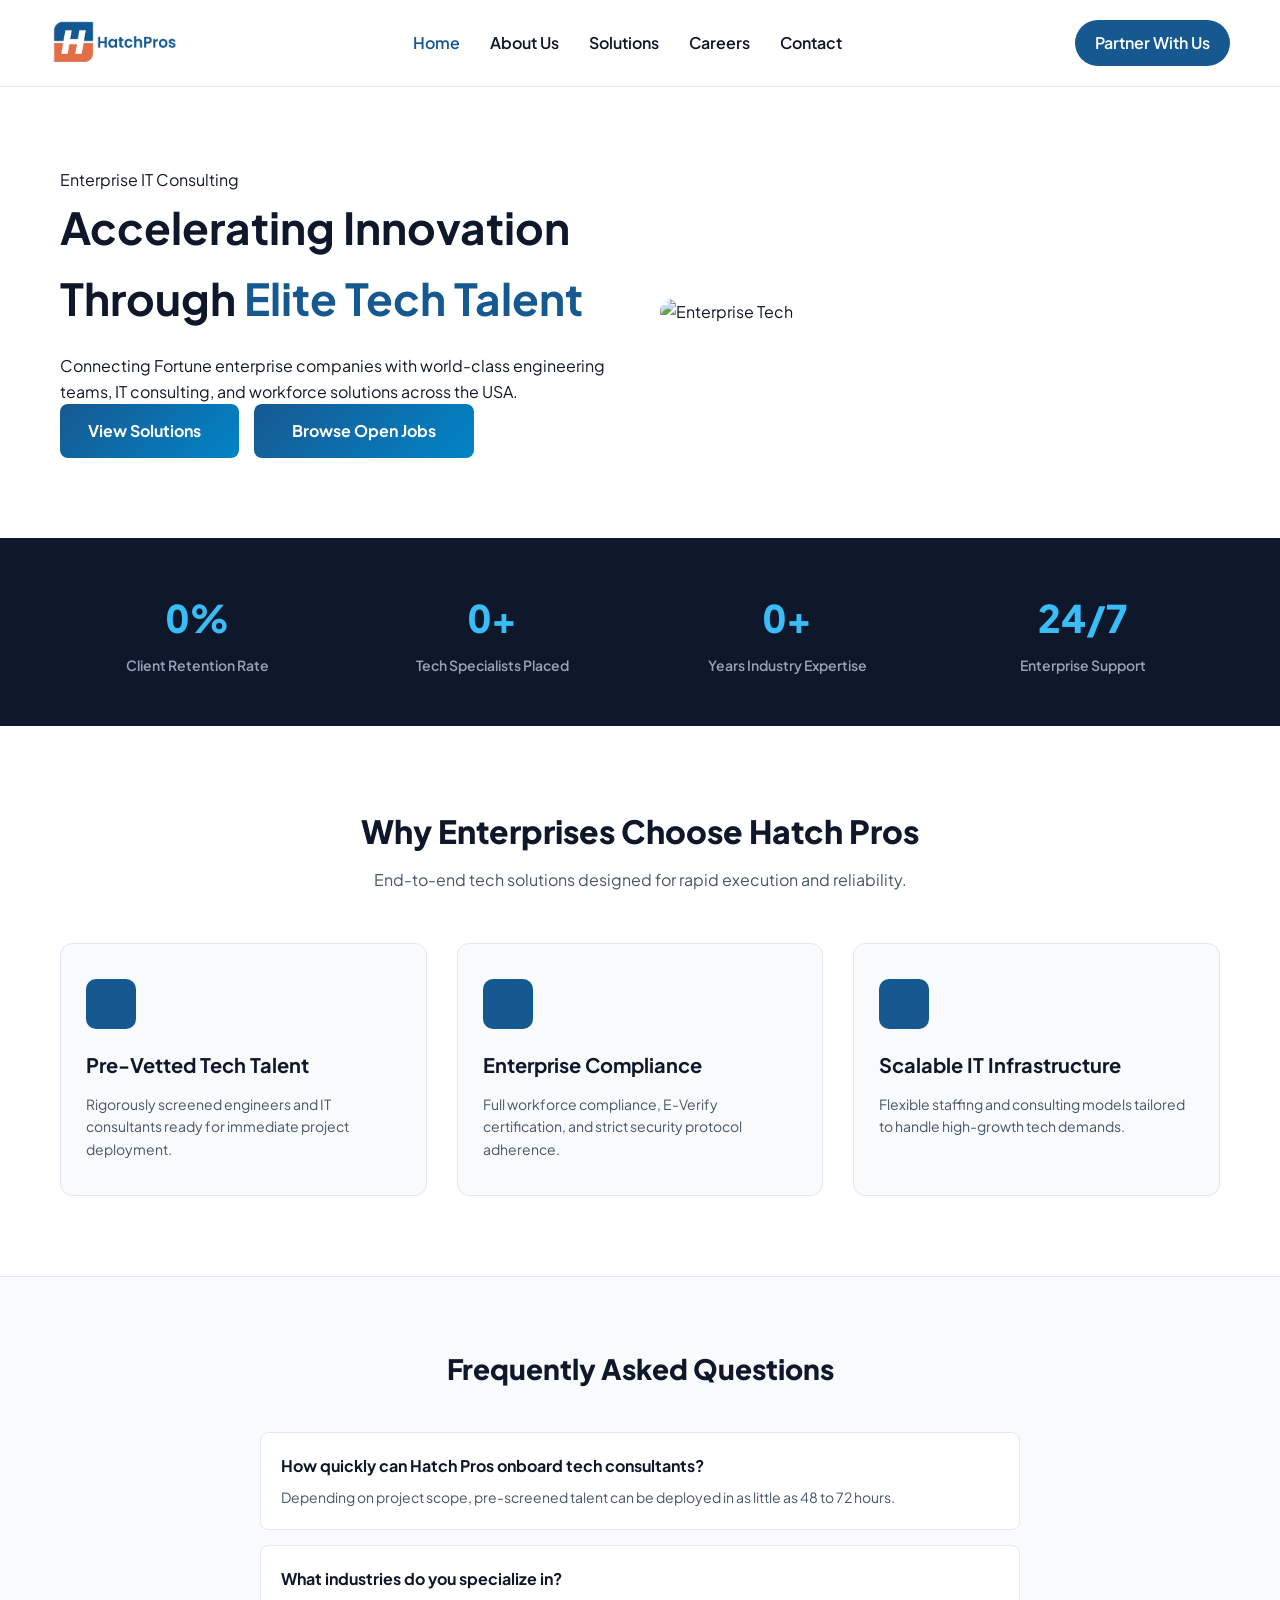
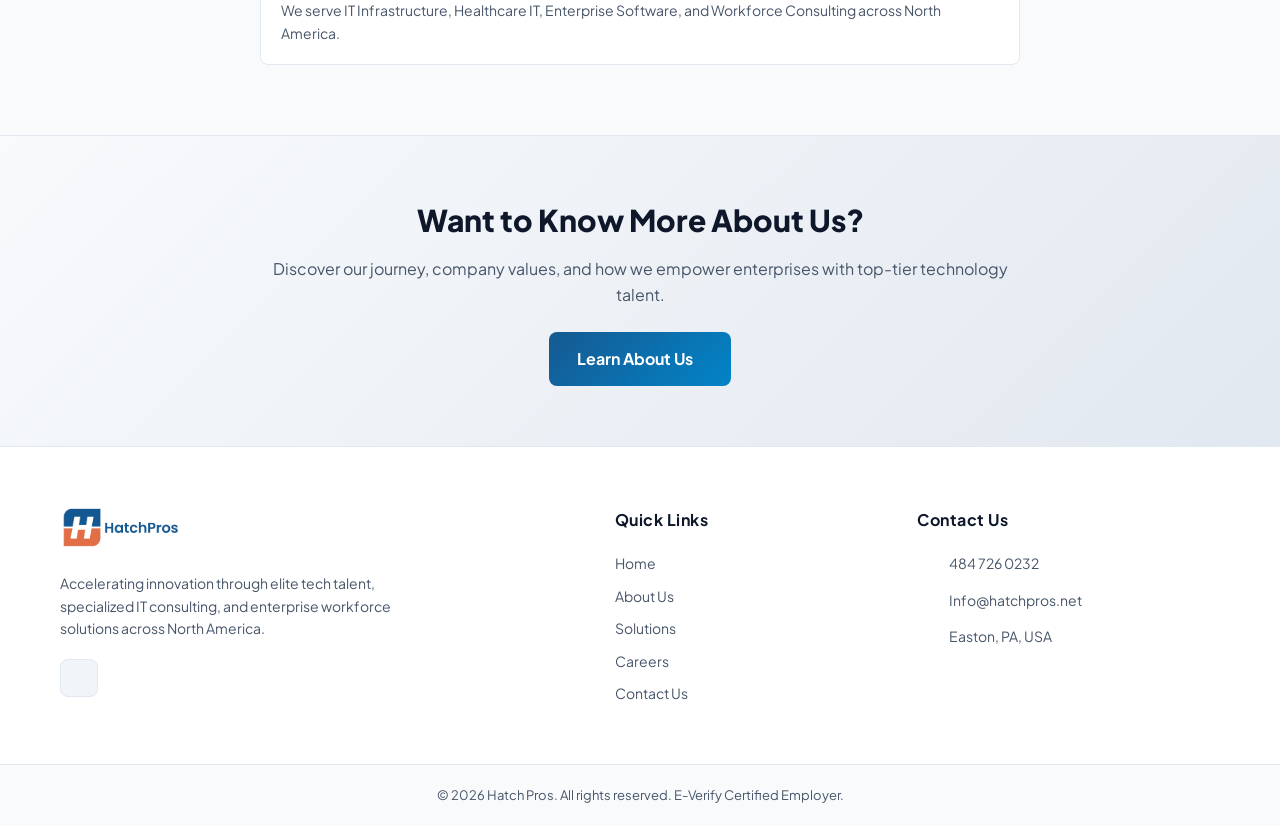
==== index.html @ f902ceb8 "updated icons and footer across all html pages" ====
<!DOCTYPE html>
<html lang="en">
<head>
    <meta charset="UTF-8">
    <meta name="viewport" content="width=device-width, initial-scale=1.0">
    <title>Hatch Pros | Home</title>
    <!-- Font Awesome CDN -->
    <script src="https://cdnjs.cloudflare.com/ajax/libs/font-awesome/6.5.1/js/all.min.js" crossorigin="anonymous"></script>
    <link rel="stylesheet" href="style.css">
</head>

<body>

    <!-- Shared Navigation Bar -->
    <header class="navbar">
        <a href="index.html" class="navbar-brand">
            <img src="images/logo.png" alt="HatchPros Logo" class="site-logo">
        </a>
        <ul class="nav-links">
            <li><a href="index.html" class="active">Home</a></li>
            <li><a href="about.html">About Us</a></li>
            <li><a href="services.html">Solutions</a></li>
            <li><a href="careers.html">Careers</a></li>
            <li><a href="contact.html">Contact</a></li>
        </ul>
        <a href="contact.html" class="nav-btn">Partner With Us</a>
    </header>

    <!-- Hero Section -->
    <section class="hero">
        <div class="container hero-container">
            <div class="hero-text">
                <span class="hero-badge"><i class="fa-solid fa-circle" style="color:#10b981; font-size:8px;"></i> Enterprise IT Consulting</span>
                <h1>Accelerating Innovation Through <span>Elite Tech Talent</span></h1>
                <p>Connecting Fortune enterprise companies with world-class engineering teams, IT consulting, and workforce solutions across the USA.</p>
                <div style="display: flex; gap: 15px; align-items: center; flex-wrap: wrap;">
                    <a href="services.html" class="btn-primary">
                        <span>View Solutions</span>
                        <i class="fa-solid fa-arrow-right icon-arrow"></i>
                    </a>
                    <a href="careers.html" class="btn-primary">
                        <i class="fa-solid fa-briefcase"></i>
                        <span>Browse Open Jobs</span>
                        <i class="fa-solid fa-arrow-right icon-arrow"></i>
                    </a>
                </div>
            </div>
            <div class="hero-image">
                <img src="https://images.unsplash.com/photo-1531482615713-2afd69097998?auto=format&fit=crop&w=800&q=80" alt="Enterprise Tech">
            </div>
        </div>
    </section>

   <!-- Enterprise Metrics Graphic Section -->
    <section style="background: #0f172a; padding: 50px 0; color: #fff;">
        <div class="container" style="display: grid; grid-template-columns: repeat(auto-fit, minmax(180px, 1fr)); gap: 20px; text-align: center;">
            <div>
                <h3 style="font-size: 38px; font-weight: 800; color: #38bdf8; margin-bottom: 5px; font-variant-numeric: tabular-nums;">
                    <span class="counter" data-target="98">0</span>%
                </h3>
                <p style="color: #94a3b8; font-size: 14px; font-weight: 600;">Client Retention Rate</p>
            </div>
            <div>
                <h3 style="font-size: 38px; font-weight: 800; color: #38bdf8; margin-bottom: 5px; font-variant-numeric: tabular-nums;">
                    <span class="counter" data-target="500">0</span>+
                </h3>
                <p style="color: #94a3b8; font-size: 14px; font-weight: 600;">Tech Specialists Placed</p>
            </div>
            <div>
                <h3 style="font-size: 38px; font-weight: 800; color: #38bdf8; margin-bottom: 5px; font-variant-numeric: tabular-nums;">
                    <span class="counter" data-target="15">0</span>+
                </h3>
                <p style="color: #94a3b8; font-size: 14px; font-weight: 600;">Years Industry Expertise</p>
            </div>
            <div>
                <h3 style="font-size: 38px; font-weight: 800; color: #38bdf8; margin-bottom: 5px;">24/7</h3>
                <p style="color: #94a3b8; font-size: 14px; font-weight: 600;">Enterprise Support</p>
            </div>
        </div>
    </section>

    <!-- Process / Feature Grid -->
    <section style="padding: 80px 0; background: #ffffff;">
        <div class="container">
            <div style="text-align: center; max-width: 600px; margin: 0 auto 50px;">
                <h2 style="font-size: 32px; font-weight: 800; color: #0f172a;">Why Enterprises Choose Hatch Pros</h2>
                <p style="color: #475569; margin-top: 10px;">End-to-end tech solutions designed for rapid execution and reliability.</p>
            </div>

            <div class="why-choose-us-grid">
                <div style="padding: 35px 25px; border: 1px solid #e2e8f0; border-radius: 12px; background: #f8fafc;">
                    <div style="width: 50px; height: 50px; background: #165991; color: #fff; border-radius: 10px; display: flex; align-items: center; justify-content: center; font-size: 20px; margin-bottom: 20px;">
                        <i class="fa-solid fa-microchip"></i>
                    </div>
                    <h3 style="font-size: 20px; font-weight: 700; color: #0f172a; margin-bottom: 12px;">Pre-Vetted Tech Talent</h3>
                    <p style="color: #475569; font-size: 14px; line-height: 1.6;">Rigorously screened engineers and IT consultants ready for immediate project deployment.</p>
                </div>

                <div style="padding: 35px 25px; border: 1px solid #e2e8f0; border-radius: 12px; background: #f8fafc;">
                    <div style="width: 50px; height: 50px; background: #165991; color: #fff; border-radius: 10px; display: flex; align-items: center; justify-content: center; font-size: 20px; margin-bottom: 20px;">
                        <i class="fa-solid fa-shield-halved"></i>
                    </div>
                    <h3 style="font-size: 20px; font-weight: 700; color: #0f172a; margin-bottom: 12px;">Enterprise Compliance</h3>
                    <p style="color: #475569; font-size: 14px; line-height: 1.6;">Full workforce compliance, E-Verify certification, and strict security protocol adherence.</p>
                </div>

                <div style="padding: 35px 25px; border: 1px solid #e2e8f0; border-radius: 12px; background: #f8fafc;">
                    <div style="width: 50px; height: 50px; background: #165991; color: #fff; border-radius: 10px; display: flex; align-items: center; justify-content: center; font-size: 20px; margin-bottom: 20px;">
                        <i class="fa-solid fa-chart-line"></i>
                    </div>
                    <h3 style="font-size: 20px; font-weight: 700; color: #0f172a; margin-bottom: 12px;">Scalable IT Infrastructure</h3>
                    <p style="color: #475569; font-size: 14px; line-height: 1.6;">Flexible staffing and consulting models tailored to handle high-growth tech demands.</p>
                </div>
            </div>
        </div>
    </section>

    <!-- FAQ Section -->
    <section style="padding: 70px 0; background: #f8fafc; border-top: 1px solid #e2e8f0;">
        <div class="container" style="max-width: 800px; margin: 0 auto;">
            <h2 style="font-size: 28px; font-weight: 800; color: #0f172a; text-align: center; margin-bottom: 40px;">Frequently Asked Questions</h2>
            <div style="display: flex; flex-direction: column; gap: 15px;">
                <div style="background: #fff; padding: 20px; border-radius: 8px; border: 1px solid #e2e8f0;">
                    <h4 style="font-size: 16px; font-weight: 700; color: #0f172a;">How quickly can Hatch Pros onboard tech consultants?</h4>
                    <p style="color: #475569; font-size: 14px; margin-top: 8px;">Depending on project scope, pre-screened talent can be deployed in as little as 48 to 72 hours.</p>
                </div>
                <div style="background: #fff; padding: 20px; border-radius: 8px; border: 1px solid #e2e8f0;">
                    <h4 style="font-size: 16px; font-weight: 700; color: #0f172a;">What industries do you specialize in?</h4>
                    <p style="color: #475569; font-size: 14px; margin-top: 8px;">We serve IT Infrastructure, Healthcare IT, Enterprise Software, and Workforce Consulting across North America.</p>
                </div>
            </div>
        </div>
    </section>

    <!-- Bottom CTA Section -->
    <section style="background: linear-gradient(135deg, #f8fafc 0%, #e2e8f0 100%); padding: 60px 20px; text-align: center; border-top: 1px solid #e2e8f0;">
        <div class="container" style="max-width: 800px; margin: 0 auto;">
            <h2 style="font-size: 30px; font-weight: 800; color: var(--text-dark); margin-bottom: 12px;">Want to Know More About Us?</h2>
            <p style="color: var(--text-muted); font-size: 16px; margin-bottom: 25px; line-height: 1.6;">Discover our journey, company values, and how we empower enterprises with top-tier technology talent.</p>
            <a href="about.html" class="btn-primary" style="display: inline-flex; align-items: center; gap: 10px; text-decoration: none;">
                <span>Learn About Us</span> <i class="fa-solid fa-arrow-right"></i>
            </a>
        </div>
    </section>

<footer class="site-footer">
    <div class="container footer-grid">
        <div class="footer-col brand-col">
            <a href="index.html" class="footer-logo-link">
                <img src="images/logo.png" alt="HatchPros Logo" class="footer-logo-img">
            </a>
            <p class="footer-desc">Accelerating innovation through elite tech talent, specialized IT consulting, and enterprise workforce solutions across North America.</p>
            <div class="footer-socials">
                <a href="https://www.linkedin.com/company/hatchpros" target="_blank" rel="noopener noreferrer" aria-label="LinkedIn">
                    <i class="fa-brands fa-linkedin-in" style="font-size: 18px; color: #165991;"></i>
                </a>
            </div>
        </div>

        <div class="footer-col">
            <h4 class="footer-heading">Quick Links</h4>
            <ul class="footer-links">
                <li><a href="index.html">Home</a></li>
                <li><a href="about.html">About Us</a></li>
                <li><a href="services.html">Solutions</a></li>
                <li><a href="careers.html">Careers</a></li>
                <li><a href="contact.html">Contact Us</a></li>
            </ul>
        </div>

        <div class="footer-col">
            <h4 class="footer-heading">Contact Us</h4>
            <ul class="footer-contact-list">
                <li>
                    <i class="fa-solid fa-phone" style="color:#165991;"></i>
                    <a href="tel:4847260232">484 726 0232</a>
                </li>
                <li>
                    <i class="fa-solid fa-envelope" style="color:#165991;"></i>
                    <a href="mailto:Info@hatchpros.net">Info@hatchpros.net</a>
                </li>
                <li>
                    <i class="fa-solid fa-location-dot" style="color:#165991;"></i>
                    <span>Easton, PA, USA</span>
                </li>
            </ul>
        </div>
    </div>

    <div class="footer-bottom">
        <div class="container footer-bottom-flex">
            <p>&copy; 2026 Hatch Pros. All rights reserved. E-Verify Certified Employer.</p>
        </div>
    </div>
</footer>
---- style.css ----
@import url('https://fonts.googleapis.com/css2?family=Plus+Jakarta+Sans:wght@400;600;700;800&display=swap');

:root {
    --primary: #165991;
    --primary-dark: #0f3c63;
    --text-dark: #0f172a;
    --text-muted: #475569;
    --bg-light: #f8fafc;
    --white: #ffffff;
}

*, *::before, *::after {
    margin: 0;
    padding: 0;
    box-sizing: border-box;
    font-family: 'Plus Jakarta Sans', sans-serif;
}

html, body {
    width: 100%;
    max-width: 100vw;
    overflow-x: hidden;
    background-color: var(--white);
    color: var(--text-dark);
    line-height: 1.6;
}

.container {
    max-width: 1200px;
    margin: 0 auto;
    padding: 0 20px;
    width: 100%;
}

/* Navbar */
.navbar {
    display: flex;
    justify-content: space-between;
    align-items: center;
    padding: 20px 50px;
    background: var(--white);
    border-bottom: 1px solid #e2e8f0;
    position: sticky;
    top: 0;
    z-index: 1000;
    width: 100%;
}

.logo-text {
    font-size: 24px;
    font-weight: 800;
    color: var(--text-dark);
    text-decoration: none;
}

.logo-text span {
    color: var(--primary);
}

.nav-links {
    display: flex;
    gap: 30px;
    list-style: none;
}

.nav-links a {
    text-decoration: none;
    color: var(--text-dark);
    font-weight: 600;
}

.nav-links a.active, .nav-links a:hover {
    color: var(--primary);
}

.nav-btn {
    background: var(--primary);
    color: var(--white);
    padding: 10px 20px;
    border-radius: 50px;
    text-decoration: none;
    font-weight: 600;
    position: relative;
    z-index: 1;
    overflow: hidden;
    transition: all 0.3s cubic-bezier(0.16, 1, 0.3, 1);
    white-space: nowrap;
}

/* Page Header Banner */
.page-header {
    background: radial-gradient(circle at 50% 50%, rgba(22, 89, 145, 0.9), #0f172a 80%);
    color: var(--white);
    padding: 60px 0;
    text-align: center;
    position: relative;
    overflow: hidden;
}

.page-header::before {
    content: '';
    position: absolute;
    top: 0; left: 0; right: 0; bottom: 0;
    background-image: linear-gradient(rgba(255, 255, 255, 0.05) 1px, transparent 1px),
                      linear-gradient(90deg, rgba(255, 255, 255, 0.05) 1px, transparent 1px);
    background-size: 30px 30px;
    animation: gridMove 20s linear infinite;
}

@keyframes gridMove {
    0% { background-position: 0 0; }
    100% { background-position: 30px 60px; }
}

/* Hero Section */
.hero {
    padding: 80px 0;
}

.hero-container {
    display: grid;
    grid-template-columns: 1fr 1fr;
    gap: 40px;
    align-items: center;
}

.hero-text h1 {
    font-size: 44px;
    margin-bottom: 20px;
}

.hero-text h1 span {
    color: var(--primary);
}

.hero-buttons {
    display: flex;
    gap: 15px;
    margin-top: 25px;
    flex-wrap: wrap;
}

.btn-primary {
    background: linear-gradient(135deg, #165991 0%, #0284c7 100%);
    color: var(--white);
    padding: 14px 28px;
    border-radius: 8px;
    text-decoration: none;
    font-weight: 700;
    display: inline-flex;
    align-items: center;
    gap: 10px;
    position: relative;
    z-index: 1;
    overflow: hidden;
    transition: all 0.3s cubic-bezier(0.16, 1, 0.3, 1);
    border: none;
}

.btn-primary:hover, .nav-btn:hover {
    transform: translateY(-3px);
    box-shadow: 0 10px 25px -5px rgba(2, 132, 199, 0.5), 0 0 20px rgba(56, 189, 248, 0.4);
}

.btn-secondary {
    border: 1px solid #ccc;
    padding: 14px 28px;
    border-radius: 8px;
    text-decoration: none;
    color: var(--text-dark);
    font-weight: 700;
}

.hero-image img {
    width: 100%;
    height: auto;
    border-radius: 16px;
}

/* Cards & Services */
.services-preview {
    padding: 80px 0;
    background: var(--bg-light);
}

.services-grid,
.features-grid,
.why-choose-us-grid {
    display: grid;
    grid-template-columns: repeat(3, 1fr);
    gap: 30px;
    width: 100%;
}

.service-card {
    background: var(--white);
    border-radius: 16px;
    overflow: hidden;
    border: 1px solid #e2e8f0;
    transition: transform 0.2s ease-out, box-shadow 0.3s ease, border-color 0.3s ease;
}

.service-card:hover, .detail-card:hover {
    border-color: #38bdf8;
    box-shadow: 0 20px 40px -15px rgba(14, 165, 233, 0.3), 0 0 20px 2px rgba(56, 189, 248, 0.15);
}

.service-img img {
    width: 100%;
    height: 200px;
    object-fit: cover;
    transition: transform 0.6s cubic-bezier(0.16, 1, 0.3, 1);
}

.service-card:hover .service-img img, .detail-card:hover img {
    transform: scale(1.08);
}

.service-content {
    padding: 25px;
}

/* Services Detail Page Layout */
.service-detail-section {
    padding: 60px 20px;
    display: flex;
    flex-direction: column;
    gap: 40px;
}

.detail-card {
    display: grid;
    grid-template-columns: 350px 1fr;
    gap: 30px;
    background: #fff;
    border: 1px solid #e2e8f0;
    padding: 25px;
    border-radius: 16px;
    align-items: center;
    transition: transform 0.2s ease-out, box-shadow 0.3s ease, border-color 0.3s ease;
}

.detail-card img {
    width: 100%;
    height: 220px;
    object-fit: cover;
    border-radius: 12px;
}

/* Client Partners Section */
.clients-section {
    padding: 80px 0;
    background-color: #ffffff;
    border-top: 1px solid #e2e8f0;
    border-bottom: 1px solid #e2e8f0;
}

.clients-header {
    text-align: center;
    max-width: 650px;
    margin: 0 auto 50px;
}

.clients-header h2 {
    font-size: 32px;
    font-weight: 800;
    color: var(--text-dark);
    margin-top: 8px;
    margin-bottom: 12px;
}

.clients-header p {
    color: var(--text-muted);
    font-size: 15px;
}

.clients-grid {
    display: grid;
    grid-template-columns: repeat(4, 1fr);
    gap: 24px;
    align-items: center;
}

.client-logo-card {
    background: #f8fafc;
    border: 1px solid #e2e8f0;
    border-radius: 14px;
    padding: 25px 20px;
    height: 110px;
    display: flex;
    align-items: center;
    justify-content: center;
    transition: all 0.3s cubic-bezier(0.165, 0.84, 0.44, 1);
}

.client-logo-card.dark-bg {
    background: #000000;
    border-color: #1e293b;
}

.client-logo-card img {
    max-width: 85%;
    max-height: 65px;
    object-fit: contain;
    filter: grayscale(20%);
    opacity: 0.9;
    transition: all 0.3s ease;
}

.client-logo-card:hover {
    transform: translateY(-5px);
    box-shadow: 0 12px 25px rgba(15, 23, 42, 0.08);
    border-color: rgba(22, 89, 145, 0.3);
    background: #ffffff;
}

.client-logo-card.dark-bg:hover {
    background: #000000;
    border-color: var(--primary);
}

.client-logo-card:hover img {
    filter: grayscale(0%);
    opacity: 1;
    transform: scale(1.04);
}

/* Header & Footer Branding */
.site-logo {
    height: 45px;
    width: auto;
    display: block;
    object-fit: contain;
}

.footer-logo-link {
    display: inline-block;
    margin-bottom: 18px;
}

.footer-logo-img {
    height: 42px;
    width: auto;
    display: block;
    object-fit: contain;
    background: transparent;
}

/* Footer Styling */
footer, .site-footer {
    background-color: #ffffff;
    color: var(--text-dark);
    padding: 60px 0 0;
    border-top: 1px solid #e2e8f0;
    font-size: 14px;
}

.footer-grid {
    display: grid;
    grid-template-columns: 2fr 1fr 1.2fr;
    gap: 50px;
    padding-bottom: 50px;
}

.footer-desc {
    line-height: 1.6;
    margin-bottom: 20px;
    max-width: 360px;
    color: var(--text-muted);
}

.footer-heading {
    color: var(--text-dark);
    font-size: 16px;
    font-weight: 700;
    margin-bottom: 20px;
    letter-spacing: 0.5px;
}

.footer-contact-list, .footer-links {
    list-style: none;
    padding: 0;
    margin: 0;
}

.footer-contact-list li {
    display: flex;
    align-items: center;
    gap: 12px;
    margin-bottom: 14px;
    color: var(--text-muted);
}

.footer-contact-list i {
    color: var(--primary);
    font-size: 16px;
    width: 20px;
    text-align: center;
}

.footer-contact-list a, .footer-links a {
    color: var(--text-muted);
    text-decoration: none;
    transition: color 0.2s ease;
}

.footer-contact-list a:hover, .footer-links a:hover {
    color: var(--primary);
}

.footer-links li {
    margin-bottom: 10px;
}

.footer-socials a {
    display: inline-flex;
    align-items: center;
    justify-content: center;
    width: 38px;
    height: 38px;
    border-radius: 8px;
    background: #f1f5f9;
    color: var(--primary);
    border: 1px solid #e2e8f0;
    text-decoration: none;
    transition: all 0.3s ease;
}

.footer-socials a:hover {
    background: var(--primary);
    color: #ffffff;
    transform: translateY(-3px);
}

.footer-bottom {
    background-color: #f8fafc;
    padding: 20px 0;
    border-top: 1px solid #e2e8f0;
    text-align: center;
    font-size: 13px;
    color: var(--text-muted);
}

.reveal-on-scroll {
    opacity: 0;
    transform: translateY(40px);
    transition: opacity 0.8s cubic-bezier(0.16, 1, 0.3, 1), transform 0.8s cubic-bezier(0.16, 1, 0.3, 1);
}

.reveal-on-scroll.active {
    opacity: 1;
    transform: translateY(0);
}

/* ==========================================
   MOBILE RESPONSIVE OVERRIDES (max-width: 992px & 768px)
   ========================================== */

@media screen and (max-width: 992px) {
    .navbar {
        padding: 15px 20px;
        flex-wrap: wrap;
        gap: 15px;
    }
    
    .nav-links {
        gap: 15px;
        font-size: 14px;
    }

    .hero-container {
        grid-template-columns: 1fr;
        gap: 30px;
    }

    .clients-grid {
        grid-template-columns: repeat(2, 1fr);
    }
}

@media screen and (max-width: 768px) {
    /* Navbar Wrap Fix */
    .navbar {
        flex-direction: column;
        align-items: flex-start;
        padding: 15px 20px;
        gap: 12px;
    }

    .nav-links {
        width: 100%;
        overflow-x: auto;
        white-space: nowrap;
        padding-bottom: 5px;
        justify-content: flex-start;
        gap: 18px;
        -webkit-overflow-scrolling: touch;
    }

    .nav-btn {
        width: 100%;
        text-align: center;
        margin-top: 5px;
    }

    /* Hero Text Adjustment */
    .hero {
        padding: 40px 0;
    }

    .hero-text h1 {
        font-size: 28px;
    }

    .hero-buttons {
        flex-direction: column;
        width: 100%;
    }

    .btn-primary, .btn-secondary {
        width: 100%;
        justify-content: center;
        text-align: center;
    }

    /* Grids Stack Vertically */
    .features-grid,
    .services-grid,
    .why-choose-us-grid {
        grid-template-columns: 1fr !important;
        gap: 20px !important;
    }

    .detail-card {
        grid-template-columns: 1fr;
    }

    .clients-grid {
        grid-template-columns: repeat(2, 1fr);
        gap: 12px;
    }

    /* Footer Responsive */
    .footer-grid,
    footer .footer-grid,
    .site-footer .footer-grid {
        grid-template-columns: 1fr !important;
        gap: 30px !important;
    }
}
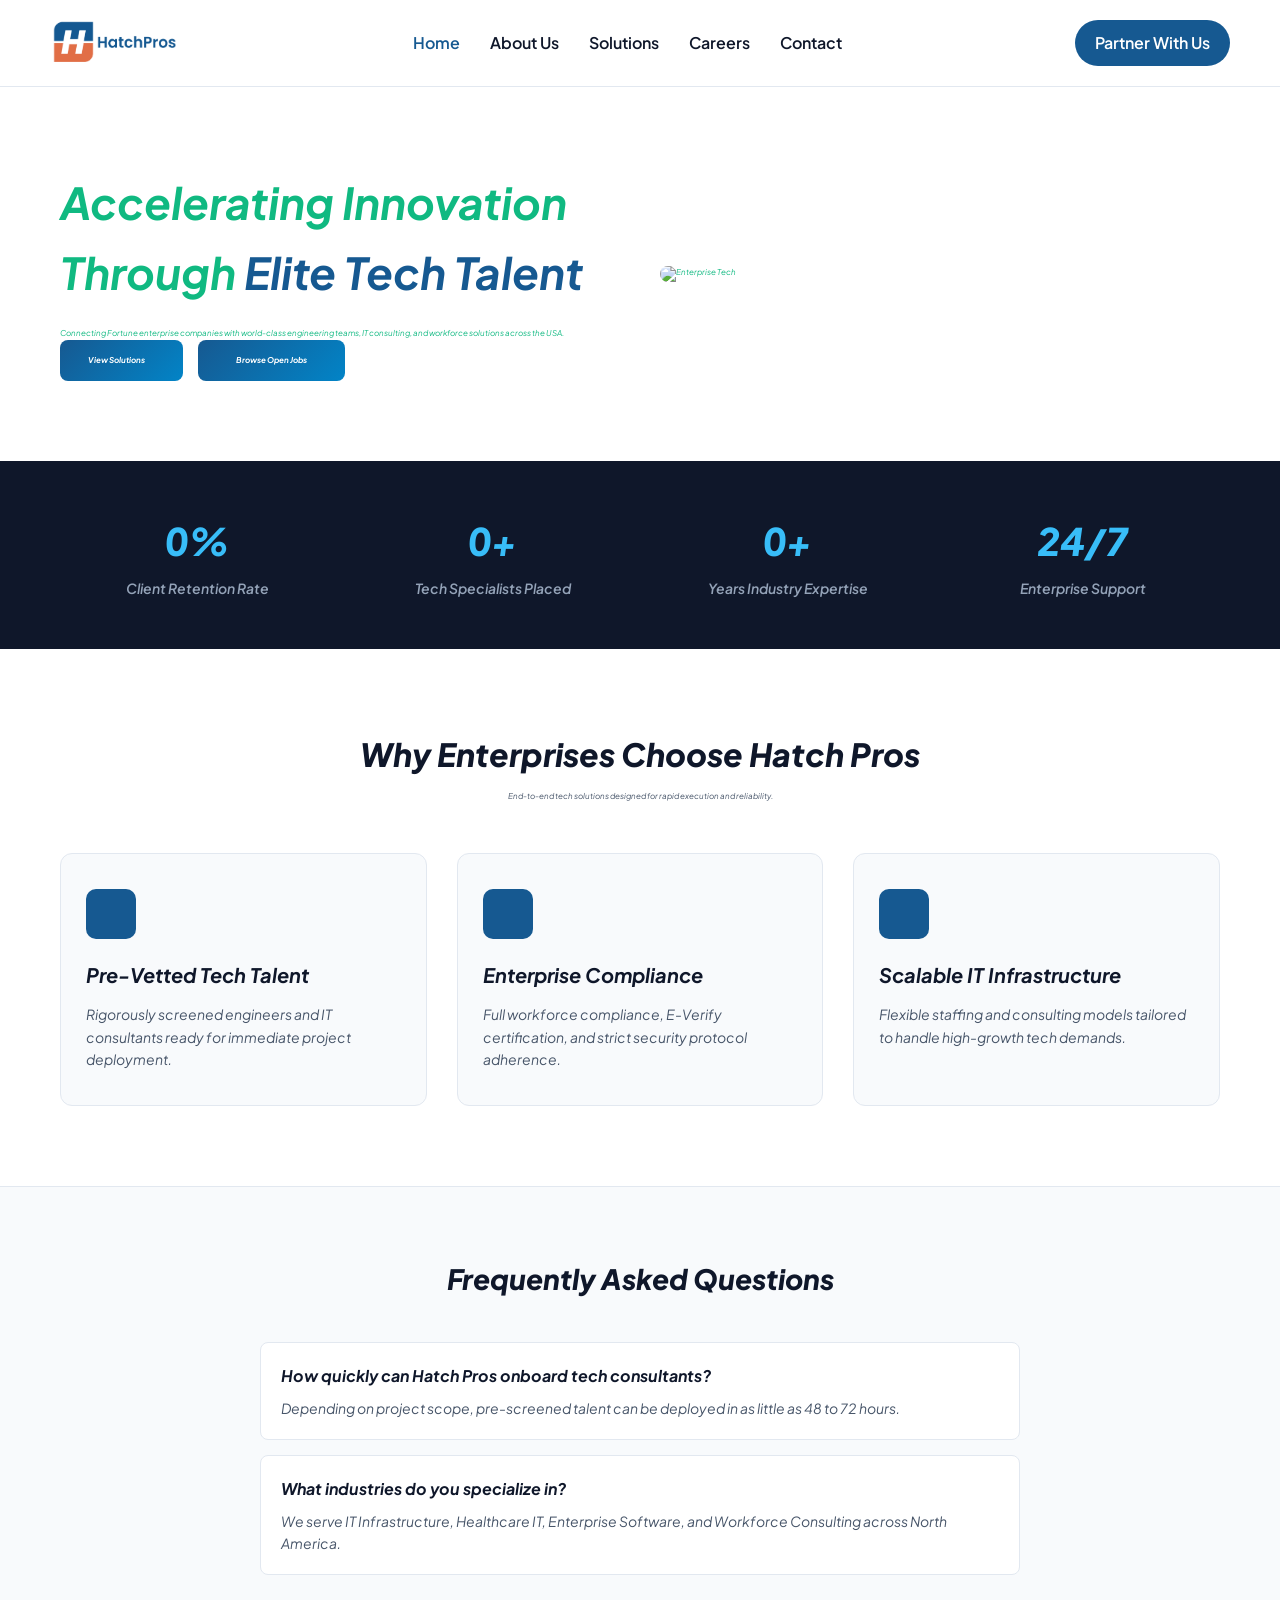
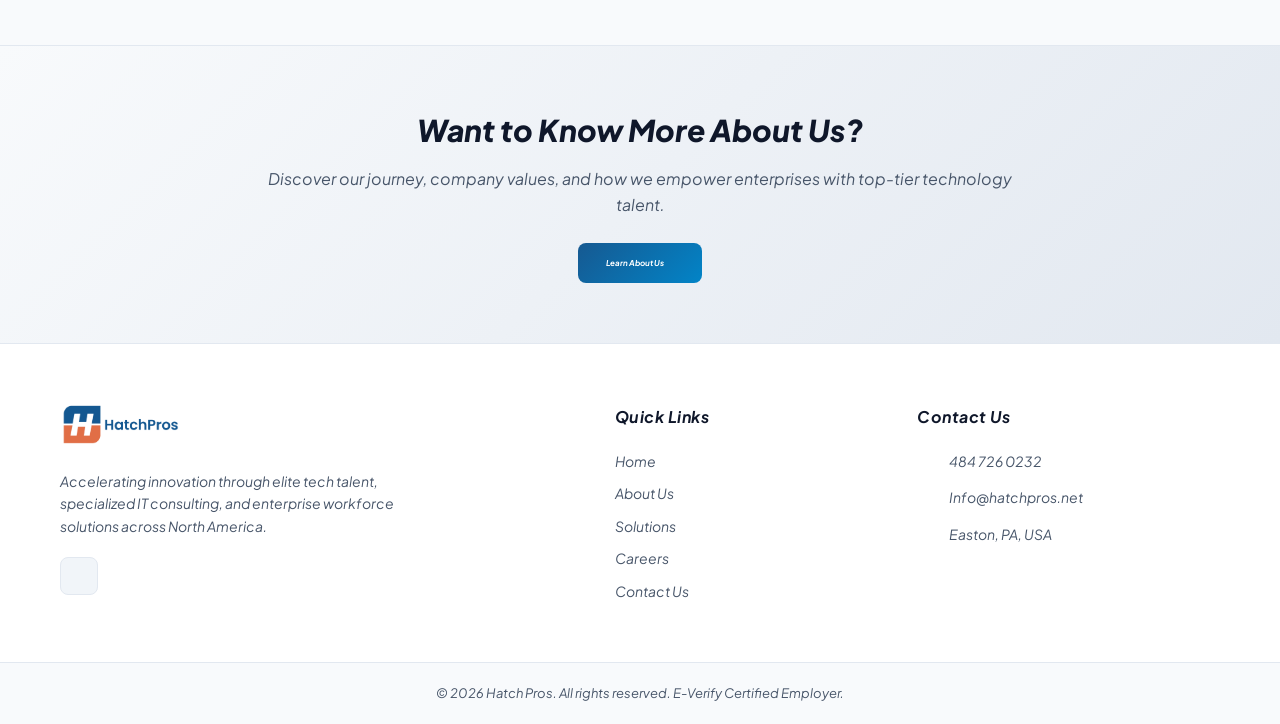
==== commit 51fbef00: "remove enterprise it consulting" ====
--- a/index.html
+++ b/index.html
@@ -30,7 +30,7 @@
     <section class="hero">
         <div class="container hero-container">
             <div class="hero-text">
-                <span class="hero-badge"><i class="fa-solid fa-circle" style="color:#10b981; font-size:8px;"></i> Enterprise IT Consulting</span>
+                <span class="hero-badge"><i class="fa-solid fa-circle" style="color:#10b981; font-size:8px;"></span>
                 <h1>Accelerating Innovation Through <span>Elite Tech Talent</span></h1>
                 <p>Connecting Fortune enterprise companies with world-class engineering teams, IT consulting, and workforce solutions across the USA.</p>
                 <div style="display: flex; gap: 15px; align-items: center; flex-wrap: wrap;">
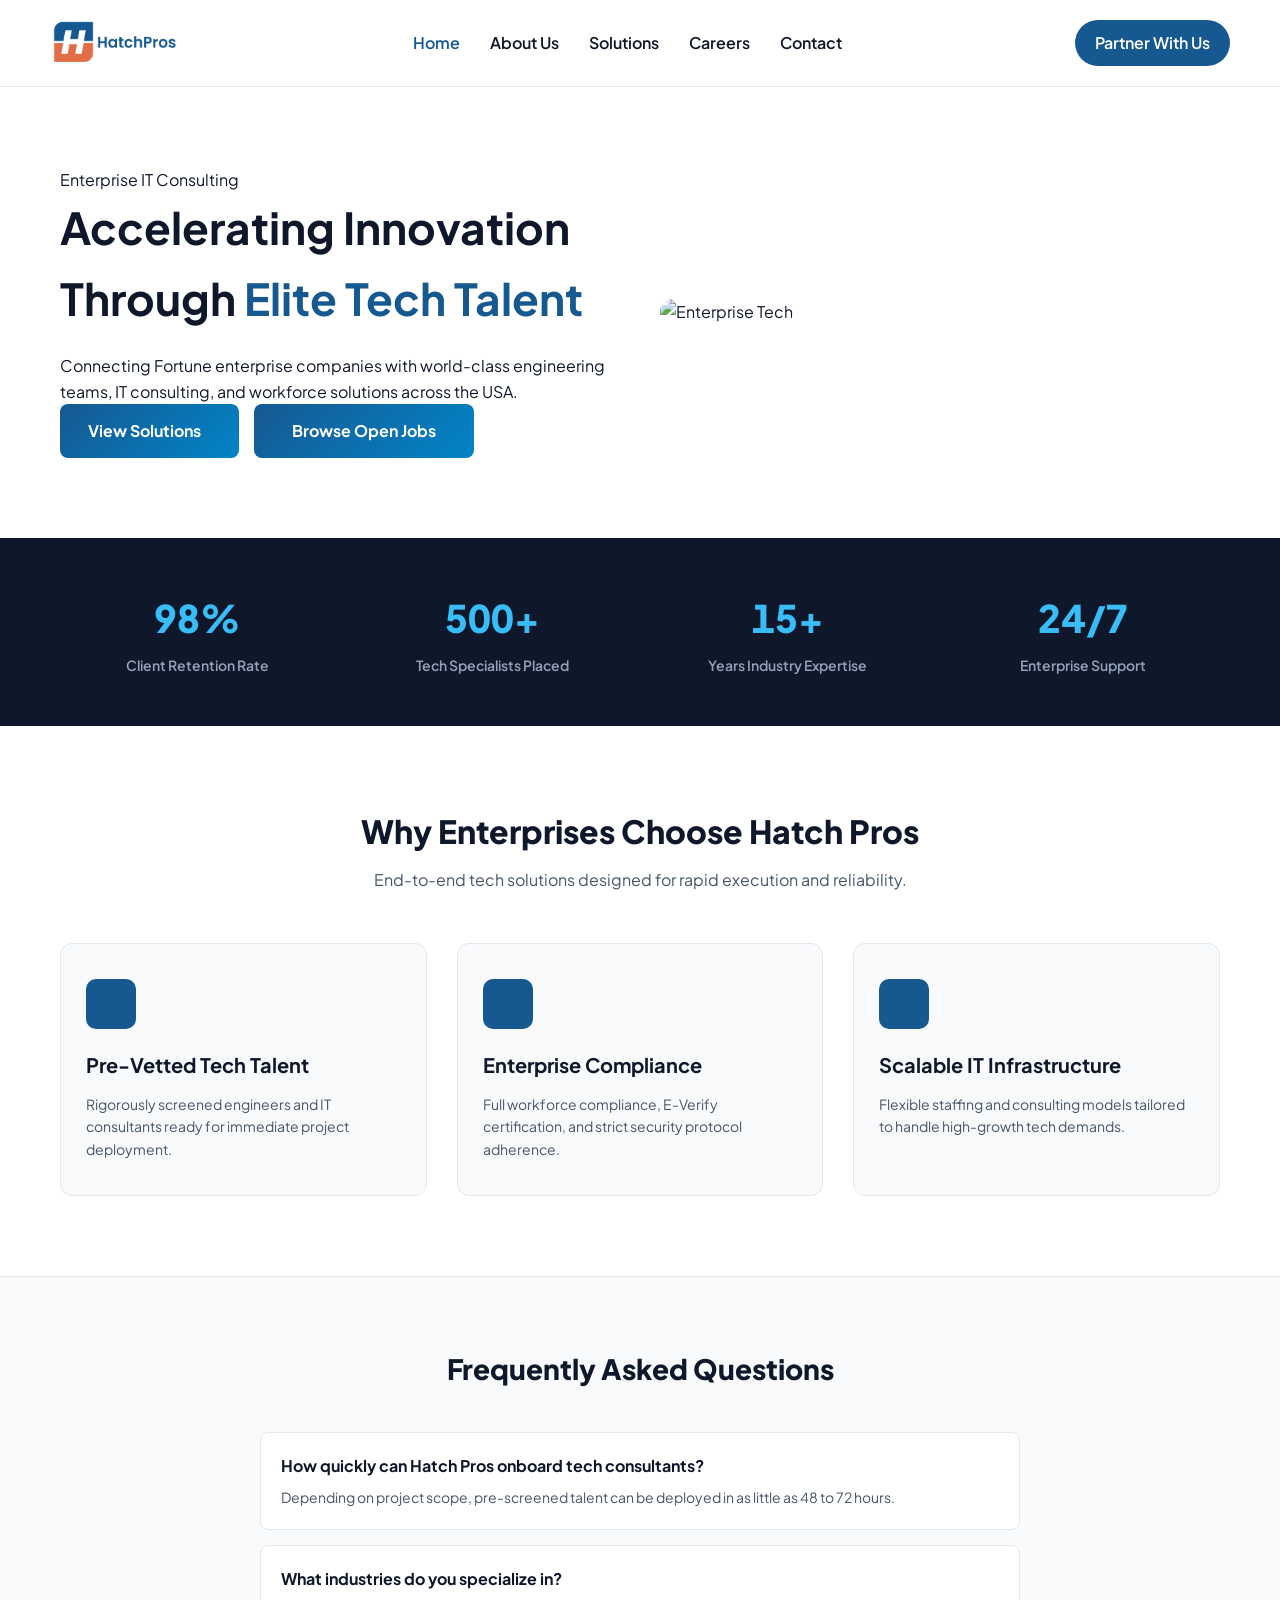
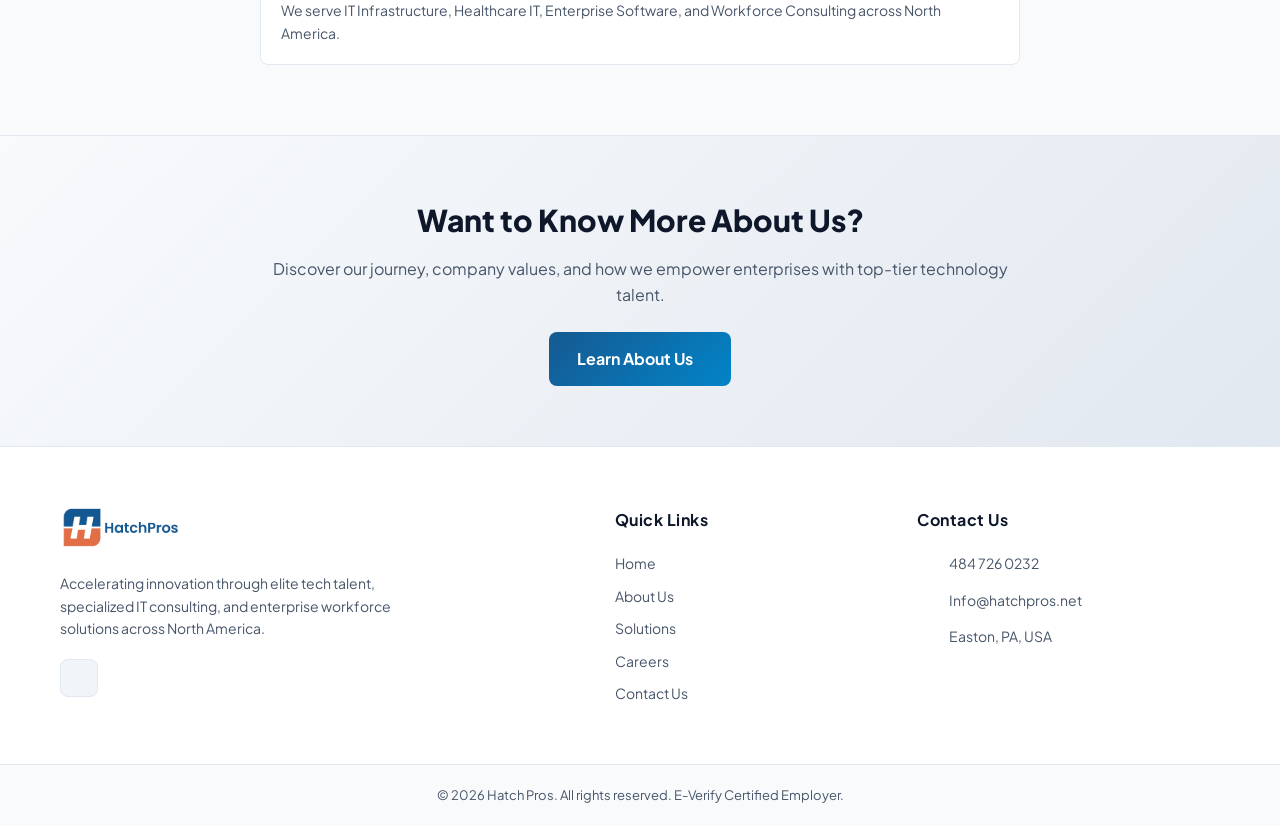
==== commit 1beba9dc: "modified : Index.html" ====
--- a/index.html
+++ b/index.html
@@ -30,7 +30,7 @@
     <section class="hero">
         <div class="container hero-container">
             <div class="hero-text">
-                <span class="hero-badge"><i class="fa-solid fa-circle" style="color:#10b981; font-size:8px;"></span>
+                <span class="hero-badge"><i class="fa-solid fa-circle" style="color:#10b981; font-size:8px;"></i> Enterprise IT Consulting</span>
                 <h1>Accelerating Innovation Through <span>Elite Tech Talent</span></h1>
                 <p>Connecting Fortune enterprise companies with world-class engineering teams, IT consulting, and workforce solutions across the USA.</p>
                 <div style="display: flex; gap: 15px; align-items: center; flex-wrap: wrap;">
@@ -143,53 +143,110 @@
         </div>
     </section>
 
-<footer class="site-footer">
-    <div class="container footer-grid">
-        <div class="footer-col brand-col">
-            <a href="index.html" class="footer-logo-link">
-                <img src="images/logo.png" alt="HatchPros Logo" class="footer-logo-img">
-            </a>
-            <p class="footer-desc">Accelerating innovation through elite tech talent, specialized IT consulting, and enterprise workforce solutions across North America.</p>
-            <div class="footer-socials">
-                <a href="https://www.linkedin.com/company/hatchpros" target="_blank" rel="noopener noreferrer" aria-label="LinkedIn">
-                    <i class="fa-brands fa-linkedin-in" style="font-size: 18px; color: #165991;"></i>
+    <!-- Global Footer -->
+    <footer class="site-footer">
+        <div class="container footer-grid">
+            <div class="footer-col brand-col">
+                <a href="index.html" class="footer-logo-link">
+                    <img src="images/logo.png" alt="HatchPros Logo" class="footer-logo-img">
                 </a>
-            </div>
-        </div>
-
-        <div class="footer-col">
-            <h4 class="footer-heading">Quick Links</h4>
-            <ul class="footer-links">
-                <li><a href="index.html">Home</a></li>
-                <li><a href="about.html">About Us</a></li>
-                <li><a href="services.html">Solutions</a></li>
-                <li><a href="careers.html">Careers</a></li>
-                <li><a href="contact.html">Contact Us</a></li>
-            </ul>
-        </div>
-
-        <div class="footer-col">
-            <h4 class="footer-heading">Contact Us</h4>
-            <ul class="footer-contact-list">
-                <li>
-                    <i class="fa-solid fa-phone" style="color:#165991;"></i>
-                    <a href="tel:4847260232">484 726 0232</a>
-                </li>
-                <li>
-                    <i class="fa-solid fa-envelope" style="color:#165991;"></i>
-                    <a href="mailto:Info@hatchpros.net">Info@hatchpros.net</a>
-                </li>
-                <li>
-                    <i class="fa-solid fa-location-dot" style="color:#165991;"></i>
-                    <span>Easton, PA, USA</span>
-                </li>
-            </ul>
-        </div>
-    </div>
-
-    <div class="footer-bottom">
-        <div class="container footer-bottom-flex">
-            <p>&copy; 2026 Hatch Pros. All rights reserved. E-Verify Certified Employer.</p>
-        </div>
-    </div>
-</footer>
+                <p class="footer-desc">Accelerating innovation through elite tech talent, specialized IT consulting, and enterprise workforce solutions across North America.</p>
+                <div class="footer-socials">
+                    <a href="https://www.linkedin.com/company/hatchpros" target="_blank" rel="noopener noreferrer" aria-label="LinkedIn">
+                        <i class="fa-brands fa-linkedin-in" style="font-size: 18px; color: #165991;"></i>
+                    </a>
+                </div>
+            </div>
+
+            <div class="footer-col">
+                <h4 class="footer-heading">Quick Links</h4>
+                <ul class="footer-links">
+                    <li><a href="index.html">Home</a></li>
+                    <li><a href="about.html">About Us</a></li>
+                    <li><a href="services.html">Solutions</a></li>
+                    <li><a href="careers.html">Careers</a></li>
+                    <li><a href="contact.html">Contact Us</a></li>
+                </ul>
+            </div>
+
+            <div class="footer-col">
+                <h4 class="footer-heading">Contact Us</h4>
+                <ul class="footer-contact-list">
+                    <li>
+                        <i class="fa-solid fa-phone" style="color:#165991;"></i>
+                        <a href="tel:4847260232">484 726 0232</a>
+                    </li>
+                    <li>
+                        <i class="fa-solid fa-envelope" style="color:#165991;"></i>
+                        <a href="mailto:Info@hatchpros.net">Info@hatchpros.net</a>
+                    </li>
+                    <li>
+                        <i class="fa-solid fa-location-dot" style="color:#165991;"></i>
+                        <span>Easton, PA, USA</span>
+                    </li>
+                </ul>
+            </div>
+        </div>
+
+        <div class="footer-bottom">
+            <div class="container footer-bottom-flex">
+                <p>&copy; 2026 Hatch Pros. All rights reserved. E-Verify Certified Employer.</p>
+            </div>
+        </div>
+    </footer>
+
+    <!-- Interactive Animation Scripts -->
+    <script>
+        document.addEventListener("DOMContentLoaded", () => {
+            const observer = new IntersectionObserver((entries) => {
+                entries.forEach(entry => {
+                    if (entry.isIntersecting) {
+                        entry.target.classList.add('active');
+                    }
+                });
+            }, { threshold: 0.1 });
+
+            document.querySelectorAll('.service-card, .detail-card, .client-logo-card, .hero-text').forEach(el => {
+                el.classList.add('reveal-on-scroll');
+                observer.observe(el);
+            });
+
+            const counters = document.querySelectorAll('.counter');
+            const duration = 2000;
+
+            const animateCounter = (counter) => {
+                const target = +counter.getAttribute('data-target');
+                const startTime = performance.now();
+
+                const updateCount = (currentTime) => {
+                    const elapsedTime = currentTime - startTime;
+                    const progress = Math.min(elapsedTime / duration, 1);
+                    const easeOutQuad = 1 - Math.pow(1 - progress, 3);
+                    const currentCount = Math.floor(easeOutQuad * target);
+
+                    counter.innerText = currentCount;
+
+                    if (progress < 1) {
+                        requestAnimationFrame(updateCount);
+                    } else {
+                        counter.innerText = target;
+                    }
+                };
+
+                requestAnimationFrame(updateCount);
+            };
+
+            const counterObserver = new IntersectionObserver((entries, observer) => {
+                entries.forEach(entry => {
+                    if (entry.isIntersecting) {
+                        animateCounter(entry.target);
+                        observer.unobserve(entry.target);
+                    }
+                });
+            }, { threshold: 0.4 });
+
+            counters.forEach(counter => counterObserver.observe(counter));
+        });
+    </script>
+</body>
+</html>
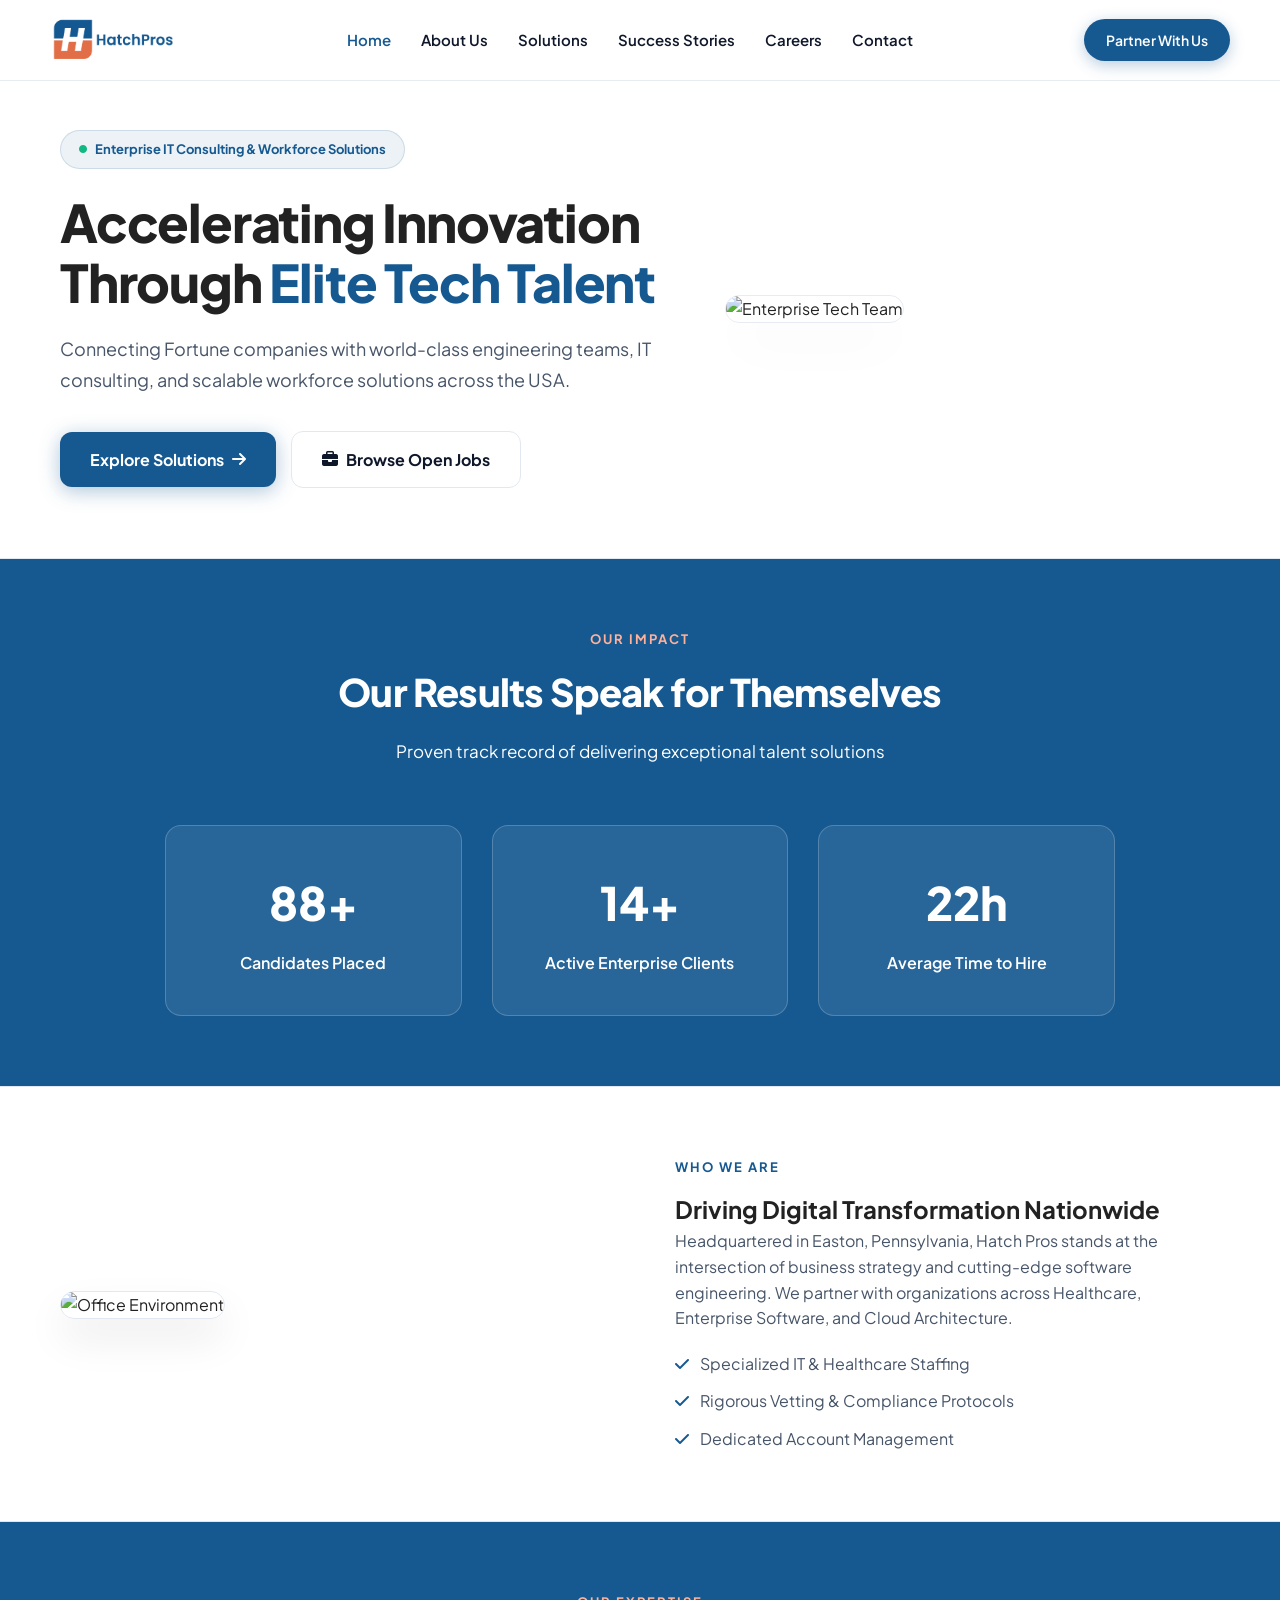
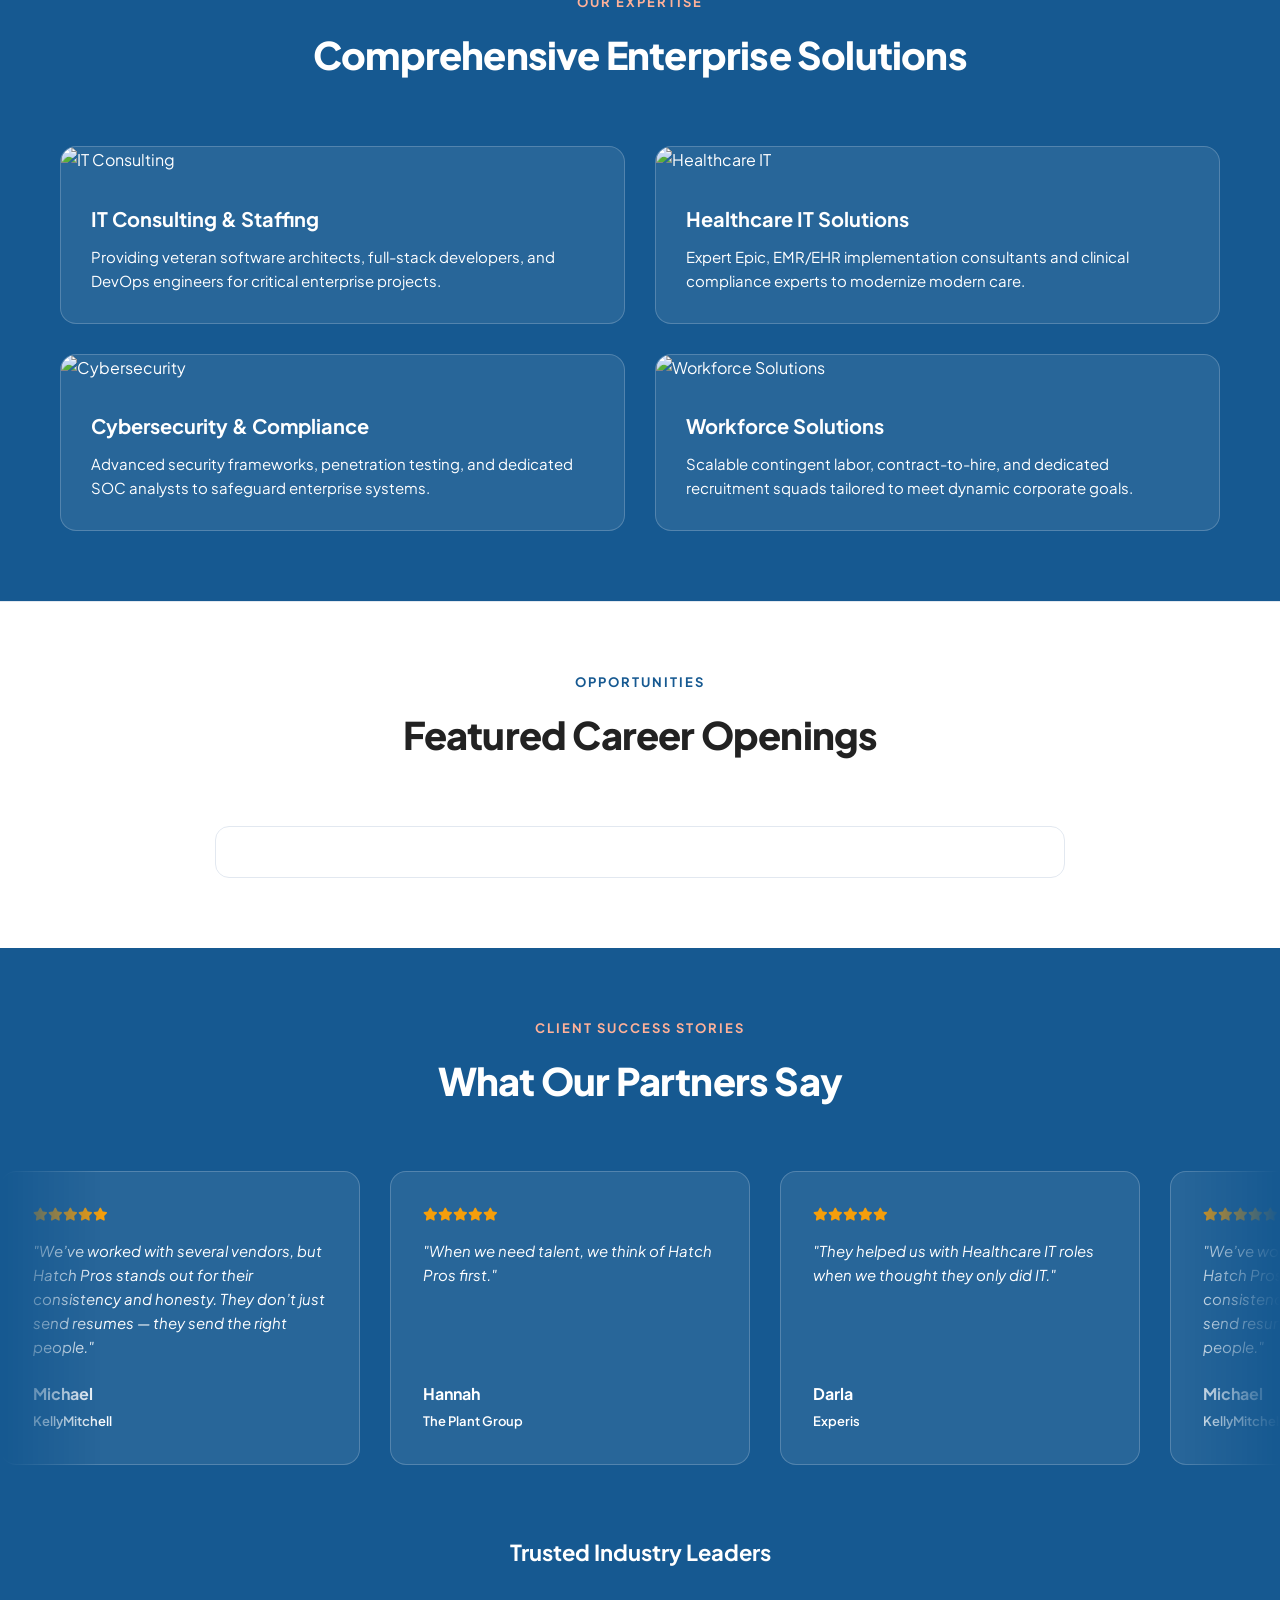
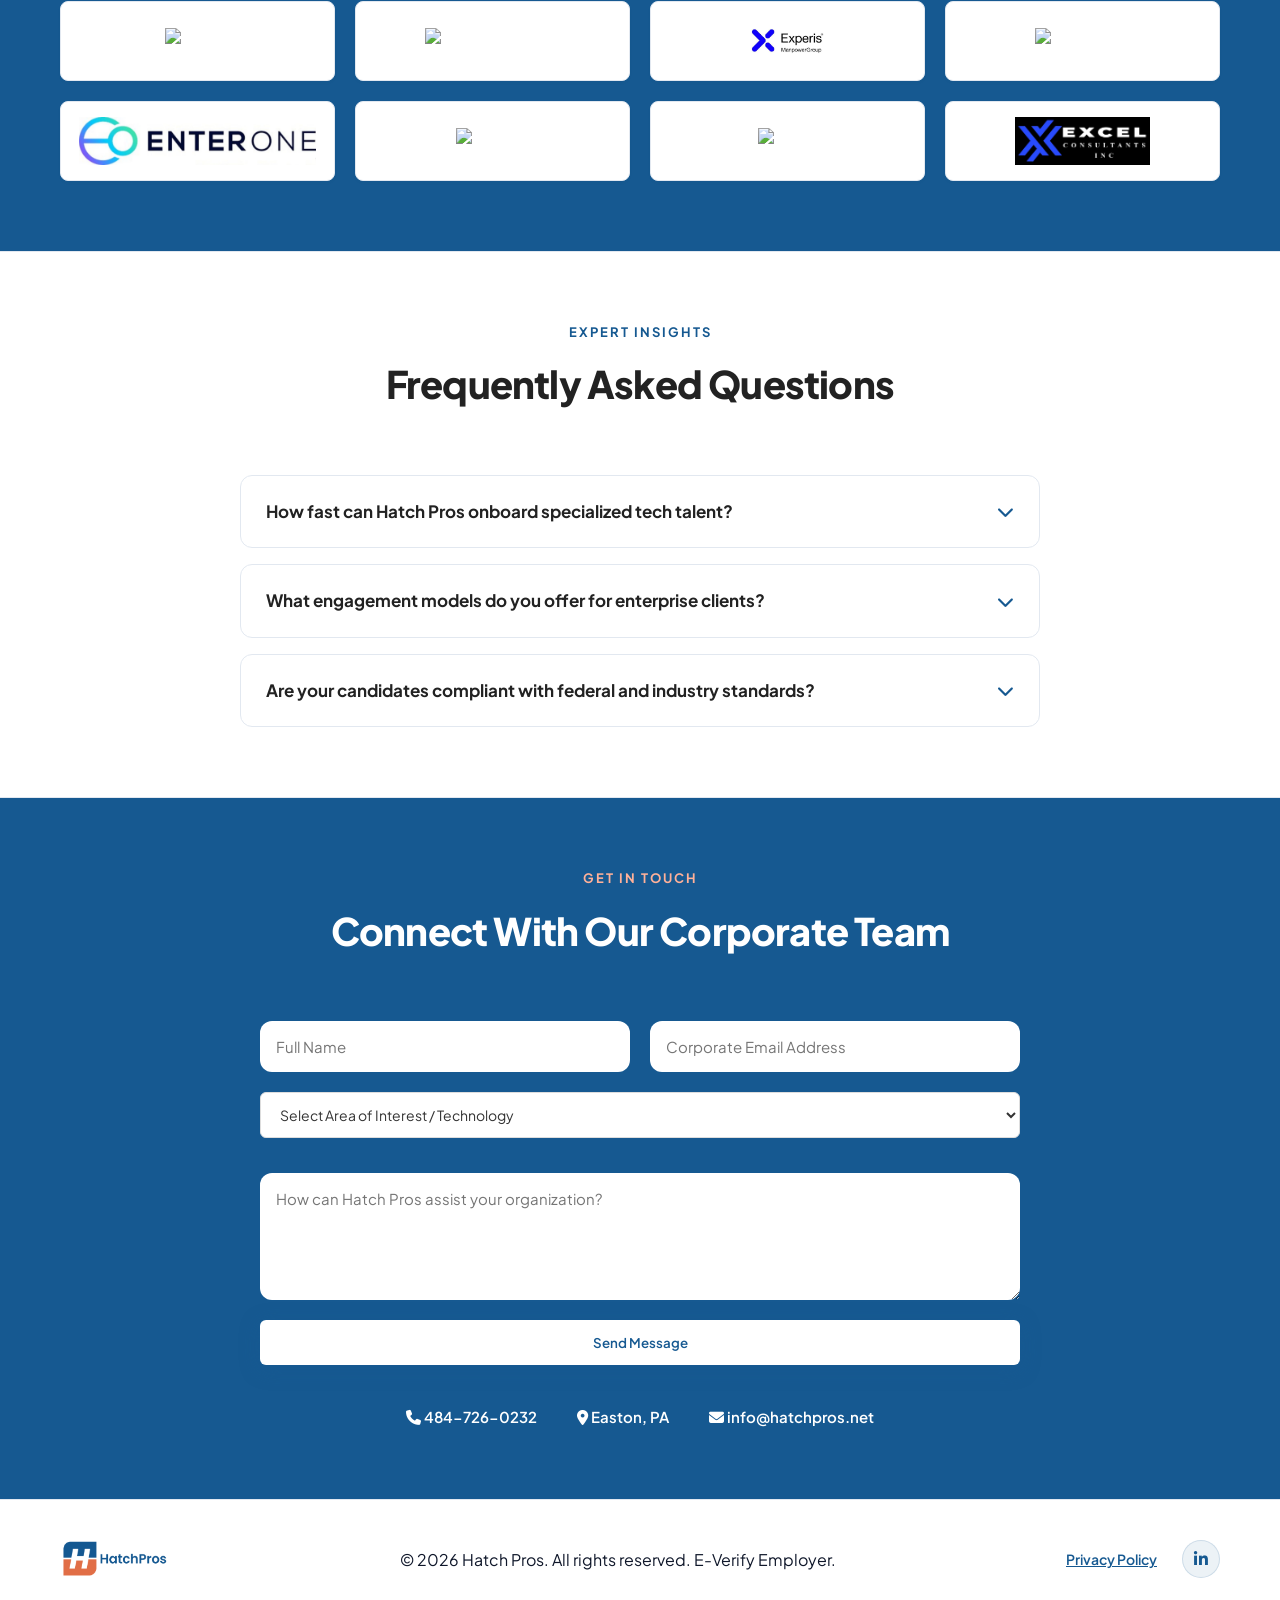
==== commit 76c339ac: "Fix hidden space characters, update header and page routing" ====
--- a/index.html
+++ b/index.html
@@ -3,249 +3,1534 @@
 <head>
     <meta charset="UTF-8">
     <meta name="viewport" content="width=device-width, initial-scale=1.0">
-    <title>Hatch Pros | Home</title>
-    <!-- Font Awesome CDN -->
-    <script src="https://cdnjs.cloudflare.com/ajax/libs/font-awesome/6.5.1/js/all.min.js" crossorigin="anonymous"></script>
-    <link rel="stylesheet" href="style.css">
+    <title>Hatch Pros | Global IT Solutions & Enterprise Staffing</title>
+    
+    <link rel="icon" type="image/png" href="/hp-favicon.png">
+    
+    <!-- Font Awesome -->
+    <link rel="stylesheet" href="https://cdnjs.cloudflare.com/ajax/libs/font-awesome/6.5.1/css/all.min.css">
+    <!-- Google Fonts -->
+    <link href="https://fonts.googleapis.com/css2?family=Plus+Jakarta+Sans:wght@400;500;600;700;800&display=swap" rel="stylesheet">
+    <!-- AOS Animation Library CSS -->
+    <link href="https://unpkg.com/aos@2.3.1/dist/aos.css" rel="stylesheet">
+    
+    <style>
+        /* ==========================================
+           ZIG-ZAG ALTERNATING SECTIONS (White & #165991)
+           ========================================== */
+        section:nth-child(odd) {
+            background-color: #ffffff;
+            color: #222222;
+        }
+
+        section:nth-child(even) {
+            background-color: #165991;
+            color: #ffffff;
+        }
+
+        /* Force text readability inside Blue (Even) Sections */
+        section:nth-child(even) h1,
+        section:nth-child(even) h2,
+        section:nth-child(even) h3,
+        section:nth-child(even) p,
+        section:nth-child(even) span,
+        section:nth-child(even) li,
+        section:nth-child(even) label {
+            color: #ffffff !important;
+        }
+
+        /* Specific Tag/Subtitle color adjustment on blue background for accent */
+        section:nth-child(even) .section-tag {
+            color: #ffb199 !important;
+        }
+
+        /* Cards/Boxes inside Blue Sections */
+        section:nth-child(even) .result-card,
+        section:nth-child(even) .service-card,
+        section:nth-child(even) .testimonial-card,
+        section:nth-child(even) .faq-item,
+        section:nth-child(even) .job-card {
+            background-color: rgba(255, 255, 255, 0.08) !important;
+            border-color: rgba(255, 255, 255, 0.2) !important;
+        }
+
+        section:nth-child(even) .result-card h3 {
+            background: none !important;
+            -webkit-text-fill-color: #ffffff !important;
+        }
+
+        section:nth-child(even) .faq-question i,
+        section:nth-child(even) .faq-answer,
+        section:nth-child(even) .job-details p {
+            color: #f1f5f9 !important;
+        }
+
+        /* Form fields inside Blue sections */
+        section:nth-child(even) .contact-form input,
+        section:nth-child(even) .contact-form select,
+        section:nth-child(even) .contact-form textarea,
+        section:nth-child(even) .search-box input {
+            background-color: #ffffff !important;
+            color: #333333 !important;
+            border: none;
+        }
+
+        /* Buttons inside Blue sections for contrast */
+        section:nth-child(even) .btn-primary {
+            background-color: #ffffff !important;
+            color: #165991 !important;
+        }
+
+        section:nth-child(even) .btn-primary:hover {
+            background-color: #f0f0f0 !important;
+        }
+
+        :root {
+            --primary: #165991;
+            --primary-dark: #0f3c63;
+            --primary-light: #2563eb;
+            --accent: #e17048;
+            --text-main: #0f172a;
+            --text-muted: #475569;
+            --bg-light: #ffffff;
+            --border-color: #e2e8f0;
+            --white: #ffffff;
+            --gradient: linear-gradient(135deg, #165991 0%, #2563eb 100%);
+        }
+
+        * {
+            margin: 0;
+            padding: 0;
+            box-sizing: border-box;
+            font-family: 'Plus Jakarta Sans', sans-serif;
+            scroll-behavior: smooth;
+        }
+
+        body {
+            color: var(--text-main);
+            background-color: var(--white);
+            line-height: 1.6;
+            overflow-x: hidden;
+        }
+
+        .container {
+            max-width: 1200px;
+            margin: 0 auto;
+            padding: 0 20px;
+        }
+
+        /* NEW HEADER / NAVBAR STYLING */
+        .navbar {
+            position: fixed;
+            top: 0;
+            left: 0;
+            width: 100%;
+            background: rgba(255, 255, 255, 0.95);
+            backdrop-filter: blur(16px);
+            -webkit-backdrop-filter: blur(16px);
+            display: flex;
+            justify-content: space-between;
+            align-items: center;
+            padding: 18px 50px;
+            border-bottom: 1px solid rgba(226, 232, 240, 0.8);
+            z-index: 1000;
+            transition: all 0.3s cubic-bezier(0.165, 0.84, 0.44, 1);
+        }
+
+        .navbar.scrolled {
+            padding: 12px 50px;
+            box-shadow: 0 10px 30px rgba(0,0,0,0.05);
+        }
+
+        .navbar-brand {
+            display: flex;
+            align-items: center;
+            text-decoration: none;
+        }
+
+        .site-logo {
+            height: 44px;
+            width: auto;
+            object-fit: contain;
+        }
+
+        .nav-links {
+            display: flex;
+            list-style: none;
+            gap: 30px;
+            align-items: center;
+        }
+
+        .nav-links a {
+            text-decoration: none;
+            color: var(--text-main);
+            font-size: 15px;
+            font-weight: 600;
+            transition: color 0.3s ease;
+        }
+
+        .nav-links a:hover,
+        .nav-links a.active {
+            color: var(--primary);
+        }
+
+        .nav-right-area {
+            display: flex;
+            align-items: center;
+            gap: 16px;
+        }
+
+        .nav-btn {
+            background: var(--primary);
+            color: var(--white);
+            padding: 10px 22px;
+            border-radius: 50px;
+            text-decoration: none;
+            font-weight: 600;
+            font-size: 14px;
+            transition: all 0.3s cubic-bezier(0.165, 0.84, 0.44, 1);
+            box-shadow: 0 4px 15px rgba(22, 89, 145, 0.3);
+            display: inline-block;
+        }
+
+        .nav-btn:hover {
+            transform: translateY(-2px);
+            box-shadow: 0 6px 20px rgba(22, 89, 145, 0.45);
+        }
+
+        .mobile-toggle {
+            display: none;
+            font-size: 22px;
+            cursor: pointer;
+            color: var(--text-main);
+            background: none;
+            border: none;
+        }
+
+        /* Hero Section */
+        .hero {
+            padding: 180px 0 130px;
+            background: #ffffff;
+            position: relative;
+        }
+
+        .hero-container {
+            display: grid;
+            grid-template-columns: 1.1fr 0.9fr;
+            gap: 60px;
+            align-items: center;
+        }
+
+        .hero-badge {
+            display: inline-flex;
+            align-items: center;
+            gap: 8px;
+            background: rgba(22, 89, 145, 0.08);
+            color: var(--primary);
+            padding: 8px 18px;
+            border-radius: 50px;
+            font-size: 13px;
+            font-weight: 700;
+            margin-bottom: 24px;
+            border: 1px solid rgba(22, 89, 145, 0.15);
+        }
+
+        .hero-text-content h1 {
+            font-size: 52px;
+            font-weight: 800;
+            line-height: 1.15;
+            margin-bottom: 22px;
+            letter-spacing: -1.2px;
+        }
+
+        .hero-text-content h1 span {
+            color: var(--primary);
+        }
+
+        .hero-text-content p {
+            font-size: 18px;
+            color: var(--text-muted);
+            margin-bottom: 35px;
+            line-height: 1.7;
+        }
+
+        .hero-buttons {
+            display: flex;
+            gap: 15px;
+            align-items: center;
+            flex-wrap: wrap;
+        }
+
+        /* Standard Buttons */
+        .btn-primary {
+            background: var(--primary);
+            color: var(--white);
+            padding: 15px 30px;
+            border-radius: 12px;
+            text-decoration: none;
+            font-weight: 700;
+            transition: all 0.3s cubic-bezier(0.165, 0.84, 0.44, 1);
+            box-shadow: 0 4px 20px rgba(22, 89, 145, 0.35);
+            display: inline-flex;
+            align-items: center;
+            gap: 8px;
+        }
+
+        .btn-primary:hover {
+            transform: translateY(-3px);
+            box-shadow: 0 8px 25px rgba(22, 89, 145, 0.5);
+        }
+
+        .btn-secondary {
+            background: var(--white);
+            color: var(--text-main);
+            border: 1px solid var(--border-color);
+            padding: 15px 30px;
+            border-radius: 12px;
+            text-decoration: none;
+            font-weight: 700;
+            transition: all 0.3s cubic-bezier(0.165, 0.84, 0.44, 1);
+            display: inline-flex;
+            align-items: center;
+            gap: 8px;
+        }
+
+        .btn-secondary:hover {
+            border-color: var(--primary);
+            color: var(--primary);
+            background: rgba(22, 89, 145, 0.02);
+            transform: translateY(-3px);
+        }
+
+        .hero-image-content img {
+            width: 100%;
+            border-radius: 20px;
+            box-shadow: 0 25px 50px -12px rgba(15, 23, 42, 0.15);
+            border: 1px solid rgba(226, 232, 240, 0.8);
+            transition: transform 0.5s ease;
+        }
+
+        .hero-image-content img:hover {
+            transform: scale(1.02);
+        }
+
+        /* Results / Metrics Section */
+        .results-section {
+            background: var(--white);
+            color: var(--text-main);
+            padding: 100px 0;
+            position: relative;
+            border-top: 1px solid var(--border-color);
+            border-bottom: 1px solid var(--border-color);
+        }
+
+        .results-header {
+            text-align: center;
+            max-width: 700px;
+            margin: 0 auto 60px;
+        }
+
+        .results-header .section-tag {
+            color: var(--primary);
+            font-weight: 700;
+            font-size: 13px;
+            letter-spacing: 2px;
+            margin-bottom: 12px;
+            display: block;
+            text-transform: uppercase;
+        }
+
+        .results-header h2 {
+            font-size: 38px;
+            font-weight: 800;
+            margin-bottom: 15px;
+            letter-spacing: -0.8px;
+        }
+
+        .results-header p {
+            color: var(--text-muted);
+            font-size: 17px;
+        }
+
+        .results-grid {
+            display: grid;
+            grid-template-columns: repeat(3, 1fr);
+            gap: 30px;
+            max-width: 950px;
+            margin: 0 auto;
+        }
+
+        .result-card {
+            background: var(--bg-light);
+            border: 1px solid var(--border-color);
+            border-radius: 16px;
+            padding: 40px 25px;
+            text-align: center;
+            transition: all 0.4s ease;
+        }
+
+        .result-card:hover {
+            transform: translateY(-6px);
+            border-color: var(--primary);
+            box-shadow: 0 20px 40px rgba(22, 89, 145, 0.08);
+        }
+
+        .result-card h3 {
+            font-size: 46px;
+            font-weight: 800;
+            color: var(--primary);
+            margin-bottom: 10px;
+        }
+
+        .result-card p {
+            color: var(--text-muted);
+            font-size: 16px;
+            font-weight: 600;
+        }
+
+        /* Section Common */
+        .section-title {
+            text-align: center;
+            max-width: 700px;
+            margin: 0 auto 60px;
+        }
+
+        .section-tag {
+            color: var(--primary);
+            font-weight: 700;
+            font-size: 13px;
+            letter-spacing: 2px;
+            margin-bottom: 12px;
+            display: block;
+            text-transform: uppercase;
+        }
+
+        .section-title h2 {
+            font-size: 38px;
+            font-weight: 800;
+            letter-spacing: -0.8px;
+        }
+
+        /* About Section */
+        .about-section {
+            padding: 130px 0;
+            background: var(--white);
+        }
+
+        .about-grid {
+            display: grid;
+            grid-template-columns: 1fr 1fr;
+            gap: 70px;
+            align-items: center;
+        }
+
+        .about-grid img {
+            width: 100%;
+            border-radius: 20px;
+            box-shadow: 0 20px 40px rgba(0,0,0,0.08);
+            border: 1px solid var(--border-color);
+            transition: transform 0.4s ease;
+        }
+
+        .about-grid img:hover {
+            transform: translateY(-4px);
+        }
+
+        /* Services Section */
+        .services-section {
+            padding: 130px 0;
+            background: var(--white);
+            border-top: 1px solid var(--border-color);
+        }
+
+        .services-grid {
+            display: grid;
+            grid-template-columns: repeat(3, 1fr);
+            gap: 30px;
+        }
+
+        .service-card {
+            background: var(--white);
+            border-radius: 16px;
+            overflow: hidden;
+            border: 1px solid var(--border-color);
+            transition: all 0.4s cubic-bezier(0.165, 0.84, 0.44, 1);
+        }
+
+        .service-card:hover {
+            transform: translateY(-8px);
+            box-shadow: 0 20px 40px rgba(22, 89, 145, 0.08);
+            border-color: rgba(22, 89, 145, 0.3);
+        }
+
+        .service-img img {
+            width: 100%;
+            height: 220px;
+            object-fit: cover;
+            transition: transform 0.6s ease;
+        }
+
+        .service-card:hover .service-img img {
+            transform: scale(1.06);
+        }
+
+        .service-content {
+            padding: 30px;
+        }
+
+        .service-content h3 {
+            font-size: 20px;
+            margin-bottom: 10px;
+            font-weight: 700;
+        }
+
+        .service-content p {
+            color: var(--text-muted);
+            font-size: 15px;
+        }
+
+        /* Testimonials Section */
+        .testimonials-section {
+            padding: 130px 0;
+            overflow: hidden;
+            background: var(--white);
+        }
+
+        .slider-container {
+            position: relative;
+            width: 100%;
+            overflow: hidden;
+            display: flex;
+            margin-bottom: 70px;
+            mask-image: linear-gradient(to right, transparent, black 8%, black 92%, transparent);
+            -webkit-mask-image: linear-gradient(to right, transparent, black 8%, black 92%, transparent);
+        }
+
+        .slider-track {
+            display: flex;
+            gap: 30px;
+            width: max-content;
+            animation: scrollSlider 28s linear infinite;
+        }
+
+        .slider-container:hover .slider-track {
+            animation-play-state: paused;
+        }
+
+        @keyframes scrollSlider {
+            0% { transform: translateX(0); }
+            100% { transform: translateX(calc(-360px * 3 - 30px * 3)); }
+        }
+
+        .testimonial-card {
+            background: var(--white);
+            border: 1px solid var(--border-color);
+            padding: 32px;
+            border-radius: 16px;
+            display: flex;
+            flex-direction: column;
+            justify-content: space-between;
+            width: 360px;
+            flex-shrink: 0;
+            transition: all 0.3s ease;
+        }
+
+        .testimonial-card:hover {
+            transform: translateY(-4px);
+            box-shadow: 0 12px 25px rgba(0,0,0,0.05);
+            border-color: var(--primary);
+        }
+
+        .stars {
+            color: #f59e0b;
+            margin-bottom: 14px;
+            font-size: 13px;
+        }
+
+        .testimonial-text {
+            font-style: italic;
+            color: var(--text-muted);
+            margin-bottom: 22px;
+            font-size: 15px;
+            line-height: 1.6;
+        }
+
+        .client-info h4 {
+            font-size: 16px;
+            font-weight: 700;
+        }
+
+        .client-info span {
+            font-size: 13px;
+            color: var(--primary);
+            font-weight: 600;
+        }
+
+        /* Client Logos Grid Layout */
+        .client-logos-wrapper {
+            margin-top: 40px;
+            text-align: center;
+        }
+
+        .clients-subheading {
+            font-size: 22px;
+            font-weight: 700;
+            margin-bottom: 30px;
+        }
+
+        .client-logos-grid {
+            display: grid;
+            grid-template-columns: repeat(4, 1fr);
+            gap: 20px;
+            align-items: center;
+            justify-content: center;
+        }
+
+        .client-logo-item {
+            background: #ffffff;
+            border: 1px solid #e2e8f0;
+            border-radius: 8px;
+            padding: 15px;
+            display: flex;
+            align-items: center;
+            justify-content: center;
+            height: 80px;
+            box-shadow: 0 2px 4px rgba(0,0,0,0.02);
+            transition: transform 0.3s ease;
+        }
+
+        .client-logo-item:hover {
+            transform: translateY(-3px);
+            box-shadow: 0 4px 12px rgba(0,0,0,0.08);
+            border-color: var(--primary);
+        }
+
+        .client-logo-item img {
+            max-width: 100%;
+            max-height: 100%;
+            object-fit: contain;
+        }
+
+        /* FAQ Section */
+        .faq-section {
+            padding: 130px 0;
+            background: var(--white);
+            border-top: 1px solid var(--border-color);
+        }
+
+        .faq-container {
+            max-width: 800px;
+            margin: 0 auto;
+            display: flex;
+            flex-direction: column;
+            gap: 16px;
+        }
+
+        .faq-item {
+            background: var(--white);
+            border: 1px solid var(--border-color);
+            border-radius: 12px;
+            overflow: hidden;
+            transition: all 0.3s ease;
+        }
+
+        .faq-question {
+            padding: 22px 25px;
+            display: flex;
+            justify-content: space-between;
+            align-items: center;
+            cursor: pointer;
+            font-weight: 700;
+            font-size: 17px;
+        }
+
+        .faq-question i {
+            transition: transform 0.3s ease;
+            color: var(--primary);
+        }
+
+        .faq-item.active .faq-question i {
+            transform: rotate(180deg);
+        }
+
+        .faq-answer {
+            max-height: 0;
+            overflow: hidden;
+            padding: 0 25px;
+            color: var(--text-muted);
+            font-size: 15px;
+            transition: all 0.35s cubic-bezier(0, 1, 0, 1);
+        }
+
+        .faq-item.active .faq-answer {
+            max-height: 200px;
+            padding: 0 25px 22px 25px;
+            transition: all 0.35s ease-in;
+        }
+
+        /* Jobs Section */
+        .jobs-section {
+            padding: 130px 0;
+            background: var(--white);
+            border-top: 1px solid var(--border-color);
+        }
+
+        .search-box {
+            max-width: 650px;
+            margin: 0 auto 40px;
+            position: relative;
+        }
+
+        .search-box input {
+            width: 100%;
+            padding: 16px 20px 16px 52px;
+            border: 1px solid var(--border-color);
+            border-radius: 14px;
+            font-size: 16px;
+            outline: none;
+            background: var(--white);
+            transition: all 0.3s ease;
+        }
+
+        .search-box input:focus {
+            border-color: var(--primary);
+            box-shadow: 0 4px 20px rgba(22, 89, 145, 0.1);
+        }
+
+        .search-box i {
+            position: absolute;
+            top: 50%;
+            left: 20px;
+            transform: translateY(-50%);
+            color: var(--text-muted);
+            font-size: 18px;
+        }
+
+        .jobs-list {
+            max-width: 850px;
+            margin: 0 auto;
+            display: flex;
+            flex-direction: column;
+            gap: 15px;
+        }
+
+        .job-card {
+            background: var(--white);
+            padding: 24px 28px;
+            border-radius: 14px;
+            border: 1px solid var(--border-color);
+            display: flex;
+            justify-content: space-between;
+            align-items: center;
+            transition: all 0.3s ease;
+        }
+
+        .job-card:hover {
+            transform: translateX(4px);
+            border-color: var(--primary);
+            box-shadow: 0 8px 25px rgba(0,0,0,0.04);
+        }
+
+        .job-details h4 {
+            font-size: 18px;
+            font-weight: 700;
+            margin-bottom: 5px;
+        }
+
+        .job-details p {
+            color: var(--text-muted);
+            font-size: 14px;
+        }
+
+        .apply-btn {
+            background: var(--primary);
+            color: var(--white);
+            border: none;
+            padding: 10px 22px;
+            border-radius: 8px;
+            font-weight: 600;
+            cursor: pointer;
+            transition: all 0.3s ease;
+        }
+
+        .apply-btn:hover {
+            background: var(--primary-dark);
+            transform: scale(1.04);
+        }
+
+        /* Contact Section */
+        .contact-section {
+            padding: 130px 0;
+            background: var(--white);
+            border-top: 1px solid var(--border-color);
+        }
+
+        .contact-container {
+            max-width: 800px;
+            margin: 0 auto;
+        }
+
+        .contact-form {
+            display: flex;
+            flex-direction: column;
+            gap: 20px;
+        }
+
+        .input-grid {
+            display: grid;
+            grid-template-columns: 1fr 1fr;
+            gap: 20px;
+        }
+
+        .contact-form input, .contact-form textarea {
+            width: 100%;
+            padding: 16px;
+            border: 1px solid var(--border-color);
+            border-radius: 12px;
+            font-size: 15px;
+            outline: none;
+            transition: all 0.3s ease;
+            background: var(--white);
+        }
+
+        .contact-form input:focus, .contact-form textarea:focus {
+            border-color: var(--primary);
+            box-shadow: 0 4px 15px rgba(22, 89, 145, 0.08);
+        }
+
+        .contact-info {
+            display: flex;
+            justify-content: center;
+            gap: 40px;
+            margin-top: 40px;
+            color: var(--text-muted);
+            font-weight: 600;
+            font-size: 15px;
+        }
+
+        .contact-info a {
+            color: var(--primary);
+            text-decoration: none;
+        }
+
+        .contact-info a:hover {
+            text-decoration: underline;
+        }
+
+        /* Footer */
+        footer {
+            background: var(--white);
+            color: var(--text-main);
+            padding: 40px 0;
+            border-top: 1px solid var(--border-color);
+        }
+
+        .footer-flex {
+            display: flex;
+            justify-content: space-between;
+            align-items: center;
+        }
+
+        .footer-logo img {
+            height: 38px;
+            width: auto;
+            object-fit: contain;
+            display: block;
+        }
+
+        .footer-right {
+            display: flex;
+            align-items: center;
+            gap: 25px;
+        }
+
+        .social-btn {
+            display: inline-flex;
+            align-items: center;
+            justify-content: center;
+            width: 38px;
+            height: 38px;
+            border-radius: 50%;
+            background: rgba(22, 89, 145, 0.08);
+            color: var(--primary);
+            font-size: 16px;
+            transition: all 0.3s ease;
+            text-decoration: none;
+            border: 1px solid rgba(22, 89, 145, 0.15);
+        }
+
+        .social-btn:hover {
+            background: var(--primary);
+            color: var(--white);
+            transform: translateY(-2px);
+            box-shadow: 0 4px 12px rgba(22, 89, 145, 0.3);
+        }
+
+        /* Modals */
+        .modal {
+            display: none;
+            position: fixed;
+            top: 0;
+            left: 0;
+            width: 100%;
+            height: 100%;
+            background: rgba(15, 23, 42, 0.7);
+            backdrop-filter: blur(8px);
+            z-index: 2500;
+            justify-content: center;
+            align-items: center;
+        }
+
+        .modal-card {
+            background: var(--white);
+            width: 100%;
+            max-width: 500px;
+            padding: 40px;
+            border-radius: 20px;
+            position: relative;
+            box-shadow: 0 25px 50px rgba(0,0,0,0.25);
+        }
+
+        .privacy-modal-card {
+            max-width: 700px;
+            max-height: 80vh;
+            overflow-y: auto;
+        }
+
+        .close-btn {
+            position: absolute;
+            top: 20px;
+            right: 24px;
+            font-size: 24px;
+            cursor: pointer;
+            color: var(--text-muted);
+            transition: color 0.3s;
+        }
+
+        .close-btn:hover {
+            color: var(--text-main);
+        }
+
+        .privacy-content h3 {
+            font-size: 24px;
+            margin-bottom: 4px;
+        }
+
+        .privacy-content h4 {
+            margin-top: 18px;
+            margin-bottom: 8px;
+            font-size: 16px;
+            color: var(--text-main);
+        }
+
+        .privacy-content p {
+            font-size: 14px;
+            color: var(--text-muted);
+            margin-bottom: 12px;
+            line-height: 1.6;
+        }
+
+        .privacy-content ul {
+            margin-bottom: 12px;
+            padding-left: 20px;
+            color: var(--text-muted);
+            font-size: 14px;
+        }
+
+        .privacy-content li {
+            margin-bottom: 6px;
+        }
+
+        /* Toast Alert Notification */
+        .toast {
+            position: fixed;
+            bottom: 30px;
+            right: 30px;
+            background: var(--text-main);
+            color: var(--white);
+            padding: 14px 24px;
+            border-radius: 10px;
+            box-shadow: 0 10px 30px rgba(0,0,0,0.2);
+            z-index: 3000;
+            display: flex;
+            align-items: center;
+            gap: 12px;
+            transform: translateY(100px);
+            opacity: 0;
+            transition: all 0.3s cubic-bezier(0.165, 0.84, 0.44, 1);
+        }
+
+        .toast.show {
+            transform: translateY(0);
+            opacity: 1;
+        }
+
+        .toast i {
+            color: #10b981;
+            font-size: 18px;
+        }
+
+        .hero, .results-section, .about-section, .services-section, .testimonials-section, .faq-section, .jobs-section, .contact-section {
+            padding: 70px 0 !important;
+        }
+
+        .hero {
+            padding-top: 130px !important;
+        }
+
+        @media (max-width: 1024px) {
+            .nav-links {
+                display: none;
+            }
+            .mobile-toggle {
+                display: block !important;
+            }
+        }
+
+        @media (max-width: 992px) {
+            .services-grid, .about-grid, .results-grid {
+                grid-template-columns: 1fr !important;
+                gap: 30px !important;
+            }
+            .hero-container {
+                grid-template-columns: 1fr !important;
+                text-align: center;
+                gap: 40px !important;
+            }
+            .hero-buttons {
+                justify-content: center;
+            }
+            .hero-badge {
+                margin: 0 auto 20px auto;
+            }
+        }
+
+        @media (max-width: 768px) {
+            .navbar {
+                padding: 15px 20px !important;
+            }
+            .hero-text-content h1 {
+                font-size: 34px !important;
+                line-height: 1.2 !important;
+            }
+            .hero-text-content p {
+                font-size: 15px !important;
+            }
+            .input-grid {
+                grid-template-columns: 1fr !important;
+            }
+            .client-logos-grid {
+                grid-template-columns: repeat(2, 1fr) !important;
+            }
+            .footer-flex {
+                flex-direction: column !important;
+                gap: 20px !important;
+                text-align: center;
+            }
+            .footer-right {
+                flex-direction: column !important;
+                gap: 15px !important;
+            }
+        }
+    </style>
 </head>
-
 <body>
 
-    <!-- Shared Navigation Bar -->
-    <header class="navbar">
+    <!-- Toast Notification -->
+    <div id="toast" class="toast">
+        <i class="fa-solid fa-circle-check"></i>
+        <span id="toastMsg">Action completed successfully!</span>
+    </div>
+
+    <!-- NEW NAVBAR FROM NEW WEBSITE -->
+    <header id="navbar" class="navbar" data-aos="fade-down" data-aos-duration="800">
         <a href="index.html" class="navbar-brand">
-            <img src="images/logo.png" alt="HatchPros Logo" class="site-logo">
+            <img src="images/logo.png" alt="HatchPros Logo" class="site-logo" onerror="this.src='logo.png';">
         </a>
         <ul class="nav-links">
-            <li><a href="index.html" class="active">Home</a></li>
-            <li><a href="about.html">About Us</a></li>
-            <li><a href="services.html">Solutions</a></li>
-            <li><a href="careers.html">Careers</a></li>
-            <li><a href="contact.html">Contact</a></li>
+            <li><a href="#home" class="active">Home</a></li>
+            <li><a href="#about">About Us</a></li>
+            <li><a href="#services">Solutions</a></li>
+            <li><a href="#testimonials">Success Stories</a></li>
+            <li><a href="#jobs">Careers</a></li>
+            <li><a href="#contact">Contact</a></li>
         </ul>
-        <a href="contact.html" class="nav-btn">Partner With Us</a>
+        <div class="nav-right-area">
+            <a href="#contact" class="nav-btn">Partner With Us</a>
+            <button class="mobile-toggle" id="mobileToggle"><i class="fa-solid fa-bars"></i></button>
+        </div>
     </header>
 
-    <!-- Hero Section -->
-    <section class="hero">
-        <div class="container hero-container">
-            <div class="hero-text">
-                <span class="hero-badge"><i class="fa-solid fa-circle" style="color:#10b981; font-size:8px;"></i> Enterprise IT Consulting</span>
+    <!-- 1. Hero Section -->
+    <section id="home" class="hero">
+        <div class="hero-container container">
+            <div class="hero-text-content" data-aos="fade-right" data-aos-duration="1000">
+                <span class="hero-badge"><i class="fa-solid fa-circle" style="color:#10b981; font-size:8px;"></i> Enterprise IT Consulting & Workforce Solutions</span>
                 <h1>Accelerating Innovation Through <span>Elite Tech Talent</span></h1>
-                <p>Connecting Fortune enterprise companies with world-class engineering teams, IT consulting, and workforce solutions across the USA.</p>
-                <div style="display: flex; gap: 15px; align-items: center; flex-wrap: wrap;">
-                    <a href="services.html" class="btn-primary">
-                        <span>View Solutions</span>
+                <p>Connecting Fortune companies with world-class engineering teams, IT consulting, and scalable workforce solutions across the USA.</p>
+                <div class="hero-buttons">
+                    <a href="#services" class="btn-primary">
+                        <span>Explore Solutions</span>
                         <i class="fa-solid fa-arrow-right icon-arrow"></i>
                     </a>
-                    <a href="careers.html" class="btn-primary">
+                    <a href="#jobs" class="btn-secondary">
                         <i class="fa-solid fa-briefcase"></i>
                         <span>Browse Open Jobs</span>
-                        <i class="fa-solid fa-arrow-right icon-arrow"></i>
                     </a>
                 </div>
             </div>
-            <div class="hero-image">
-                <img src="https://images.unsplash.com/photo-1531482615713-2afd69097998?auto=format&fit=crop&w=800&q=80" alt="Enterprise Tech">
+            <div class="hero-image-content" data-aos="fade-left" data-aos-duration="1000" data-aos-delay="200">
+                <img src="https://images.unsplash.com/photo-1531482615713-2afd69097998?auto=format&fit=crop&w=800&q=80" alt="Enterprise Tech Team">
             </div>
         </div>
     </section>
 
-   <!-- Enterprise Metrics Graphic Section -->
-    <section style="background: #0f172a; padding: 50px 0; color: #fff;">
-        <div class="container" style="display: grid; grid-template-columns: repeat(auto-fit, minmax(180px, 1fr)); gap: 20px; text-align: center;">
-            <div>
-                <h3 style="font-size: 38px; font-weight: 800; color: #38bdf8; margin-bottom: 5px; font-variant-numeric: tabular-nums;">
-                    <span class="counter" data-target="98">0</span>%
-                </h3>
-                <p style="color: #94a3b8; font-size: 14px; font-weight: 600;">Client Retention Rate</p>
-            </div>
-            <div>
-                <h3 style="font-size: 38px; font-weight: 800; color: #38bdf8; margin-bottom: 5px; font-variant-numeric: tabular-nums;">
-                    <span class="counter" data-target="500">0</span>+
-                </h3>
-                <p style="color: #94a3b8; font-size: 14px; font-weight: 600;">Tech Specialists Placed</p>
-            </div>
-            <div>
-                <h3 style="font-size: 38px; font-weight: 800; color: #38bdf8; margin-bottom: 5px; font-variant-numeric: tabular-nums;">
-                    <span class="counter" data-target="15">0</span>+
-                </h3>
-                <p style="color: #94a3b8; font-size: 14px; font-weight: 600;">Years Industry Expertise</p>
-            </div>
-            <div>
-                <h3 style="font-size: 38px; font-weight: 800; color: #38bdf8; margin-bottom: 5px;">24/7</h3>
-                <p style="color: #94a3b8; font-size: 14px; font-weight: 600;">Enterprise Support</p>
+    <!-- 2. Results Section -->
+    <section class="results-section">
+        <div class="container">
+            <div class="results-header" data-aos="fade-up" data-aos-duration="800">
+                <span class="section-tag">OUR IMPACT</span>
+                <h2>Our Results Speak for Themselves</h2>
+                <p>Proven track record of delivering exceptional talent solutions</p>
+            </div>
+            <div class="results-grid">
+                <div class="result-card" data-aos="zoom-in" data-aos-duration="600" data-aos-delay="100">
+                    <h3 class="counter" data-target="200" data-suffix="+">0</h3>
+                    <p>Candidates Placed</p>
+                </div>
+                <div class="result-card" data-aos="zoom-in" data-aos-duration="600" data-aos-delay="200">
+                    <h3 class="counter" data-target="30" data-suffix="+">0</h3>
+                    <p>Active Enterprise Clients</p>
+                </div>
+                <div class="result-card" data-aos="zoom-in" data-aos-duration="600" data-aos-delay="300">
+                    <h3 class="counter" data-target="48" data-suffix="h">0</h3>
+                    <p>Average Time to Hire</p>
+                </div>
             </div>
         </div>
     </section>
 
-    <!-- Process / Feature Grid -->
-    <section style="padding: 80px 0; background: #ffffff;">
-        <div class="container">
-            <div style="text-align: center; max-width: 600px; margin: 0 auto 50px;">
-                <h2 style="font-size: 32px; font-weight: 800; color: #0f172a;">Why Enterprises Choose Hatch Pros</h2>
-                <p style="color: #475569; margin-top: 10px;">End-to-end tech solutions designed for rapid execution and reliability.</p>
-            </div>
-
-            <div class="why-choose-us-grid">
-                <div style="padding: 35px 25px; border: 1px solid #e2e8f0; border-radius: 12px; background: #f8fafc;">
-                    <div style="width: 50px; height: 50px; background: #165991; color: #fff; border-radius: 10px; display: flex; align-items: center; justify-content: center; font-size: 20px; margin-bottom: 20px;">
-                        <i class="fa-solid fa-microchip"></i>
-                    </div>
-                    <h3 style="font-size: 20px; font-weight: 700; color: #0f172a; margin-bottom: 12px;">Pre-Vetted Tech Talent</h3>
-                    <p style="color: #475569; font-size: 14px; line-height: 1.6;">Rigorously screened engineers and IT consultants ready for immediate project deployment.</p>
-                </div>
-
-                <div style="padding: 35px 25px; border: 1px solid #e2e8f0; border-radius: 12px; background: #f8fafc;">
-                    <div style="width: 50px; height: 50px; background: #165991; color: #fff; border-radius: 10px; display: flex; align-items: center; justify-content: center; font-size: 20px; margin-bottom: 20px;">
-                        <i class="fa-solid fa-shield-halved"></i>
-                    </div>
-                    <h3 style="font-size: 20px; font-weight: 700; color: #0f172a; margin-bottom: 12px;">Enterprise Compliance</h3>
-                    <p style="color: #475569; font-size: 14px; line-height: 1.6;">Full workforce compliance, E-Verify certification, and strict security protocol adherence.</p>
-                </div>
-
-                <div style="padding: 35px 25px; border: 1px solid #e2e8f0; border-radius: 12px; background: #f8fafc;">
-                    <div style="width: 50px; height: 50px; background: #165991; color: #fff; border-radius: 10px; display: flex; align-items: center; justify-content: center; font-size: 20px; margin-bottom: 20px;">
-                        <i class="fa-solid fa-chart-line"></i>
-                    </div>
-                    <h3 style="font-size: 20px; font-weight: 700; color: #0f172a; margin-bottom: 12px;">Scalable IT Infrastructure</h3>
-                    <p style="color: #475569; font-size: 14px; line-height: 1.6;">Flexible staffing and consulting models tailored to handle high-growth tech demands.</p>
-                </div>
+    <!-- 3. About Section -->
+    <section id="about" class="about-section">
+        <div class="container about-grid">
+            <div data-aos="fade-right" data-aos-duration="1000">
+                <img src="https://images.unsplash.com/photo-1522071820081-009f0129c71c?auto=format&fit=crop&w=800&q=80" alt="Office Environment">
+            </div>
+            <div data-aos="fade-left" data-aos-duration="1000">
+                <span class="section-tag">WHO WE ARE</span>
+                <h2>Driving Digital Transformation Nationwide</h2>
+                <p style="color:var(--text-muted); margin-bottom: 20px;">Headquartered in Easton, Pennsylvania, Hatch Pros stands at the intersection of business strategy and cutting-edge software engineering. We partner with organizations across Healthcare, Enterprise Software, and Cloud Architecture.</p>
+                <ul style="list-style: none; display: flex; flex-direction: column; gap: 12px; color:var(--text-muted);">
+                    <li><i class="fa-solid fa-check" style="color:var(--primary); margin-right:8px;"></i> Specialized IT & Healthcare Staffing</li>
+                    <li><i class="fa-solid fa-check" style="color:var(--primary); margin-right:8px;"></i> Rigorous Vetting & Compliance Protocols</li>
+                    <li><i class="fa-solid fa-check" style="color:var(--primary); margin-right:8px;"></i> Dedicated Account Management</li>
+                </ul>
             </div>
         </div>
     </section>
 
-    <!-- FAQ Section -->
-    <section style="padding: 70px 0; background: #f8fafc; border-top: 1px solid #e2e8f0;">
-        <div class="container" style="max-width: 800px; margin: 0 auto;">
-            <h2 style="font-size: 28px; font-weight: 800; color: #0f172a; text-align: center; margin-bottom: 40px;">Frequently Asked Questions</h2>
-            <div style="display: flex; flex-direction: column; gap: 15px;">
-                <div style="background: #fff; padding: 20px; border-radius: 8px; border: 1px solid #e2e8f0;">
-                    <h4 style="font-size: 16px; font-weight: 700; color: #0f172a;">How quickly can Hatch Pros onboard tech consultants?</h4>
-                    <p style="color: #475569; font-size: 14px; margin-top: 8px;">Depending on project scope, pre-screened talent can be deployed in as little as 48 to 72 hours.</p>
-                </div>
-                <div style="background: #fff; padding: 20px; border-radius: 8px; border: 1px solid #e2e8f0;">
-                    <h4 style="font-size: 16px; font-weight: 700; color: #0f172a;">What industries do you specialize in?</h4>
-                    <p style="color: #475569; font-size: 14px; margin-top: 8px;">We serve IT Infrastructure, Healthcare IT, Enterprise Software, and Workforce Consulting across North America.</p>
+    <!-- 4. Services Section -->
+    <section id="services" class="services-section">
+        <div class="container">
+            <div class="section-title" data-aos="fade-up" data-aos-duration="800">
+                <span class="section-tag">OUR EXPERTISE</span>
+                <h2>Comprehensive Enterprise Solutions</h2>
+            </div>
+            <div class="services-grid" style="grid-template-columns: repeat(2, 1fr);">
+                <div class="service-card" data-aos="fade-up" data-aos-duration="800" data-aos-delay="100">
+                    <div class="service-img">
+                        <img src="https://images.unsplash.com/photo-1504384308090-c894fdcc538d?auto=format&fit=crop&w=600&q=80" alt="IT Consulting">
+                    </div>
+                    <div class="service-content">
+                        <h3>IT Consulting & Staffing</h3>
+                        <p>Providing veteran software architects, full-stack developers, and DevOps engineers for critical enterprise projects.</p>
+                    </div>
+                </div>
+                <div class="service-card" data-aos="fade-up" data-aos-duration="800" data-aos-delay="200">
+                    <div class="service-img">
+                        <img src="https://images.unsplash.com/photo-1576091160399-112ba8d25d1d?auto=format&fit=crop&w=600&q=80" alt="Healthcare IT">
+                    </div>
+                    <div class="service-content">
+                        <h3>Healthcare IT Solutions</h3>
+                        <p>Expert Epic, EMR/EHR implementation consultants and clinical compliance experts to modernize modern care.</p>
+                    </div>
+                </div>
+                <div class="service-card" data-aos="fade-up" data-aos-duration="800" data-aos-delay="300">
+                    <div class="service-img">
+                        <img src="https://images.unsplash.com/photo-1563986768609-322da13575f3?auto=format&fit=crop&w=600&q=80" alt="Cybersecurity">
+                    </div>
+                    <div class="service-content">
+                        <h3>Cybersecurity & Compliance</h3>
+                        <p>Advanced security frameworks, penetration testing, and dedicated SOC analysts to safeguard enterprise systems.</p>
+                    </div>
+                </div>
+                <div class="service-card" data-aos="fade-up" data-aos-duration="800" data-aos-delay="400">
+                    <div class="service-img">
+                        <img src="https://images.unsplash.com/photo-1521737604893-d14cc237f11d?auto=format&fit=crop&w=600&q=80" alt="Workforce Solutions">
+                    </div>
+                    <div class="service-content">
+                        <h3>Workforce Solutions</h3>
+                        <p>Scalable contingent labor, contract-to-hire, and dedicated recruitment squads tailored to meet dynamic corporate goals.</p>
+                    </div>
                 </div>
             </div>
         </div>
     </section>
 
-    <!-- Bottom CTA Section -->
-    <section style="background: linear-gradient(135deg, #f8fafc 0%, #e2e8f0 100%); padding: 60px 20px; text-align: center; border-top: 1px solid #e2e8f0;">
-        <div class="container" style="max-width: 800px; margin: 0 auto;">
-            <h2 style="font-size: 30px; font-weight: 800; color: var(--text-dark); margin-bottom: 12px;">Want to Know More About Us?</h2>
-            <p style="color: var(--text-muted); font-size: 16px; margin-bottom: 25px; line-height: 1.6;">Discover our journey, company values, and how we empower enterprises with top-tier technology talent.</p>
-            <a href="about.html" class="btn-primary" style="display: inline-flex; align-items: center; gap: 10px; text-decoration: none;">
-                <span>Learn About Us</span> <i class="fa-solid fa-arrow-right"></i>
-            </a>
+    <!-- 5. Job Openings Section -->
+    <section id="jobs" class="jobs-section">
+        <div class="container">
+            <div class="section-title" data-aos="fade-up" data-aos-duration="800">
+                <span class="section-tag">OPPORTUNITIES</span>
+                <h2>Featured Career Openings</h2>
+            </div>
+            
+            <div class="jobs-list" data-aos="fade-up" data-aos-duration="800" data-aos-delay="100" style="background: #ffffff; padding: 25px; border-radius: 14px; border: 1px solid #e2e8f0;">
+                <script type="text/javascript" src="https://jobsapi.ceipal.com/APISource/widget.js" data-ceipal-api-key="ZXByVXBOOCtFSWJXWVgwREU2VVAwUT09" data-ceipal-career-portal-id="Z3RkUkt2OXZJVld2MjFpOVRSTXoxZz09"></script>
+                <div id="example-widget-container"></div>
+            </div>
         </div>
     </section>
 
-    <!-- Global Footer -->
-    <footer class="site-footer">
-        <div class="container footer-grid">
-            <div class="footer-col brand-col">
-                <a href="index.html" class="footer-logo-link">
-                    <img src="images/logo.png" alt="HatchPros Logo" class="footer-logo-img">
-                </a>
-                <p class="footer-desc">Accelerating innovation through elite tech talent, specialized IT consulting, and enterprise workforce solutions across North America.</p>
-                <div class="footer-socials">
-                    <a href="https://www.linkedin.com/company/hatchpros" target="_blank" rel="noopener noreferrer" aria-label="LinkedIn">
-                        <i class="fa-brands fa-linkedin-in" style="font-size: 18px; color: #165991;"></i>
-                    </a>
-                </div>
-            </div>
-
-            <div class="footer-col">
-                <h4 class="footer-heading">Quick Links</h4>
-                <ul class="footer-links">
-                    <li><a href="index.html">Home</a></li>
-                    <li><a href="about.html">About Us</a></li>
-                    <li><a href="services.html">Solutions</a></li>
-                    <li><a href="careers.html">Careers</a></li>
-                    <li><a href="contact.html">Contact Us</a></li>
+    <!-- 6. Testimonials Section -->
+    <section id="testimonials" class="testimonials-section">
+        <div class="container">
+            <div class="section-title" data-aos="fade-up" data-aos-duration="800">
+                <span class="section-tag">CLIENT SUCCESS STORIES</span>
+                <h2>What Our Partners Say</h2>
+            </div>
+        </div>
+
+        <div class="slider-container">
+            <div class="slider-track">
+                <div class="testimonial-card">
+                    <div>
+                        <div class="stars"><i class="fa-solid fa-star"></i><i class="fa-solid fa-star"></i><i class="fa-solid fa-star"></i><i class="fa-solid fa-star"></i><i class="fa-solid fa-star"></i></div>
+                        <p class="testimonial-text">"We’ve worked with several vendors, but Hatch Pros stands out for their consistency and honesty. They don’t just send resumes — they send the right people."</p>
+                    </div>
+                    <div class="client-info">
+                        <h4>Michael</h4>
+                        <span>KellyMitchell</span>
+                    </div>
+                </div>
+
+                <div class="testimonial-card">
+                    <div>
+                        <div class="stars"><i class="fa-solid fa-star"></i><i class="fa-solid fa-star"></i><i class="fa-solid fa-star"></i><i class="fa-solid fa-star"></i><i class="fa-solid fa-star"></i></div>
+                        <p class="testimonial-text">"When we need talent, we think of Hatch Pros first."</p>
+                    </div>
+                    <div class="client-info">
+                        <h4>Hannah</h4>
+                        <span>The Plant Group</span>
+                    </div>
+                </div>
+
+                <div class="testimonial-card">
+                    <div>
+                        <div class="stars"><i class="fa-solid fa-star"></i><i class="fa-solid fa-star"></i><i class="fa-solid fa-star"></i><i class="fa-solid fa-star"></i><i class="fa-solid fa-star"></i></div>
+                        <p class="testimonial-text">"They helped us with Healthcare IT roles when we thought they only did IT."</p>
+                    </div>
+                    <div class="client-info">
+                        <h4>Darla</h4>
+                        <span>Experis</span>
+                    </div>
+                </div>
+
+                <div class="testimonial-card">
+                    <div>
+                        <div class="stars"><i class="fa-solid fa-star"></i><i class="fa-solid fa-star"></i><i class="fa-solid fa-star"></i><i class="fa-solid fa-star"></i><i class="fa-solid fa-star"></i></div>
+                        <p class="testimonial-text">"We’ve worked with several vendors, but Hatch Pros stands out for their consistency and honesty. They don’t just send resumes — they send the right people."</p>
+                    </div>
+                    <div class="client-info">
+                        <h4>Michael</h4>
+                        <span>KellyMitchell</span>
+                    </div>
+                </div>
+
+                <div class="testimonial-card">
+                    <div>
+                        <div class="stars"><i class="fa-solid fa-star"></i><i class="fa-solid fa-star"></i><i class="fa-solid fa-star"></i><i class="fa-solid fa-star"></i><i class="fa-solid fa-star"></i></div>
+                        <p class="testimonial-text">"When we need talent, we think of Hatch Pros first."</p>
+                    </div>
+                    <div class="client-info">
+                        <h4>Hannah</h4>
+                        <span>The Plant Group</span>
+                    </div>
+                </div>
+
+                <div class="testimonial-card">
+                    <div>
+                        <div class="stars"><i class="fa-solid fa-star"></i><i class="fa-solid fa-star"></i><i class="fa-solid fa-star"></i><i class="fa-solid fa-star"></i><i class="fa-solid fa-star"></i></div>
+                        <p class="testimonial-text">"They helped us with Healthcare IT roles when we thought they only did IT."</p>
+                    </div>
+                    <div class="client-info">
+                        <h4>Darla</h4>
+                        <span>Experis</span>
+                    </div>
+                </div>
+            </div>
+        </div>
+
+        <div class="container">
+            <div class="client-logos-wrapper" data-aos="fade-up" data-aos-duration="800">
+                <h3 class="clients-subheading">Trusted Industry Leaders</h3>
+                <div class="client-logos-grid">
+                    <div class="client-logo-item"><img src="GRGC.jpeg" alt="GRGC"></div>
+                    <div class="client-logo-item"><img src="planet.jpeg" alt="The Plant Group"></div>
+                    <div class="client-logo-item"><img src="Experis.jpeg" alt="Experis"></div>
+                    <div class="client-logo-item"><img src="Genesis10.jpeg" alt="Genesis10"></div>
+                    <div class="client-logo-item"><img src="EnterOne.jpeg" alt="EnterOne"></div>
+                    <div class="client-logo-item"><img src="fasttek.jpeg" alt="Fasttek"></div>
+                    <div class="client-logo-item"><img src="byrne.jpeg" alt="Byrne"></div>
+                    <div class="client-logo-item"><img src="Excel.jpeg" alt="Excel"></div>
+                </div>
+            </div>
+        </div>
+    </section>
+
+    <!-- 7. FAQ Section -->
+    <section id="faq" class="faq-section">
+        <div class="container">
+            <div class="section-title" data-aos="fade-up" data-aos-duration="800">
+                <span class="section-tag">EXPERT INSIGHTS</span>
+                <h2>Frequently Asked Questions</h2>
+            </div>
+            <div class="faq-container" data-aos="fade-up" data-aos-duration="800" data-aos-delay="100">
+                <div class="faq-item">
+                    <div class="faq-question" onclick="toggleFaq(this)">
+                        <span>How fast can Hatch Pros onboard specialized tech talent?</span>
+                        <i class="fa-solid fa-chevron-down"></i>
+                    </div>
+                    <div class="faq-answer">
+                        <p>Through our pre-vetted network of engineering and healthcare IT professionals, we typically present qualified candidate shortlists within 48 hours of intake.</p>
+                    </div>
+                </div>
+                <div class="faq-item">
+                    <div class="faq-question" onclick="toggleFaq(this)">
+                        <span>What engagement models do you offer for enterprise clients?</span>
+                        <i class="fa-solid fa-chevron-down"></i>
+                    </div>
+                    <div class="faq-answer">
+                        <p>We offer flexible models including W2 Contract, Contract-to-Hire, Direct Permanent Placement, and Dedicated Project Squads tailored to your corporate goals.</p>
+                    </div>
+                </div>
+                <div class="faq-item">
+                    <div class="faq-question" onclick="toggleFaq(this)">
+                        <span>Are your candidates compliant with federal and industry standards?</span>
+                        <i class="fa-solid fa-chevron-down"></i>
+                    </div>
+                    <div class="faq-answer">
+                        <p>Yes, all candidates undergo rigorous background checks, compliance validation, and technical screening before deployment to ensure absolute peace of mind.</p>
+                    </div>
+                </div>
+            </div>
+        </div>
+    </section>
+
+    <!-- 8. Contact Section -->
+    <section id="contact" class="contact-section">
+        <div class="container contact-container">
+            <div class="section-title" data-aos="fade-up" data-aos-duration="800">
+                <span class="section-tag">GET IN TOUCH</span>
+                <h2>Connect With Our Corporate Team</h2>
+            </div>
+            
+            <form id="contactForm" class="contact-form" action="https://api.web3forms.com/submit" method="POST" data-aos="fade-up" data-aos-duration="800" data-aos-delay="100">
+                <input type="hidden" name="access_key" value="f12160ae-72b0-4f01-8a3a-3145614e47a4">
+
+                <div class="input-grid">
+                    <input type="text" name="name" placeholder="Full Name" required>
+                    <input type="email" name="email" placeholder="Corporate Email Address" required>
+                </div>
+
+                <select name="service_interest" required style="width: 100%; padding: 12px 15px; margin-bottom: 15px; border: 1px solid #ddd; border-radius: 6px; font-size: 14px; background-color: #fff; color: #333; cursor: pointer;">
+                    <option value="" disabled selected>Select Area of Interest / Technology</option>
+                    <option value="Web & Software Development">Web & Software Development</option>
+                    <option value="AI & Automation Solutions">AI & Automation Solutions</option>
+                    <option value="Cloud & Infrastructure">Cloud & Infrastructure</option>
+                    <option value="Corporate IT Consulting">Corporate IT Consulting</option>
+                </select>
+                
+                <textarea name="message" placeholder="How can Hatch Pros assist your organization?" rows="5" required></textarea>
+                
+                <button type="submit" class="btn-primary" style="width: 100%; border:none; cursor:pointer; padding: 14px; font-weight: 600; border-radius: 6px; justify-content: center;">Send Message</button>
+            </form>
+
+            <div class="contact-info" data-aos="fade-up" data-aos-duration="800" data-aos-delay="200">
+                <span><i class="fa-solid fa-phone"></i> 484-726-0232</span>
+                <span><i class="fa-solid fa-location-dot"></i> Easton, PA</span>
+                <span><i class="fa-solid fa-envelope"></i> info@hatchpros.net</span>
+            </div>
+        </div>
+    </section>
+
+    <!-- Modals -->
+    <div id="jobModal" class="modal">
+        <div class="modal-card">
+            <span class="close-btn" onclick="closeModal()">&times;</span>
+            <h3 style="margin-bottom: 20px;">Apply for <span id="modalJobTitle" style="color:var(--primary);">Role</span></h3>
+            <form onsubmit="handleApplication(event)" style="display: flex; flex-direction: column; gap: 15px;">
+                <input type="text" placeholder="Full Name" required style="width:100%; padding:14px; border:1px solid var(--border-color); border-radius:10px;">
+                <input type="email" placeholder="Email Address" required style="width:100%; padding:14px; border:1px solid var(--border-color); border-radius:10px;">
+                <input type="text" placeholder="Phone Number" required style="width:100%; padding:14px; border:1px solid var(--border-color); border-radius:10px;">
+                <input type="file" required style="padding:10px 0;">
+                <button type="submit" class="btn-primary" style="width:100%; border:none; cursor:pointer; justify-content: center;">Submit Application</button>
+            </form>
+        </div>
+    </div>
+
+    <div id="privacyModal" class="modal">
+        <div class="modal-card privacy-modal-card">
+            <span class="close-btn" onclick="closePrivacyModal()">&times;</span>
+            <div class="privacy-content">
+                <h3>Privacy Policy</h3>
+                <p><em>Last modified July 08, 2024, to update our Privacy Policy for use by HatchPros, Inc.</em></p>
+                
+                <h4>Introduction</h4>
+                <p>This Privacy Policy explains how HatchPros, Inc. collects, uses, and discloses personal information about our customers, prospective customers, and visitors to our website at <a href="https://hatchpros.net/" target="_blank" style="color: var(--primary);">https://hatchpros.net/</a>.</p>
+                
+                <h4>Collection of Personal Information</h4>
+                <p>HatchPros, Inc., are committed to safeguarding your privacy and ensuring that your personal information is protected. As part of our staffing services, we collect personal information directly from our candidates and customers through various channels including online forms available on our website, phone calls, and text messages.</p>
+                
+                <ul>
+                    <li><strong>Name:</strong> To identify and address you appropriately.</li>
+                    <li><strong>Phone Number:</strong> For communication regarding job opportunities and placement services.</li>
+                    <li><strong>Email:</strong> For sending job alerts, updates, and other pertinent information.</li>
+                    <li><strong>Resume:</strong> To evaluate your qualifications and match you with suitable job opportunities.</li>
                 </ul>
-            </div>
-
-            <div class="footer-col">
-                <h4 class="footer-heading">Contact Us</h4>
-                <ul class="footer-contact-list">
-                    <li>
-                        <i class="fa-solid fa-phone" style="color:#165991;"></i>
-                        <a href="tel:4847260232">484 726 0232</a>
-                    </li>
-                    <li>
-                        <i class="fa-solid fa-envelope" style="color:#165991;"></i>
-                        <a href="mailto:Info@hatchpros.net">Info@hatchpros.net</a>
-                    </li>
-                    <li>
-                        <i class="fa-solid fa-location-dot" style="color:#165991;"></i>
-                        <span>Easton, PA, USA</span>
-                    </li>
-                </ul>
+
+                <p>By submitting your personal information through these channels, you consent to our collection, use, and processing of this data for the purposes outlined above. HatchPros, Inc. do not share your personal information with third parties/affiliates or partners.</p>
             </div>
         </div>
-
-        <div class="footer-bottom">
-            <div class="container footer-bottom-flex">
-                <p>&copy; 2026 Hatch Pros. All rights reserved. E-Verify Certified Employer.</p>
+    </div>
+
+    <!-- Footer -->
+    <footer>
+        <div class="container footer-flex">
+            <div class="footer-logo">
+                <img src="images/logo.png" alt="Hatch Pros Logo" onerror="this.src='logo.png';">
+            </div>
+            <p>&copy; 2026 Hatch Pros. All rights reserved. E-Verify Employer.</p>
+            <div class="footer-right">
+                <a href="javascript:void(0)" onclick="openPrivacyModal()" style="color: var(--primary); text-decoration: underline; font-weight: 600; font-size: 14px;">Privacy Policy</a>
+                <a href="https://www.linkedin.com/company/hatchpros/" target="_blank" class="social-btn" aria-label="LinkedIn"><i class="fa-brands fa-linkedin-in"></i></a>
             </div>
         </div>
     </footer>
 
-    <!-- Interactive Animation Scripts -->
+    <!-- AOS Animation Library JS -->
+    <script src="https://unpkg.com/aos@2.3.1/dist/aos.js"></script>
     <script>
-        document.addEventListener("DOMContentLoaded", () => {
-            const observer = new IntersectionObserver((entries) => {
-                entries.forEach(entry => {
-                    if (entry.isIntersecting) {
-                        entry.target.classList.add('active');
-                    }
-                });
-            }, { threshold: 0.1 });
-
-            document.querySelectorAll('.service-card, .detail-card, .client-logo-card, .hero-text').forEach(el => {
-                el.classList.add('reveal-on-scroll');
-                observer.observe(el);
+        AOS.init({
+            once: true,
+            offset: 40,
+        });
+
+        window.addEventListener('scroll', function() {
+            const navbar = document.getElementById('navbar');
+            if (window.scrollY > 40) {
+                navbar.classList.add('scrolled');
+            } else {
+                navbar.classList.remove('scrolled');
+            }
+        });
+
+        function toggleFaq(element) {
+            const parent = element.parentElement;
+            const wasActive = parent.classList.contains('active');
+            
+            document.querySelectorAll('.faq-item').forEach(item => {
+                item.classList.remove('active');
             });
 
-            const counters = document.querySelectorAll('.counter');
-            const duration = 2000;
-
-            const animateCounter = (counter) => {
+            if (!wasActive) {
+                parent.classList.add('active');
+            }
+        }
+
+        function showToast(message) {
+            const toast = document.getElementById('toast');
+            const toastMsg = document.getElementById('toastMsg');
+            toastMsg.innerText = message;
+            toast.classList.add('show');
+            setTimeout(() => {
+                toast.classList.remove('show');
+            }, 3500);
+        }
+
+        function openModal(jobTitle) {
+            document.getElementById('modalJobTitle').innerText = jobTitle;
+            document.getElementById('jobModal').style.display = 'flex';
+        }
+        function closeModal() {
+            document.getElementById('jobModal').style.display = 'none';
+        }
+        function openPrivacyModal() {
+            document.getElementById('privacyModal').style.display = 'flex';
+        }
+        function closePrivacyModal() {
+            document.getElementById('privacyModal').style.display = 'none';
+        }
+        function handleApplication(e) {
+            e.preventDefault();
+            closeModal();
+            showToast('Application submitted successfully!');
+        }
+
+        const mobileToggle = document.getElementById('mobileToggle');
+        const navLinks = document.querySelector('.nav-links');
+
+        if (mobileToggle) {
+            mobileToggle.addEventListener('click', () => {
+                if (navLinks.style.display === 'flex') {
+                    navLinks.style.display = 'none';
+                } else {
+                    navLinks.style.display = 'flex';
+                    navLinks.style.flexDirection = 'column';
+                    navLinks.style.position = 'absolute';
+                    navLinks.style.top = '100%';
+                    navLinks.style.left = '0';
+                    navLinks.style.width = '100%';
+                    navLinks.style.background = '#ffffff';
+                    navLinks.style.padding = '20px';
+                    navLinks.style.boxShadow = '0 10px 20px rgba(0,0,0,0.08)';
+                    navLinks.style.borderBottom = '1px solid #e2e8f0';
+                }
+            });
+        }
+
+        const counters = document.querySelectorAll('.counter');
+        let animated = false;
+
+        function runCounters() {
+            counters.forEach(counter => {
                 const target = +counter.getAttribute('data-target');
-                const startTime = performance.now();
-
-                const updateCount = (currentTime) => {
-                    const elapsedTime = currentTime - startTime;
-                    const progress = Math.min(elapsedTime / duration, 1);
-                    const easeOutQuad = 1 - Math.pow(1 - progress, 3);
-                    const currentCount = Math.floor(easeOutQuad * target);
-
-                    counter.innerText = currentCount;
-
-                    if (progress < 1) {
-                        requestAnimationFrame(updateCount);
+                const suffix = counter.getAttribute('data-suffix') || '';
+                const duration = 2000;
+                const increment = target / (duration / 16);
+                let current = 0;
+
+                const updateCounter = () => {
+                    current += increment;
+                    if (current < target) {
+                        counter.innerText = Math.ceil(current) + suffix;
+                        requestAnimationFrame(updateCounter);
                     } else {
-                        counter.innerText = target;
+                        counter.innerText = target + suffix;
                     }
                 };
-
-                requestAnimationFrame(updateCount);
-            };
-
-            const counterObserver = new IntersectionObserver((entries, observer) => {
-                entries.forEach(entry => {
-                    if (entry.isIntersecting) {
-                        animateCounter(entry.target);
-                        observer.unobserve(entry.target);
-                    }
-                });
-            }, { threshold: 0.4 });
-
-            counters.forEach(counter => counterObserver.observe(counter));
+                updateCounter();
+            });
+        }
+
+        const resultsSection = document.querySelector('.results-section');
+        window.addEventListener('scroll', () => {
+            const sectionPos = resultsSection.getBoundingClientRect().top;
+            const screenHeight = window.innerHeight;
+            if (sectionPos < screenHeight && !animated) {
+                runCounters();
+                animated = true;
+            }
         });
     </script>
 </body>
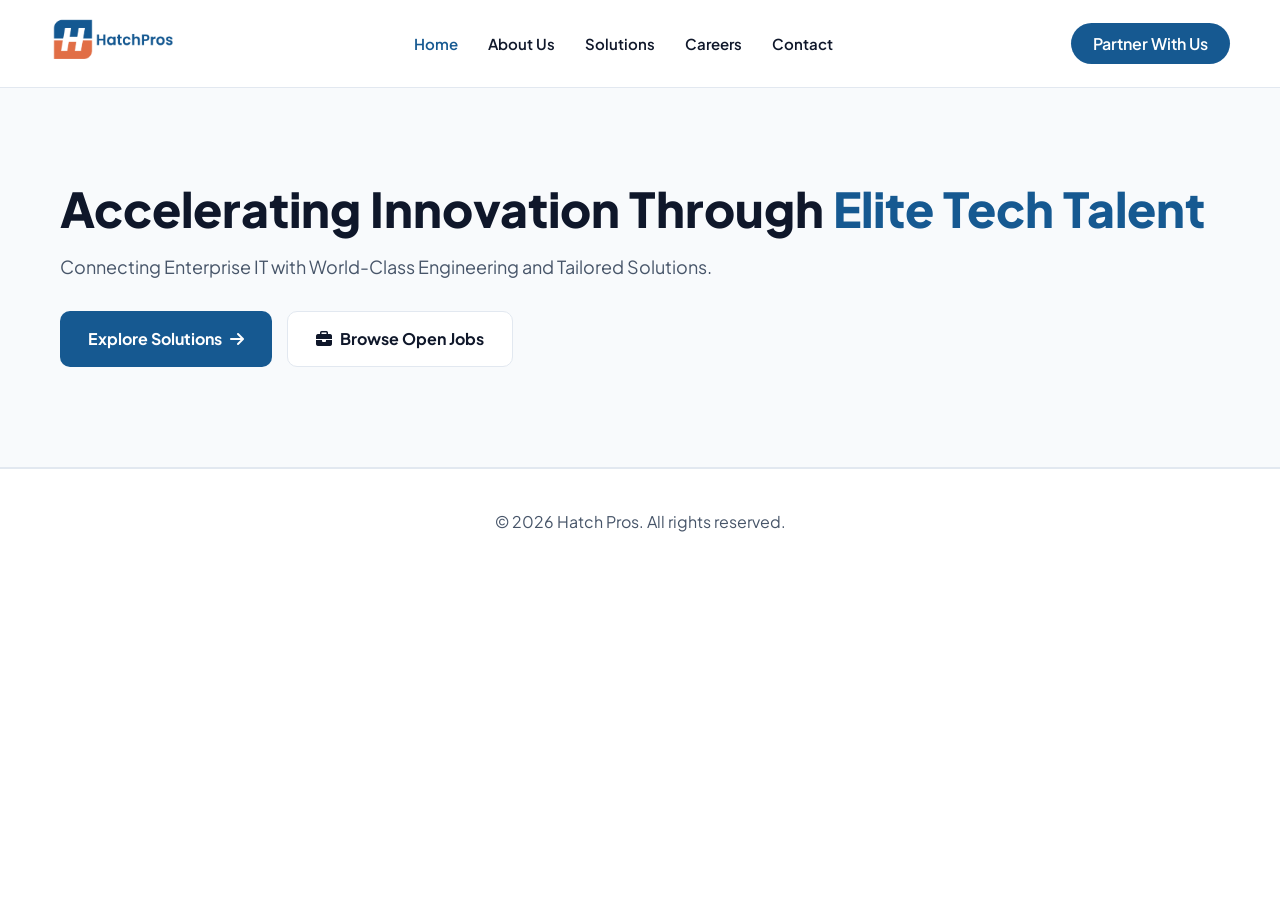
==== commit 1d6c810c: "Fix navbar routing and hero section structure in index.html and style.css" ====
--- a/index.html
+++ b/index.html
@@ -3,1535 +3,56 @@
 <head>
     <meta charset="UTF-8">
     <meta name="viewport" content="width=device-width, initial-scale=1.0">
-    <title>Hatch Pros | Global IT Solutions & Enterprise Staffing</title>
-    
-    <link rel="icon" type="image/png" href="/hp-favicon.png">
-    
-    <!-- Font Awesome -->
+    <title>Hatch Pros | Global IT Solutions</title>
     <link rel="stylesheet" href="https://cdnjs.cloudflare.com/ajax/libs/font-awesome/6.5.1/css/all.min.css">
-    <!-- Google Fonts -->
-    <link href="https://fonts.googleapis.com/css2?family=Plus+Jakarta+Sans:wght@400;500;600;700;800&display=swap" rel="stylesheet">
-    <!-- AOS Animation Library CSS -->
-    <link href="https://unpkg.com/aos@2.3.1/dist/aos.css" rel="stylesheet">
-    
-    <style>
-        /* ==========================================
-           ZIG-ZAG ALTERNATING SECTIONS (White & #165991)
-           ========================================== */
-        section:nth-child(odd) {
-            background-color: #ffffff;
-            color: #222222;
-        }
-
-        section:nth-child(even) {
-            background-color: #165991;
-            color: #ffffff;
-        }
-
-        /* Force text readability inside Blue (Even) Sections */
-        section:nth-child(even) h1,
-        section:nth-child(even) h2,
-        section:nth-child(even) h3,
-        section:nth-child(even) p,
-        section:nth-child(even) span,
-        section:nth-child(even) li,
-        section:nth-child(even) label {
-            color: #ffffff !important;
-        }
-
-        /* Specific Tag/Subtitle color adjustment on blue background for accent */
-        section:nth-child(even) .section-tag {
-            color: #ffb199 !important;
-        }
-
-        /* Cards/Boxes inside Blue Sections */
-        section:nth-child(even) .result-card,
-        section:nth-child(even) .service-card,
-        section:nth-child(even) .testimonial-card,
-        section:nth-child(even) .faq-item,
-        section:nth-child(even) .job-card {
-            background-color: rgba(255, 255, 255, 0.08) !important;
-            border-color: rgba(255, 255, 255, 0.2) !important;
-        }
-
-        section:nth-child(even) .result-card h3 {
-            background: none !important;
-            -webkit-text-fill-color: #ffffff !important;
-        }
-
-        section:nth-child(even) .faq-question i,
-        section:nth-child(even) .faq-answer,
-        section:nth-child(even) .job-details p {
-            color: #f1f5f9 !important;
-        }
-
-        /* Form fields inside Blue sections */
-        section:nth-child(even) .contact-form input,
-        section:nth-child(even) .contact-form select,
-        section:nth-child(even) .contact-form textarea,
-        section:nth-child(even) .search-box input {
-            background-color: #ffffff !important;
-            color: #333333 !important;
-            border: none;
-        }
-
-        /* Buttons inside Blue sections for contrast */
-        section:nth-child(even) .btn-primary {
-            background-color: #ffffff !important;
-            color: #165991 !important;
-        }
-
-        section:nth-child(even) .btn-primary:hover {
-            background-color: #f0f0f0 !important;
-        }
-
-        :root {
-            --primary: #165991;
-            --primary-dark: #0f3c63;
-            --primary-light: #2563eb;
-            --accent: #e17048;
-            --text-main: #0f172a;
-            --text-muted: #475569;
-            --bg-light: #ffffff;
-            --border-color: #e2e8f0;
-            --white: #ffffff;
-            --gradient: linear-gradient(135deg, #165991 0%, #2563eb 100%);
-        }
-
-        * {
-            margin: 0;
-            padding: 0;
-            box-sizing: border-box;
-            font-family: 'Plus Jakarta Sans', sans-serif;
-            scroll-behavior: smooth;
-        }
-
-        body {
-            color: var(--text-main);
-            background-color: var(--white);
-            line-height: 1.6;
-            overflow-x: hidden;
-        }
-
-        .container {
-            max-width: 1200px;
-            margin: 0 auto;
-            padding: 0 20px;
-        }
-
-        /* NEW HEADER / NAVBAR STYLING */
-        .navbar {
-            position: fixed;
-            top: 0;
-            left: 0;
-            width: 100%;
-            background: rgba(255, 255, 255, 0.95);
-            backdrop-filter: blur(16px);
-            -webkit-backdrop-filter: blur(16px);
-            display: flex;
-            justify-content: space-between;
-            align-items: center;
-            padding: 18px 50px;
-            border-bottom: 1px solid rgba(226, 232, 240, 0.8);
-            z-index: 1000;
-            transition: all 0.3s cubic-bezier(0.165, 0.84, 0.44, 1);
-        }
-
-        .navbar.scrolled {
-            padding: 12px 50px;
-            box-shadow: 0 10px 30px rgba(0,0,0,0.05);
-        }
-
-        .navbar-brand {
-            display: flex;
-            align-items: center;
-            text-decoration: none;
-        }
-
-        .site-logo {
-            height: 44px;
-            width: auto;
-            object-fit: contain;
-        }
-
-        .nav-links {
-            display: flex;
-            list-style: none;
-            gap: 30px;
-            align-items: center;
-        }
-
-        .nav-links a {
-            text-decoration: none;
-            color: var(--text-main);
-            font-size: 15px;
-            font-weight: 600;
-            transition: color 0.3s ease;
-        }
-
-        .nav-links a:hover,
-        .nav-links a.active {
-            color: var(--primary);
-        }
-
-        .nav-right-area {
-            display: flex;
-            align-items: center;
-            gap: 16px;
-        }
-
-        .nav-btn {
-            background: var(--primary);
-            color: var(--white);
-            padding: 10px 22px;
-            border-radius: 50px;
-            text-decoration: none;
-            font-weight: 600;
-            font-size: 14px;
-            transition: all 0.3s cubic-bezier(0.165, 0.84, 0.44, 1);
-            box-shadow: 0 4px 15px rgba(22, 89, 145, 0.3);
-            display: inline-block;
-        }
-
-        .nav-btn:hover {
-            transform: translateY(-2px);
-            box-shadow: 0 6px 20px rgba(22, 89, 145, 0.45);
-        }
-
-        .mobile-toggle {
-            display: none;
-            font-size: 22px;
-            cursor: pointer;
-            color: var(--text-main);
-            background: none;
-            border: none;
-        }
-
-        /* Hero Section */
-        .hero {
-            padding: 180px 0 130px;
-            background: #ffffff;
-            position: relative;
-        }
-
-        .hero-container {
-            display: grid;
-            grid-template-columns: 1.1fr 0.9fr;
-            gap: 60px;
-            align-items: center;
-        }
-
-        .hero-badge {
-            display: inline-flex;
-            align-items: center;
-            gap: 8px;
-            background: rgba(22, 89, 145, 0.08);
-            color: var(--primary);
-            padding: 8px 18px;
-            border-radius: 50px;
-            font-size: 13px;
-            font-weight: 700;
-            margin-bottom: 24px;
-            border: 1px solid rgba(22, 89, 145, 0.15);
-        }
-
-        .hero-text-content h1 {
-            font-size: 52px;
-            font-weight: 800;
-            line-height: 1.15;
-            margin-bottom: 22px;
-            letter-spacing: -1.2px;
-        }
-
-        .hero-text-content h1 span {
-            color: var(--primary);
-        }
-
-        .hero-text-content p {
-            font-size: 18px;
-            color: var(--text-muted);
-            margin-bottom: 35px;
-            line-height: 1.7;
-        }
-
-        .hero-buttons {
-            display: flex;
-            gap: 15px;
-            align-items: center;
-            flex-wrap: wrap;
-        }
-
-        /* Standard Buttons */
-        .btn-primary {
-            background: var(--primary);
-            color: var(--white);
-            padding: 15px 30px;
-            border-radius: 12px;
-            text-decoration: none;
-            font-weight: 700;
-            transition: all 0.3s cubic-bezier(0.165, 0.84, 0.44, 1);
-            box-shadow: 0 4px 20px rgba(22, 89, 145, 0.35);
-            display: inline-flex;
-            align-items: center;
-            gap: 8px;
-        }
-
-        .btn-primary:hover {
-            transform: translateY(-3px);
-            box-shadow: 0 8px 25px rgba(22, 89, 145, 0.5);
-        }
-
-        .btn-secondary {
-            background: var(--white);
-            color: var(--text-main);
-            border: 1px solid var(--border-color);
-            padding: 15px 30px;
-            border-radius: 12px;
-            text-decoration: none;
-            font-weight: 700;
-            transition: all 0.3s cubic-bezier(0.165, 0.84, 0.44, 1);
-            display: inline-flex;
-            align-items: center;
-            gap: 8px;
-        }
-
-        .btn-secondary:hover {
-            border-color: var(--primary);
-            color: var(--primary);
-            background: rgba(22, 89, 145, 0.02);
-            transform: translateY(-3px);
-        }
-
-        .hero-image-content img {
-            width: 100%;
-            border-radius: 20px;
-            box-shadow: 0 25px 50px -12px rgba(15, 23, 42, 0.15);
-            border: 1px solid rgba(226, 232, 240, 0.8);
-            transition: transform 0.5s ease;
-        }
-
-        .hero-image-content img:hover {
-            transform: scale(1.02);
-        }
-
-        /* Results / Metrics Section */
-        .results-section {
-            background: var(--white);
-            color: var(--text-main);
-            padding: 100px 0;
-            position: relative;
-            border-top: 1px solid var(--border-color);
-            border-bottom: 1px solid var(--border-color);
-        }
-
-        .results-header {
-            text-align: center;
-            max-width: 700px;
-            margin: 0 auto 60px;
-        }
-
-        .results-header .section-tag {
-            color: var(--primary);
-            font-weight: 700;
-            font-size: 13px;
-            letter-spacing: 2px;
-            margin-bottom: 12px;
-            display: block;
-            text-transform: uppercase;
-        }
-
-        .results-header h2 {
-            font-size: 38px;
-            font-weight: 800;
-            margin-bottom: 15px;
-            letter-spacing: -0.8px;
-        }
-
-        .results-header p {
-            color: var(--text-muted);
-            font-size: 17px;
-        }
-
-        .results-grid {
-            display: grid;
-            grid-template-columns: repeat(3, 1fr);
-            gap: 30px;
-            max-width: 950px;
-            margin: 0 auto;
-        }
-
-        .result-card {
-            background: var(--bg-light);
-            border: 1px solid var(--border-color);
-            border-radius: 16px;
-            padding: 40px 25px;
-            text-align: center;
-            transition: all 0.4s ease;
-        }
-
-        .result-card:hover {
-            transform: translateY(-6px);
-            border-color: var(--primary);
-            box-shadow: 0 20px 40px rgba(22, 89, 145, 0.08);
-        }
-
-        .result-card h3 {
-            font-size: 46px;
-            font-weight: 800;
-            color: var(--primary);
-            margin-bottom: 10px;
-        }
-
-        .result-card p {
-            color: var(--text-muted);
-            font-size: 16px;
-            font-weight: 600;
-        }
-
-        /* Section Common */
-        .section-title {
-            text-align: center;
-            max-width: 700px;
-            margin: 0 auto 60px;
-        }
-
-        .section-tag {
-            color: var(--primary);
-            font-weight: 700;
-            font-size: 13px;
-            letter-spacing: 2px;
-            margin-bottom: 12px;
-            display: block;
-            text-transform: uppercase;
-        }
-
-        .section-title h2 {
-            font-size: 38px;
-            font-weight: 800;
-            letter-spacing: -0.8px;
-        }
-
-        /* About Section */
-        .about-section {
-            padding: 130px 0;
-            background: var(--white);
-        }
-
-        .about-grid {
-            display: grid;
-            grid-template-columns: 1fr 1fr;
-            gap: 70px;
-            align-items: center;
-        }
-
-        .about-grid img {
-            width: 100%;
-            border-radius: 20px;
-            box-shadow: 0 20px 40px rgba(0,0,0,0.08);
-            border: 1px solid var(--border-color);
-            transition: transform 0.4s ease;
-        }
-
-        .about-grid img:hover {
-            transform: translateY(-4px);
-        }
-
-        /* Services Section */
-        .services-section {
-            padding: 130px 0;
-            background: var(--white);
-            border-top: 1px solid var(--border-color);
-        }
-
-        .services-grid {
-            display: grid;
-            grid-template-columns: repeat(3, 1fr);
-            gap: 30px;
-        }
-
-        .service-card {
-            background: var(--white);
-            border-radius: 16px;
-            overflow: hidden;
-            border: 1px solid var(--border-color);
-            transition: all 0.4s cubic-bezier(0.165, 0.84, 0.44, 1);
-        }
-
-        .service-card:hover {
-            transform: translateY(-8px);
-            box-shadow: 0 20px 40px rgba(22, 89, 145, 0.08);
-            border-color: rgba(22, 89, 145, 0.3);
-        }
-
-        .service-img img {
-            width: 100%;
-            height: 220px;
-            object-fit: cover;
-            transition: transform 0.6s ease;
-        }
-
-        .service-card:hover .service-img img {
-            transform: scale(1.06);
-        }
-
-        .service-content {
-            padding: 30px;
-        }
-
-        .service-content h3 {
-            font-size: 20px;
-            margin-bottom: 10px;
-            font-weight: 700;
-        }
-
-        .service-content p {
-            color: var(--text-muted);
-            font-size: 15px;
-        }
-
-        /* Testimonials Section */
-        .testimonials-section {
-            padding: 130px 0;
-            overflow: hidden;
-            background: var(--white);
-        }
-
-        .slider-container {
-            position: relative;
-            width: 100%;
-            overflow: hidden;
-            display: flex;
-            margin-bottom: 70px;
-            mask-image: linear-gradient(to right, transparent, black 8%, black 92%, transparent);
-            -webkit-mask-image: linear-gradient(to right, transparent, black 8%, black 92%, transparent);
-        }
-
-        .slider-track {
-            display: flex;
-            gap: 30px;
-            width: max-content;
-            animation: scrollSlider 28s linear infinite;
-        }
-
-        .slider-container:hover .slider-track {
-            animation-play-state: paused;
-        }
-
-        @keyframes scrollSlider {
-            0% { transform: translateX(0); }
-            100% { transform: translateX(calc(-360px * 3 - 30px * 3)); }
-        }
-
-        .testimonial-card {
-            background: var(--white);
-            border: 1px solid var(--border-color);
-            padding: 32px;
-            border-radius: 16px;
-            display: flex;
-            flex-direction: column;
-            justify-content: space-between;
-            width: 360px;
-            flex-shrink: 0;
-            transition: all 0.3s ease;
-        }
-
-        .testimonial-card:hover {
-            transform: translateY(-4px);
-            box-shadow: 0 12px 25px rgba(0,0,0,0.05);
-            border-color: var(--primary);
-        }
-
-        .stars {
-            color: #f59e0b;
-            margin-bottom: 14px;
-            font-size: 13px;
-        }
-
-        .testimonial-text {
-            font-style: italic;
-            color: var(--text-muted);
-            margin-bottom: 22px;
-            font-size: 15px;
-            line-height: 1.6;
-        }
-
-        .client-info h4 {
-            font-size: 16px;
-            font-weight: 700;
-        }
-
-        .client-info span {
-            font-size: 13px;
-            color: var(--primary);
-            font-weight: 600;
-        }
-
-        /* Client Logos Grid Layout */
-        .client-logos-wrapper {
-            margin-top: 40px;
-            text-align: center;
-        }
-
-        .clients-subheading {
-            font-size: 22px;
-            font-weight: 700;
-            margin-bottom: 30px;
-        }
-
-        .client-logos-grid {
-            display: grid;
-            grid-template-columns: repeat(4, 1fr);
-            gap: 20px;
-            align-items: center;
-            justify-content: center;
-        }
-
-        .client-logo-item {
-            background: #ffffff;
-            border: 1px solid #e2e8f0;
-            border-radius: 8px;
-            padding: 15px;
-            display: flex;
-            align-items: center;
-            justify-content: center;
-            height: 80px;
-            box-shadow: 0 2px 4px rgba(0,0,0,0.02);
-            transition: transform 0.3s ease;
-        }
-
-        .client-logo-item:hover {
-            transform: translateY(-3px);
-            box-shadow: 0 4px 12px rgba(0,0,0,0.08);
-            border-color: var(--primary);
-        }
-
-        .client-logo-item img {
-            max-width: 100%;
-            max-height: 100%;
-            object-fit: contain;
-        }
-
-        /* FAQ Section */
-        .faq-section {
-            padding: 130px 0;
-            background: var(--white);
-            border-top: 1px solid var(--border-color);
-        }
-
-        .faq-container {
-            max-width: 800px;
-            margin: 0 auto;
-            display: flex;
-            flex-direction: column;
-            gap: 16px;
-        }
-
-        .faq-item {
-            background: var(--white);
-            border: 1px solid var(--border-color);
-            border-radius: 12px;
-            overflow: hidden;
-            transition: all 0.3s ease;
-        }
-
-        .faq-question {
-            padding: 22px 25px;
-            display: flex;
-            justify-content: space-between;
-            align-items: center;
-            cursor: pointer;
-            font-weight: 700;
-            font-size: 17px;
-        }
-
-        .faq-question i {
-            transition: transform 0.3s ease;
-            color: var(--primary);
-        }
-
-        .faq-item.active .faq-question i {
-            transform: rotate(180deg);
-        }
-
-        .faq-answer {
-            max-height: 0;
-            overflow: hidden;
-            padding: 0 25px;
-            color: var(--text-muted);
-            font-size: 15px;
-            transition: all 0.35s cubic-bezier(0, 1, 0, 1);
-        }
-
-        .faq-item.active .faq-answer {
-            max-height: 200px;
-            padding: 0 25px 22px 25px;
-            transition: all 0.35s ease-in;
-        }
-
-        /* Jobs Section */
-        .jobs-section {
-            padding: 130px 0;
-            background: var(--white);
-            border-top: 1px solid var(--border-color);
-        }
-
-        .search-box {
-            max-width: 650px;
-            margin: 0 auto 40px;
-            position: relative;
-        }
-
-        .search-box input {
-            width: 100%;
-            padding: 16px 20px 16px 52px;
-            border: 1px solid var(--border-color);
-            border-radius: 14px;
-            font-size: 16px;
-            outline: none;
-            background: var(--white);
-            transition: all 0.3s ease;
-        }
-
-        .search-box input:focus {
-            border-color: var(--primary);
-            box-shadow: 0 4px 20px rgba(22, 89, 145, 0.1);
-        }
-
-        .search-box i {
-            position: absolute;
-            top: 50%;
-            left: 20px;
-            transform: translateY(-50%);
-            color: var(--text-muted);
-            font-size: 18px;
-        }
-
-        .jobs-list {
-            max-width: 850px;
-            margin: 0 auto;
-            display: flex;
-            flex-direction: column;
-            gap: 15px;
-        }
-
-        .job-card {
-            background: var(--white);
-            padding: 24px 28px;
-            border-radius: 14px;
-            border: 1px solid var(--border-color);
-            display: flex;
-            justify-content: space-between;
-            align-items: center;
-            transition: all 0.3s ease;
-        }
-
-        .job-card:hover {
-            transform: translateX(4px);
-            border-color: var(--primary);
-            box-shadow: 0 8px 25px rgba(0,0,0,0.04);
-        }
-
-        .job-details h4 {
-            font-size: 18px;
-            font-weight: 700;
-            margin-bottom: 5px;
-        }
-
-        .job-details p {
-            color: var(--text-muted);
-            font-size: 14px;
-        }
-
-        .apply-btn {
-            background: var(--primary);
-            color: var(--white);
-            border: none;
-            padding: 10px 22px;
-            border-radius: 8px;
-            font-weight: 600;
-            cursor: pointer;
-            transition: all 0.3s ease;
-        }
-
-        .apply-btn:hover {
-            background: var(--primary-dark);
-            transform: scale(1.04);
-        }
-
-        /* Contact Section */
-        .contact-section {
-            padding: 130px 0;
-            background: var(--white);
-            border-top: 1px solid var(--border-color);
-        }
-
-        .contact-container {
-            max-width: 800px;
-            margin: 0 auto;
-        }
-
-        .contact-form {
-            display: flex;
-            flex-direction: column;
-            gap: 20px;
-        }
-
-        .input-grid {
-            display: grid;
-            grid-template-columns: 1fr 1fr;
-            gap: 20px;
-        }
-
-        .contact-form input, .contact-form textarea {
-            width: 100%;
-            padding: 16px;
-            border: 1px solid var(--border-color);
-            border-radius: 12px;
-            font-size: 15px;
-            outline: none;
-            transition: all 0.3s ease;
-            background: var(--white);
-        }
-
-        .contact-form input:focus, .contact-form textarea:focus {
-            border-color: var(--primary);
-            box-shadow: 0 4px 15px rgba(22, 89, 145, 0.08);
-        }
-
-        .contact-info {
-            display: flex;
-            justify-content: center;
-            gap: 40px;
-            margin-top: 40px;
-            color: var(--text-muted);
-            font-weight: 600;
-            font-size: 15px;
-        }
-
-        .contact-info a {
-            color: var(--primary);
-            text-decoration: none;
-        }
-
-        .contact-info a:hover {
-            text-decoration: underline;
-        }
-
-        /* Footer */
-        footer {
-            background: var(--white);
-            color: var(--text-main);
-            padding: 40px 0;
-            border-top: 1px solid var(--border-color);
-        }
-
-        .footer-flex {
-            display: flex;
-            justify-content: space-between;
-            align-items: center;
-        }
-
-        .footer-logo img {
-            height: 38px;
-            width: auto;
-            object-fit: contain;
-            display: block;
-        }
-
-        .footer-right {
-            display: flex;
-            align-items: center;
-            gap: 25px;
-        }
-
-        .social-btn {
-            display: inline-flex;
-            align-items: center;
-            justify-content: center;
-            width: 38px;
-            height: 38px;
-            border-radius: 50%;
-            background: rgba(22, 89, 145, 0.08);
-            color: var(--primary);
-            font-size: 16px;
-            transition: all 0.3s ease;
-            text-decoration: none;
-            border: 1px solid rgba(22, 89, 145, 0.15);
-        }
-
-        .social-btn:hover {
-            background: var(--primary);
-            color: var(--white);
-            transform: translateY(-2px);
-            box-shadow: 0 4px 12px rgba(22, 89, 145, 0.3);
-        }
-
-        /* Modals */
-        .modal {
-            display: none;
-            position: fixed;
-            top: 0;
-            left: 0;
-            width: 100%;
-            height: 100%;
-            background: rgba(15, 23, 42, 0.7);
-            backdrop-filter: blur(8px);
-            z-index: 2500;
-            justify-content: center;
-            align-items: center;
-        }
-
-        .modal-card {
-            background: var(--white);
-            width: 100%;
-            max-width: 500px;
-            padding: 40px;
-            border-radius: 20px;
-            position: relative;
-            box-shadow: 0 25px 50px rgba(0,0,0,0.25);
-        }
-
-        .privacy-modal-card {
-            max-width: 700px;
-            max-height: 80vh;
-            overflow-y: auto;
-        }
-
-        .close-btn {
-            position: absolute;
-            top: 20px;
-            right: 24px;
-            font-size: 24px;
-            cursor: pointer;
-            color: var(--text-muted);
-            transition: color 0.3s;
-        }
-
-        .close-btn:hover {
-            color: var(--text-main);
-        }
-
-        .privacy-content h3 {
-            font-size: 24px;
-            margin-bottom: 4px;
-        }
-
-        .privacy-content h4 {
-            margin-top: 18px;
-            margin-bottom: 8px;
-            font-size: 16px;
-            color: var(--text-main);
-        }
-
-        .privacy-content p {
-            font-size: 14px;
-            color: var(--text-muted);
-            margin-bottom: 12px;
-            line-height: 1.6;
-        }
-
-        .privacy-content ul {
-            margin-bottom: 12px;
-            padding-left: 20px;
-            color: var(--text-muted);
-            font-size: 14px;
-        }
-
-        .privacy-content li {
-            margin-bottom: 6px;
-        }
-
-        /* Toast Alert Notification */
-        .toast {
-            position: fixed;
-            bottom: 30px;
-            right: 30px;
-            background: var(--text-main);
-            color: var(--white);
-            padding: 14px 24px;
-            border-radius: 10px;
-            box-shadow: 0 10px 30px rgba(0,0,0,0.2);
-            z-index: 3000;
-            display: flex;
-            align-items: center;
-            gap: 12px;
-            transform: translateY(100px);
-            opacity: 0;
-            transition: all 0.3s cubic-bezier(0.165, 0.84, 0.44, 1);
-        }
-
-        .toast.show {
-            transform: translateY(0);
-            opacity: 1;
-        }
-
-        .toast i {
-            color: #10b981;
-            font-size: 18px;
-        }
-
-        .hero, .results-section, .about-section, .services-section, .testimonials-section, .faq-section, .jobs-section, .contact-section {
-            padding: 70px 0 !important;
-        }
-
-        .hero {
-            padding-top: 130px !important;
-        }
-
-        @media (max-width: 1024px) {
-            .nav-links {
-                display: none;
-            }
-            .mobile-toggle {
-                display: block !important;
-            }
-        }
-
-        @media (max-width: 992px) {
-            .services-grid, .about-grid, .results-grid {
-                grid-template-columns: 1fr !important;
-                gap: 30px !important;
-            }
-            .hero-container {
-                grid-template-columns: 1fr !important;
-                text-align: center;
-                gap: 40px !important;
-            }
-            .hero-buttons {
-                justify-content: center;
-            }
-            .hero-badge {
-                margin: 0 auto 20px auto;
-            }
-        }
-
-        @media (max-width: 768px) {
-            .navbar {
-                padding: 15px 20px !important;
-            }
-            .hero-text-content h1 {
-                font-size: 34px !important;
-                line-height: 1.2 !important;
-            }
-            .hero-text-content p {
-                font-size: 15px !important;
-            }
-            .input-grid {
-                grid-template-columns: 1fr !important;
-            }
-            .client-logos-grid {
-                grid-template-columns: repeat(2, 1fr) !important;
-            }
-            .footer-flex {
-                flex-direction: column !important;
-                gap: 20px !important;
-                text-align: center;
-            }
-            .footer-right {
-                flex-direction: column !important;
-                gap: 15px !important;
-            }
-        }
-    </style>
+    <link href="https://fonts.googleapis.com/css2?family=Plus+Jakarta+Sans:wght@400;600;800&display=swap" rel="stylesheet">
+    <link rel="stylesheet" href="style.css">
 </head>
 <body>
 
-    <!-- Toast Notification -->
-    <div id="toast" class="toast">
-        <i class="fa-solid fa-circle-check"></i>
-        <span id="toastMsg">Action completed successfully!</span>
-    </div>
-
-    <!-- NEW NAVBAR FROM NEW WEBSITE -->
-    <header id="navbar" class="navbar" data-aos="fade-down" data-aos-duration="800">
-        <a href="index.html" class="navbar-brand">
+    <!-- NAVBAR -->
+    <header class="navbar">
+        <a href="index.html">
             <img src="images/logo.png" alt="HatchPros Logo" class="site-logo" onerror="this.src='logo.png';">
         </a>
         <ul class="nav-links">
-            <li><a href="#home" class="active">Home</a></li>
-            <li><a href="#about">About Us</a></li>
-            <li><a href="#services">Solutions</a></li>
-            <li><a href="#testimonials">Success Stories</a></li>
-            <li><a href="#jobs">Careers</a></li>
-            <li><a href="#contact">Contact</a></li>
+            <li><a href="index.html" class="active">Home</a></li>
+            <li><a href="about.html">About Us</a></li>
+            <li><a href="services.html">Solutions</a></li>
+            <li><a href="careers.html">Careers</a></li>
+            <li><a href="contact.html">Contact</a></li>
         </ul>
         <div class="nav-right-area">
-            <a href="#contact" class="nav-btn">Partner With Us</a>
-            <button class="mobile-toggle" id="mobileToggle"><i class="fa-solid fa-bars"></i></button>
+            <a href="contact.html" class="nav-btn">Partner With Us</a>
         </div>
     </header>
 
-    <!-- 1. Hero Section -->
-    <section id="home" class="hero">
-        <div class="hero-container container">
-            <div class="hero-text-content" data-aos="fade-right" data-aos-duration="1000">
-                <span class="hero-badge"><i class="fa-solid fa-circle" style="color:#10b981; font-size:8px;"></i> Enterprise IT Consulting & Workforce Solutions</span>
-                <h1>Accelerating Innovation Through <span>Elite Tech Talent</span></h1>
-                <p>Connecting Fortune companies with world-class engineering teams, IT consulting, and scalable workforce solutions across the USA.</p>
+    <!-- HERO SECTION -->
+    <section class="hero">
+        <div class="container">
+            <div class="hero-content">
+                <h1>Accelerating Innovation Through <span style="color: var(--primary);">Elite Tech Talent</span></h1>
+                <p>Connecting Enterprise IT with World-Class Engineering and Tailored Solutions.</p>
                 <div class="hero-buttons">
-                    <a href="#services" class="btn-primary">
+                    <a href="services.html" class="btn-primary">
                         <span>Explore Solutions</span>
-                        <i class="fa-solid fa-arrow-right icon-arrow"></i>
+                        <i class="fa-solid fa-arrow-right"></i>
                     </a>
-                    <a href="#jobs" class="btn-secondary">
+                    <a href="careers.html" class="btn-secondary">
                         <i class="fa-solid fa-briefcase"></i>
                         <span>Browse Open Jobs</span>
                     </a>
                 </div>
             </div>
-            <div class="hero-image-content" data-aos="fade-left" data-aos-duration="1000" data-aos-delay="200">
-                <img src="https://images.unsplash.com/photo-1531482615713-2afd69097998?auto=format&fit=crop&w=800&q=80" alt="Enterprise Tech Team">
-            </div>
         </div>
     </section>
 
-    <!-- 2. Results Section -->
-    <section class="results-section">
+    <!-- FOOTER -->
+    <footer>
         <div class="container">
-            <div class="results-header" data-aos="fade-up" data-aos-duration="800">
-                <span class="section-tag">OUR IMPACT</span>
-                <h2>Our Results Speak for Themselves</h2>
-                <p>Proven track record of delivering exceptional talent solutions</p>
-            </div>
-            <div class="results-grid">
-                <div class="result-card" data-aos="zoom-in" data-aos-duration="600" data-aos-delay="100">
-                    <h3 class="counter" data-target="200" data-suffix="+">0</h3>
-                    <p>Candidates Placed</p>
-                </div>
-                <div class="result-card" data-aos="zoom-in" data-aos-duration="600" data-aos-delay="200">
-                    <h3 class="counter" data-target="30" data-suffix="+">0</h3>
-                    <p>Active Enterprise Clients</p>
-                </div>
-                <div class="result-card" data-aos="zoom-in" data-aos-duration="600" data-aos-delay="300">
-                    <h3 class="counter" data-target="48" data-suffix="h">0</h3>
-                    <p>Average Time to Hire</p>
-                </div>
-            </div>
-        </div>
-    </section>
-
-    <!-- 3. About Section -->
-    <section id="about" class="about-section">
-        <div class="container about-grid">
-            <div data-aos="fade-right" data-aos-duration="1000">
-                <img src="https://images.unsplash.com/photo-1522071820081-009f0129c71c?auto=format&fit=crop&w=800&q=80" alt="Office Environment">
-            </div>
-            <div data-aos="fade-left" data-aos-duration="1000">
-                <span class="section-tag">WHO WE ARE</span>
-                <h2>Driving Digital Transformation Nationwide</h2>
-                <p style="color:var(--text-muted); margin-bottom: 20px;">Headquartered in Easton, Pennsylvania, Hatch Pros stands at the intersection of business strategy and cutting-edge software engineering. We partner with organizations across Healthcare, Enterprise Software, and Cloud Architecture.</p>
-                <ul style="list-style: none; display: flex; flex-direction: column; gap: 12px; color:var(--text-muted);">
-                    <li><i class="fa-solid fa-check" style="color:var(--primary); margin-right:8px;"></i> Specialized IT & Healthcare Staffing</li>
-                    <li><i class="fa-solid fa-check" style="color:var(--primary); margin-right:8px;"></i> Rigorous Vetting & Compliance Protocols</li>
-                    <li><i class="fa-solid fa-check" style="color:var(--primary); margin-right:8px;"></i> Dedicated Account Management</li>
-                </ul>
-            </div>
-        </div>
-    </section>
-
-    <!-- 4. Services Section -->
-    <section id="services" class="services-section">
-        <div class="container">
-            <div class="section-title" data-aos="fade-up" data-aos-duration="800">
-                <span class="section-tag">OUR EXPERTISE</span>
-                <h2>Comprehensive Enterprise Solutions</h2>
-            </div>
-            <div class="services-grid" style="grid-template-columns: repeat(2, 1fr);">
-                <div class="service-card" data-aos="fade-up" data-aos-duration="800" data-aos-delay="100">
-                    <div class="service-img">
-                        <img src="https://images.unsplash.com/photo-1504384308090-c894fdcc538d?auto=format&fit=crop&w=600&q=80" alt="IT Consulting">
-                    </div>
-                    <div class="service-content">
-                        <h3>IT Consulting & Staffing</h3>
-                        <p>Providing veteran software architects, full-stack developers, and DevOps engineers for critical enterprise projects.</p>
-                    </div>
-                </div>
-                <div class="service-card" data-aos="fade-up" data-aos-duration="800" data-aos-delay="200">
-                    <div class="service-img">
-                        <img src="https://images.unsplash.com/photo-1576091160399-112ba8d25d1d?auto=format&fit=crop&w=600&q=80" alt="Healthcare IT">
-                    </div>
-                    <div class="service-content">
-                        <h3>Healthcare IT Solutions</h3>
-                        <p>Expert Epic, EMR/EHR implementation consultants and clinical compliance experts to modernize modern care.</p>
-                    </div>
-                </div>
-                <div class="service-card" data-aos="fade-up" data-aos-duration="800" data-aos-delay="300">
-                    <div class="service-img">
-                        <img src="https://images.unsplash.com/photo-1563986768609-322da13575f3?auto=format&fit=crop&w=600&q=80" alt="Cybersecurity">
-                    </div>
-                    <div class="service-content">
-                        <h3>Cybersecurity & Compliance</h3>
-                        <p>Advanced security frameworks, penetration testing, and dedicated SOC analysts to safeguard enterprise systems.</p>
-                    </div>
-                </div>
-                <div class="service-card" data-aos="fade-up" data-aos-duration="800" data-aos-delay="400">
-                    <div class="service-img">
-                        <img src="https://images.unsplash.com/photo-1521737604893-d14cc237f11d?auto=format&fit=crop&w=600&q=80" alt="Workforce Solutions">
-                    </div>
-                    <div class="service-content">
-                        <h3>Workforce Solutions</h3>
-                        <p>Scalable contingent labor, contract-to-hire, and dedicated recruitment squads tailored to meet dynamic corporate goals.</p>
-                    </div>
-                </div>
-            </div>
-        </div>
-    </section>
-
-    <!-- 5. Job Openings Section -->
-    <section id="jobs" class="jobs-section">
-        <div class="container">
-            <div class="section-title" data-aos="fade-up" data-aos-duration="800">
-                <span class="section-tag">OPPORTUNITIES</span>
-                <h2>Featured Career Openings</h2>
-            </div>
-            
-            <div class="jobs-list" data-aos="fade-up" data-aos-duration="800" data-aos-delay="100" style="background: #ffffff; padding: 25px; border-radius: 14px; border: 1px solid #e2e8f0;">
-                <script type="text/javascript" src="https://jobsapi.ceipal.com/APISource/widget.js" data-ceipal-api-key="ZXByVXBOOCtFSWJXWVgwREU2VVAwUT09" data-ceipal-career-portal-id="Z3RkUkt2OXZJVld2MjFpOVRSTXoxZz09"></script>
-                <div id="example-widget-container"></div>
-            </div>
-        </div>
-    </section>
-
-    <!-- 6. Testimonials Section -->
-    <section id="testimonials" class="testimonials-section">
-        <div class="container">
-            <div class="section-title" data-aos="fade-up" data-aos-duration="800">
-                <span class="section-tag">CLIENT SUCCESS STORIES</span>
-                <h2>What Our Partners Say</h2>
-            </div>
-        </div>
-
-        <div class="slider-container">
-            <div class="slider-track">
-                <div class="testimonial-card">
-                    <div>
-                        <div class="stars"><i class="fa-solid fa-star"></i><i class="fa-solid fa-star"></i><i class="fa-solid fa-star"></i><i class="fa-solid fa-star"></i><i class="fa-solid fa-star"></i></div>
-                        <p class="testimonial-text">"We’ve worked with several vendors, but Hatch Pros stands out for their consistency and honesty. They don’t just send resumes — they send the right people."</p>
-                    </div>
-                    <div class="client-info">
-                        <h4>Michael</h4>
-                        <span>KellyMitchell</span>
-                    </div>
-                </div>
-
-                <div class="testimonial-card">
-                    <div>
-                        <div class="stars"><i class="fa-solid fa-star"></i><i class="fa-solid fa-star"></i><i class="fa-solid fa-star"></i><i class="fa-solid fa-star"></i><i class="fa-solid fa-star"></i></div>
-                        <p class="testimonial-text">"When we need talent, we think of Hatch Pros first."</p>
-                    </div>
-                    <div class="client-info">
-                        <h4>Hannah</h4>
-                        <span>The Plant Group</span>
-                    </div>
-                </div>
-
-                <div class="testimonial-card">
-                    <div>
-                        <div class="stars"><i class="fa-solid fa-star"></i><i class="fa-solid fa-star"></i><i class="fa-solid fa-star"></i><i class="fa-solid fa-star"></i><i class="fa-solid fa-star"></i></div>
-                        <p class="testimonial-text">"They helped us with Healthcare IT roles when we thought they only did IT."</p>
-                    </div>
-                    <div class="client-info">
-                        <h4>Darla</h4>
-                        <span>Experis</span>
-                    </div>
-                </div>
-
-                <div class="testimonial-card">
-                    <div>
-                        <div class="stars"><i class="fa-solid fa-star"></i><i class="fa-solid fa-star"></i><i class="fa-solid fa-star"></i><i class="fa-solid fa-star"></i><i class="fa-solid fa-star"></i></div>
-                        <p class="testimonial-text">"We’ve worked with several vendors, but Hatch Pros stands out for their consistency and honesty. They don’t just send resumes — they send the right people."</p>
-                    </div>
-                    <div class="client-info">
-                        <h4>Michael</h4>
-                        <span>KellyMitchell</span>
-                    </div>
-                </div>
-
-                <div class="testimonial-card">
-                    <div>
-                        <div class="stars"><i class="fa-solid fa-star"></i><i class="fa-solid fa-star"></i><i class="fa-solid fa-star"></i><i class="fa-solid fa-star"></i><i class="fa-solid fa-star"></i></div>
-                        <p class="testimonial-text">"When we need talent, we think of Hatch Pros first."</p>
-                    </div>
-                    <div class="client-info">
-                        <h4>Hannah</h4>
-                        <span>The Plant Group</span>
-                    </div>
-                </div>
-
-                <div class="testimonial-card">
-                    <div>
-                        <div class="stars"><i class="fa-solid fa-star"></i><i class="fa-solid fa-star"></i><i class="fa-solid fa-star"></i><i class="fa-solid fa-star"></i><i class="fa-solid fa-star"></i></div>
-                        <p class="testimonial-text">"They helped us with Healthcare IT roles when we thought they only did IT."</p>
-                    </div>
-                    <div class="client-info">
-                        <h4>Darla</h4>
-                        <span>Experis</span>
-                    </div>
-                </div>
-            </div>
-        </div>
-
-        <div class="container">
-            <div class="client-logos-wrapper" data-aos="fade-up" data-aos-duration="800">
-                <h3 class="clients-subheading">Trusted Industry Leaders</h3>
-                <div class="client-logos-grid">
-                    <div class="client-logo-item"><img src="GRGC.jpeg" alt="GRGC"></div>
-                    <div class="client-logo-item"><img src="planet.jpeg" alt="The Plant Group"></div>
-                    <div class="client-logo-item"><img src="Experis.jpeg" alt="Experis"></div>
-                    <div class="client-logo-item"><img src="Genesis10.jpeg" alt="Genesis10"></div>
-                    <div class="client-logo-item"><img src="EnterOne.jpeg" alt="EnterOne"></div>
-                    <div class="client-logo-item"><img src="fasttek.jpeg" alt="Fasttek"></div>
-                    <div class="client-logo-item"><img src="byrne.jpeg" alt="Byrne"></div>
-                    <div class="client-logo-item"><img src="Excel.jpeg" alt="Excel"></div>
-                </div>
-            </div>
-        </div>
-    </section>
-
-    <!-- 7. FAQ Section -->
-    <section id="faq" class="faq-section">
-        <div class="container">
-            <div class="section-title" data-aos="fade-up" data-aos-duration="800">
-                <span class="section-tag">EXPERT INSIGHTS</span>
-                <h2>Frequently Asked Questions</h2>
-            </div>
-            <div class="faq-container" data-aos="fade-up" data-aos-duration="800" data-aos-delay="100">
-                <div class="faq-item">
-                    <div class="faq-question" onclick="toggleFaq(this)">
-                        <span>How fast can Hatch Pros onboard specialized tech talent?</span>
-                        <i class="fa-solid fa-chevron-down"></i>
-                    </div>
-                    <div class="faq-answer">
-                        <p>Through our pre-vetted network of engineering and healthcare IT professionals, we typically present qualified candidate shortlists within 48 hours of intake.</p>
-                    </div>
-                </div>
-                <div class="faq-item">
-                    <div class="faq-question" onclick="toggleFaq(this)">
-                        <span>What engagement models do you offer for enterprise clients?</span>
-                        <i class="fa-solid fa-chevron-down"></i>
-                    </div>
-                    <div class="faq-answer">
-                        <p>We offer flexible models including W2 Contract, Contract-to-Hire, Direct Permanent Placement, and Dedicated Project Squads tailored to your corporate goals.</p>
-                    </div>
-                </div>
-                <div class="faq-item">
-                    <div class="faq-question" onclick="toggleFaq(this)">
-                        <span>Are your candidates compliant with federal and industry standards?</span>
-                        <i class="fa-solid fa-chevron-down"></i>
-                    </div>
-                    <div class="faq-answer">
-                        <p>Yes, all candidates undergo rigorous background checks, compliance validation, and technical screening before deployment to ensure absolute peace of mind.</p>
-                    </div>
-                </div>
-            </div>
-        </div>
-    </section>
-
-    <!-- 8. Contact Section -->
-    <section id="contact" class="contact-section">
-        <div class="container contact-container">
-            <div class="section-title" data-aos="fade-up" data-aos-duration="800">
-                <span class="section-tag">GET IN TOUCH</span>
-                <h2>Connect With Our Corporate Team</h2>
-            </div>
-            
-            <form id="contactForm" class="contact-form" action="https://api.web3forms.com/submit" method="POST" data-aos="fade-up" data-aos-duration="800" data-aos-delay="100">
-                <input type="hidden" name="access_key" value="f12160ae-72b0-4f01-8a3a-3145614e47a4">
-
-                <div class="input-grid">
-                    <input type="text" name="name" placeholder="Full Name" required>
-                    <input type="email" name="email" placeholder="Corporate Email Address" required>
-                </div>
-
-                <select name="service_interest" required style="width: 100%; padding: 12px 15px; margin-bottom: 15px; border: 1px solid #ddd; border-radius: 6px; font-size: 14px; background-color: #fff; color: #333; cursor: pointer;">
-                    <option value="" disabled selected>Select Area of Interest / Technology</option>
-                    <option value="Web & Software Development">Web & Software Development</option>
-                    <option value="AI & Automation Solutions">AI & Automation Solutions</option>
-                    <option value="Cloud & Infrastructure">Cloud & Infrastructure</option>
-                    <option value="Corporate IT Consulting">Corporate IT Consulting</option>
-                </select>
-                
-                <textarea name="message" placeholder="How can Hatch Pros assist your organization?" rows="5" required></textarea>
-                
-                <button type="submit" class="btn-primary" style="width: 100%; border:none; cursor:pointer; padding: 14px; font-weight: 600; border-radius: 6px; justify-content: center;">Send Message</button>
-            </form>
-
-            <div class="contact-info" data-aos="fade-up" data-aos-duration="800" data-aos-delay="200">
-                <span><i class="fa-solid fa-phone"></i> 484-726-0232</span>
-                <span><i class="fa-solid fa-location-dot"></i> Easton, PA</span>
-                <span><i class="fa-solid fa-envelope"></i> info@hatchpros.net</span>
-            </div>
-        </div>
-    </section>
-
-    <!-- Modals -->
-    <div id="jobModal" class="modal">
-        <div class="modal-card">
-            <span class="close-btn" onclick="closeModal()">&times;</span>
-            <h3 style="margin-bottom: 20px;">Apply for <span id="modalJobTitle" style="color:var(--primary);">Role</span></h3>
-            <form onsubmit="handleApplication(event)" style="display: flex; flex-direction: column; gap: 15px;">
-                <input type="text" placeholder="Full Name" required style="width:100%; padding:14px; border:1px solid var(--border-color); border-radius:10px;">
-                <input type="email" placeholder="Email Address" required style="width:100%; padding:14px; border:1px solid var(--border-color); border-radius:10px;">
-                <input type="text" placeholder="Phone Number" required style="width:100%; padding:14px; border:1px solid var(--border-color); border-radius:10px;">
-                <input type="file" required style="padding:10px 0;">
-                <button type="submit" class="btn-primary" style="width:100%; border:none; cursor:pointer; justify-content: center;">Submit Application</button>
-            </form>
-        </div>
-    </div>
-
-    <div id="privacyModal" class="modal">
-        <div class="modal-card privacy-modal-card">
-            <span class="close-btn" onclick="closePrivacyModal()">&times;</span>
-            <div class="privacy-content">
-                <h3>Privacy Policy</h3>
-                <p><em>Last modified July 08, 2024, to update our Privacy Policy for use by HatchPros, Inc.</em></p>
-                
-                <h4>Introduction</h4>
-                <p>This Privacy Policy explains how HatchPros, Inc. collects, uses, and discloses personal information about our customers, prospective customers, and visitors to our website at <a href="https://hatchpros.net/" target="_blank" style="color: var(--primary);">https://hatchpros.net/</a>.</p>
-                
-                <h4>Collection of Personal Information</h4>
-                <p>HatchPros, Inc., are committed to safeguarding your privacy and ensuring that your personal information is protected. As part of our staffing services, we collect personal information directly from our candidates and customers through various channels including online forms available on our website, phone calls, and text messages.</p>
-                
-                <ul>
-                    <li><strong>Name:</strong> To identify and address you appropriately.</li>
-                    <li><strong>Phone Number:</strong> For communication regarding job opportunities and placement services.</li>
-                    <li><strong>Email:</strong> For sending job alerts, updates, and other pertinent information.</li>
-                    <li><strong>Resume:</strong> To evaluate your qualifications and match you with suitable job opportunities.</li>
-                </ul>
-
-                <p>By submitting your personal information through these channels, you consent to our collection, use, and processing of this data for the purposes outlined above. HatchPros, Inc. do not share your personal information with third parties/affiliates or partners.</p>
-            </div>
-        </div>
-    </div>
-
-    <!-- Footer -->
-    <footer>
-        <div class="container footer-flex">
-            <div class="footer-logo">
-                <img src="images/logo.png" alt="Hatch Pros Logo" onerror="this.src='logo.png';">
-            </div>
-            <p>&copy; 2026 Hatch Pros. All rights reserved. E-Verify Employer.</p>
-            <div class="footer-right">
-                <a href="javascript:void(0)" onclick="openPrivacyModal()" style="color: var(--primary); text-decoration: underline; font-weight: 600; font-size: 14px;">Privacy Policy</a>
-                <a href="https://www.linkedin.com/company/hatchpros/" target="_blank" class="social-btn" aria-label="LinkedIn"><i class="fa-brands fa-linkedin-in"></i></a>
-            </div>
+            <p>&copy; 2026 Hatch Pros. All rights reserved.</p>
         </div>
     </footer>
 
-    <!-- AOS Animation Library JS -->
-    <script src="https://unpkg.com/aos@2.3.1/dist/aos.js"></script>
-    <script>
-        AOS.init({
-            once: true,
-            offset: 40,
-        });
-
-        window.addEventListener('scroll', function() {
-            const navbar = document.getElementById('navbar');
-            if (window.scrollY > 40) {
-                navbar.classList.add('scrolled');
-            } else {
-                navbar.classList.remove('scrolled');
-            }
-        });
-
-        function toggleFaq(element) {
-            const parent = element.parentElement;
-            const wasActive = parent.classList.contains('active');
-            
-            document.querySelectorAll('.faq-item').forEach(item => {
-                item.classList.remove('active');
-            });
-
-            if (!wasActive) {
-                parent.classList.add('active');
-            }
-        }
-
-        function showToast(message) {
-            const toast = document.getElementById('toast');
-            const toastMsg = document.getElementById('toastMsg');
-            toastMsg.innerText = message;
-            toast.classList.add('show');
-            setTimeout(() => {
-                toast.classList.remove('show');
-            }, 3500);
-        }
-
-        function openModal(jobTitle) {
-            document.getElementById('modalJobTitle').innerText = jobTitle;
-            document.getElementById('jobModal').style.display = 'flex';
-        }
-        function closeModal() {
-            document.getElementById('jobModal').style.display = 'none';
-        }
-        function openPrivacyModal() {
-            document.getElementById('privacyModal').style.display = 'flex';
-        }
-        function closePrivacyModal() {
-            document.getElementById('privacyModal').style.display = 'none';
-        }
-        function handleApplication(e) {
-            e.preventDefault();
-            closeModal();
-            showToast('Application submitted successfully!');
-        }
-
-        const mobileToggle = document.getElementById('mobileToggle');
-        const navLinks = document.querySelector('.nav-links');
-
-        if (mobileToggle) {
-            mobileToggle.addEventListener('click', () => {
-                if (navLinks.style.display === 'flex') {
-                    navLinks.style.display = 'none';
-                } else {
-                    navLinks.style.display = 'flex';
-                    navLinks.style.flexDirection = 'column';
-                    navLinks.style.position = 'absolute';
-                    navLinks.style.top = '100%';
-                    navLinks.style.left = '0';
-                    navLinks.style.width = '100%';
-                    navLinks.style.background = '#ffffff';
-                    navLinks.style.padding = '20px';
-                    navLinks.style.boxShadow = '0 10px 20px rgba(0,0,0,0.08)';
-                    navLinks.style.borderBottom = '1px solid #e2e8f0';
-                }
-            });
-        }
-
-        const counters = document.querySelectorAll('.counter');
-        let animated = false;
-
-        function runCounters() {
-            counters.forEach(counter => {
-                const target = +counter.getAttribute('data-target');
-                const suffix = counter.getAttribute('data-suffix') || '';
-                const duration = 2000;
-                const increment = target / (duration / 16);
-                let current = 0;
-
-                const updateCounter = () => {
-                    current += increment;
-                    if (current < target) {
-                        counter.innerText = Math.ceil(current) + suffix;
-                        requestAnimationFrame(updateCounter);
-                    } else {
-                        counter.innerText = target + suffix;
-                    }
-                };
-                updateCounter();
-            });
-        }
-
-        const resultsSection = document.querySelector('.results-section');
-        window.addEventListener('scroll', () => {
-            const sectionPos = resultsSection.getBoundingClientRect().top;
-            const screenHeight = window.innerHeight;
-            if (sectionPos < screenHeight && !animated) {
-                runCounters();
-                animated = true;
-            }
-        });
-    </script>
 </body>
 </html>
--- a/style.css
+++ b/style.css
@@ -0,0 +1,152 @@
+:root {
+    --primary: #165991;
+    --primary-dark: #0f3c63;
+    --accent: #e17048;
+    --text-main: #0f172a;
+    --text-muted: #475569;
+    --bg-light: #f8fafc;
+    --border-color: #e2e8f0;
+    --white: #ffffff;
+}
+
+* {
+    margin: 0;
+    padding: 0;
+    box-sizing: border-box;
+    font-family: 'Plus Jakarta Sans', sans-serif;
+}
+
+body {
+    color: var(--text-main);
+    background-color: var(--white);
+    line-height: 1.6;
+    overflow-x: hidden;
+}
+
+.container {
+    max-width: 1200px;
+    margin: 0 auto;
+    padding: 0 20px;
+}
+
+/* NAVBAR */
+.navbar {
+    position: fixed;
+    top: 0;
+    left: 0;
+    width: 100%;
+    background: rgba(255, 255, 255, 0.95);
+    backdrop-filter: blur(16px);
+    display: flex;
+    justify-content: space-between;
+    align-items: center;
+    padding: 18px 50px;
+    border-bottom: 1px solid var(--border-color);
+    z-index: 1000;
+}
+
+.site-logo {
+    height: 44px;
+    width: auto;
+}
+
+.nav-links {
+    display: flex;
+    list-style: none;
+    gap: 30px;
+}
+
+.nav-links a {
+    text-decoration: none;
+    color: var(--text-main);
+    font-size: 15px;
+    font-weight: 600;
+    transition: color 0.3s ease;
+}
+
+.nav-links a:hover,
+.nav-links a.active {
+    color: var(--primary);
+}
+
+.nav-btn {
+    background: var(--primary);
+    color: var(--white);
+    padding: 10px 22px;
+    border-radius: 50px;
+    text-decoration: none;
+    font-weight: 600;
+    transition: background 0.3s ease;
+}
+
+.nav-btn:hover {
+    background: var(--primary-dark);
+}
+
+/* HERO SECTION */
+.hero {
+    padding: 180px 0 100px;
+    background: var(--bg-light);
+    border-bottom: 1px solid var(--border-color);
+}
+
+.hero-content h1 {
+    font-size: 48px;
+    font-weight: 800;
+    line-height: 1.2;
+}
+
+.hero-content p {
+    margin-top: 15px;
+    color: var(--text-muted);
+    font-size: 18px;
+}
+
+.hero-buttons {
+    display: flex;
+    gap: 15px;
+    margin-top: 30px;
+}
+
+.btn-primary {
+    background: var(--primary);
+    color: var(--white);
+    padding: 14px 28px;
+    border-radius: 10px;
+    text-decoration: none;
+    font-weight: 700;
+    display: inline-flex;
+    align-items: center;
+    gap: 8px;
+    transition: background 0.3s ease;
+}
+
+.btn-primary:hover {
+    background: var(--primary-dark);
+}
+
+.btn-secondary {
+    background: var(--white);
+    color: var(--text-main);
+    border: 1px solid var(--border-color);
+    padding: 14px 28px;
+    border-radius: 10px;
+    text-decoration: none;
+    font-weight: 700;
+    display: inline-flex;
+    align-items: center;
+    gap: 8px;
+    transition: border-color 0.3s ease;
+}
+
+.btn-secondary:hover {
+    border-color: var(--primary);
+}
+
+/* FOOTER */
+footer {
+    padding: 40px 0;
+    border-top: 1px solid var(--border-color);
+    text-align: center;
+    color: var(--text-muted);
+}
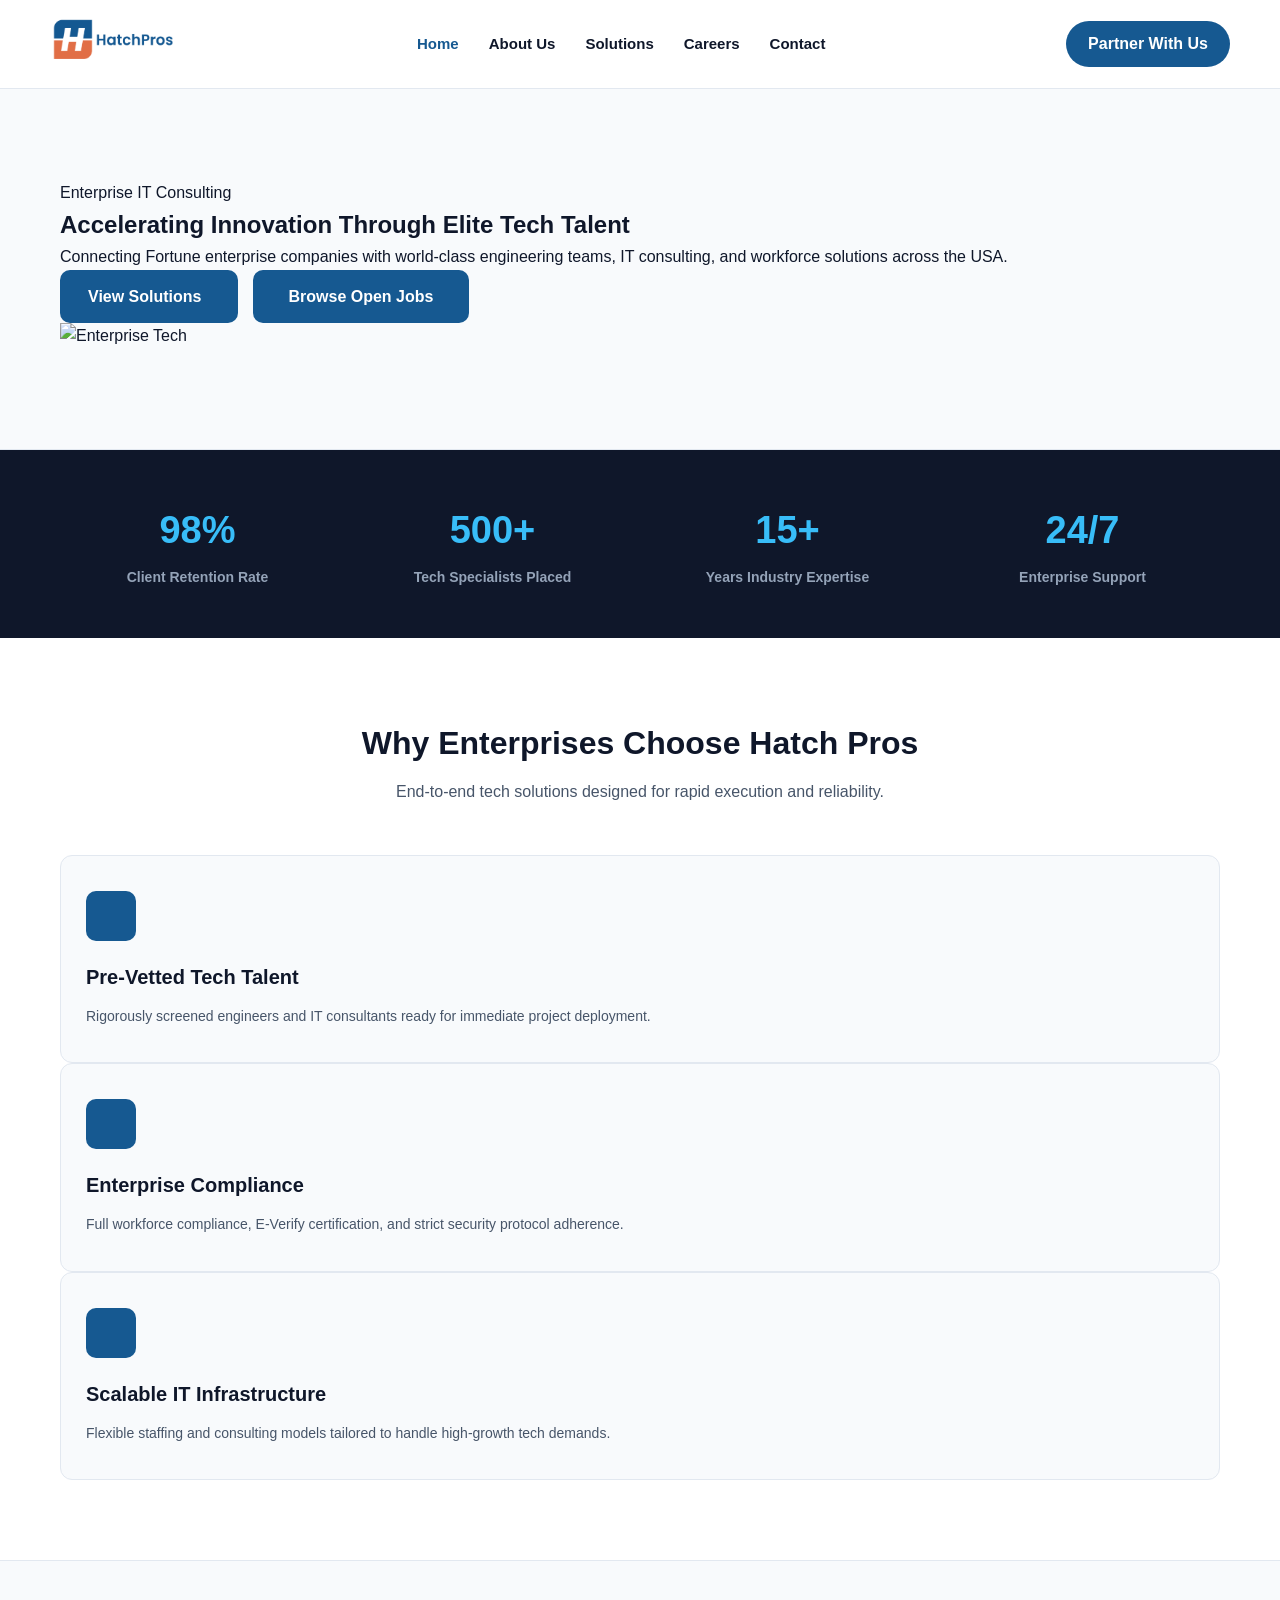
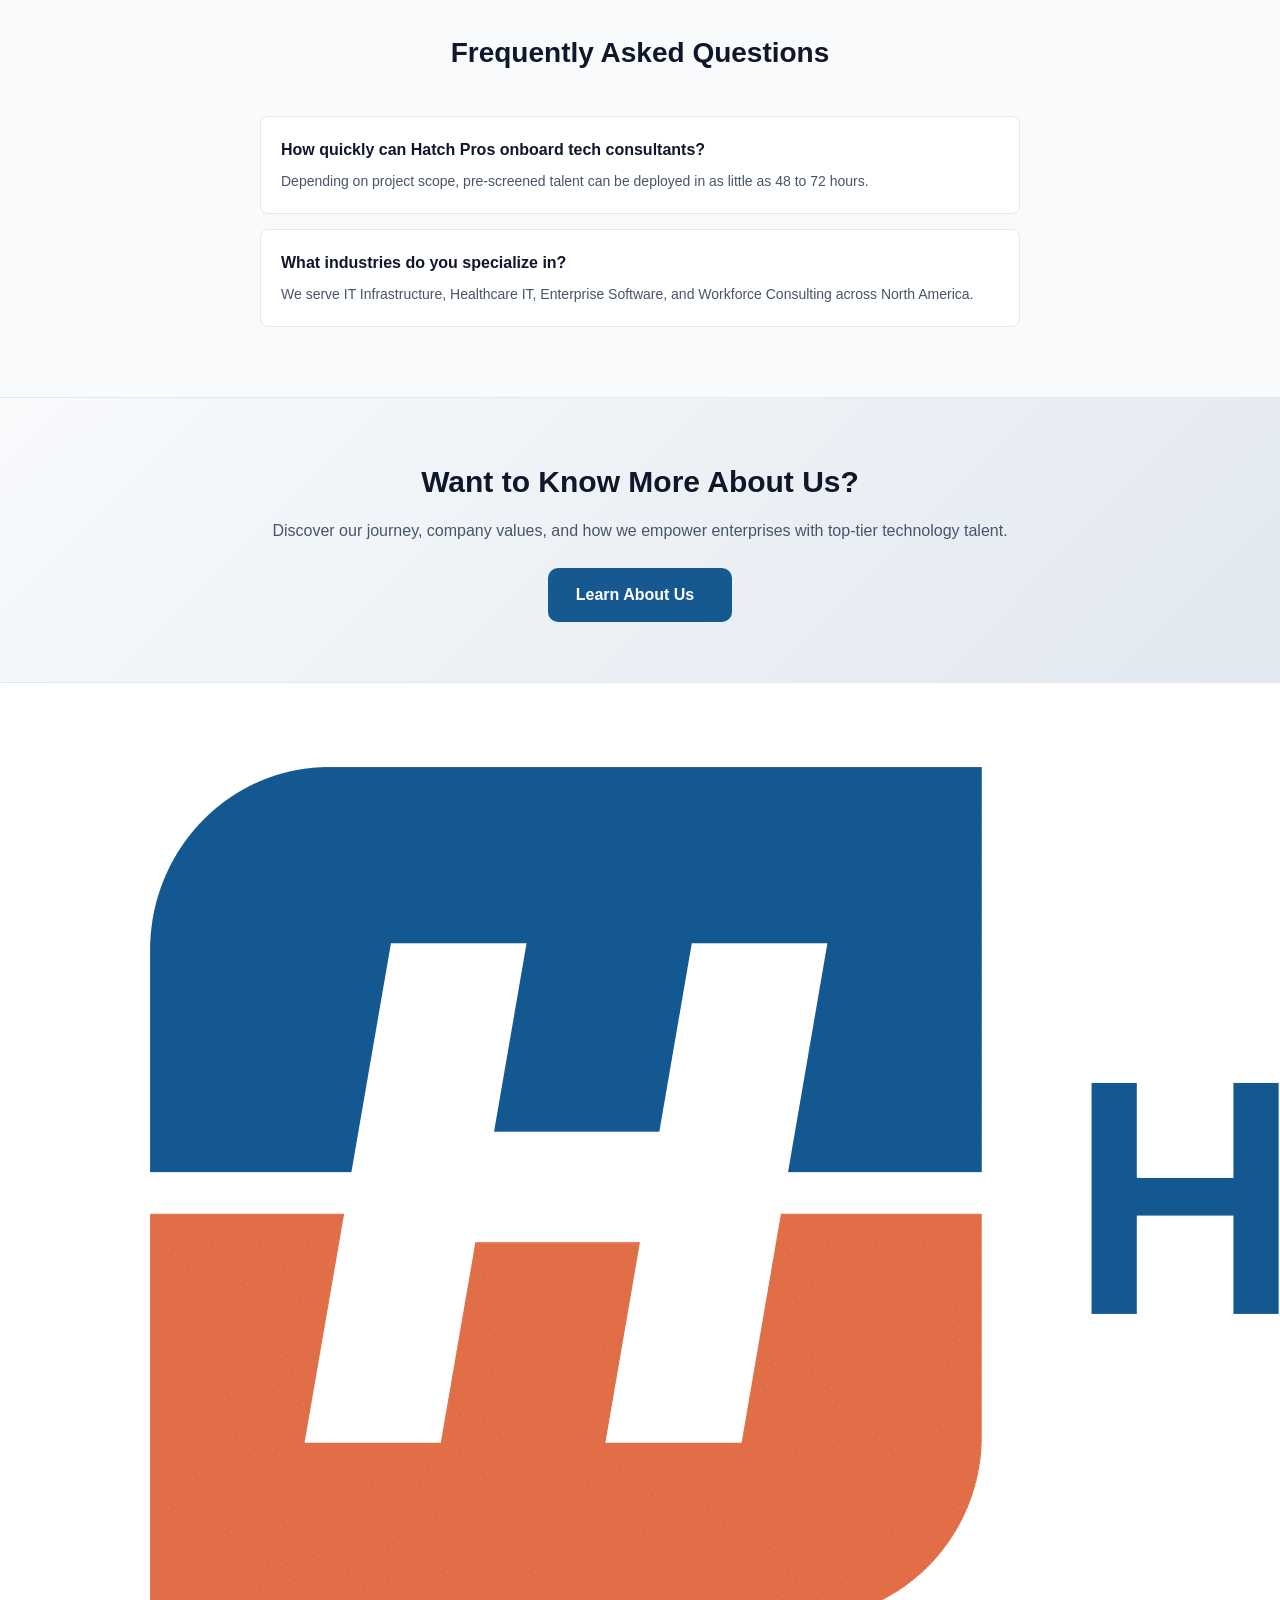
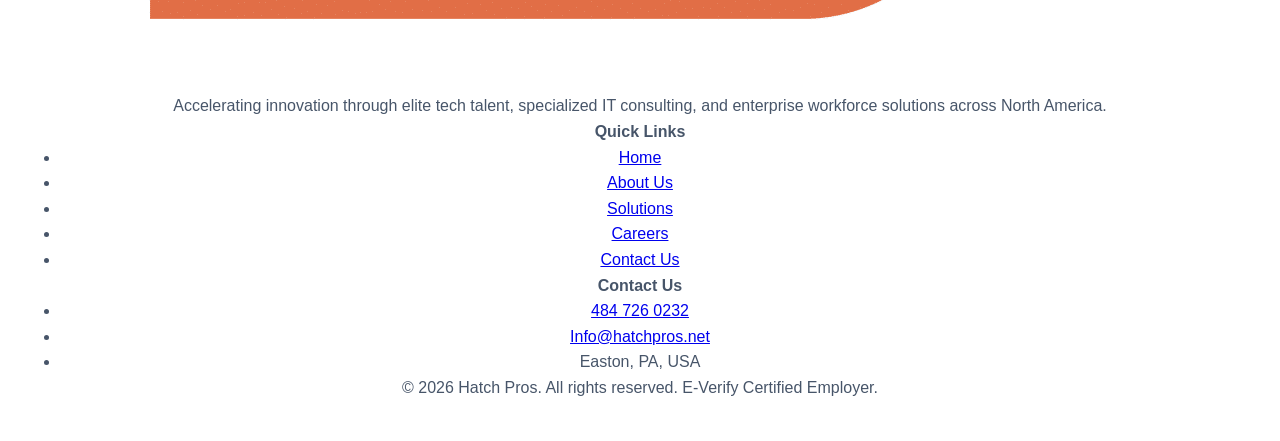
==== commit f683038e: "restored oldwebsite" ====
--- a/index.html
+++ b/index.html
@@ -3,17 +3,18 @@
 <head>
     <meta charset="UTF-8">
     <meta name="viewport" content="width=device-width, initial-scale=1.0">
-    <title>Hatch Pros | Global IT Solutions</title>
-    <link rel="stylesheet" href="https://cdnjs.cloudflare.com/ajax/libs/font-awesome/6.5.1/css/all.min.css">
-    <link href="https://fonts.googleapis.com/css2?family=Plus+Jakarta+Sans:wght@400;600;800&display=swap" rel="stylesheet">
+    <title>Hatch Pros | Home</title>
+    <!-- Font Awesome CDN -->
+    <script src="https://cdnjs.cloudflare.com/ajax/libs/font-awesome/6.5.1/js/all.min.js" crossorigin="anonymous"></script>
     <link rel="stylesheet" href="style.css">
 </head>
+
 <body>
 
-    <!-- NAVBAR -->
+    <!-- Shared Navigation Bar -->
     <header class="navbar">
-        <a href="index.html">
-            <img src="images/logo.png" alt="HatchPros Logo" class="site-logo" onerror="this.src='logo.png';">
+        <a href="index.html" class="navbar-brand">
+            <img src="images/logo.png" alt="HatchPros Logo" class="site-logo">
         </a>
         <ul class="nav-links">
             <li><a href="index.html" class="active">Home</a></li>
@@ -22,37 +23,230 @@
             <li><a href="careers.html">Careers</a></li>
             <li><a href="contact.html">Contact</a></li>
         </ul>
-        <div class="nav-right-area">
-            <a href="contact.html" class="nav-btn">Partner With Us</a>
-        </div>
+        <a href="contact.html" class="nav-btn">Partner With Us</a>
     </header>
 
-    <!-- HERO SECTION -->
+    <!-- Hero Section -->
     <section class="hero">
-        <div class="container">
-            <div class="hero-content">
-                <h1>Accelerating Innovation Through <span style="color: var(--primary);">Elite Tech Talent</span></h1>
-                <p>Connecting Enterprise IT with World-Class Engineering and Tailored Solutions.</p>
-                <div class="hero-buttons">
+        <div class="container hero-container">
+            <div class="hero-text">
+                <span class="hero-badge"><i class="fa-solid fa-circle" style="color:#10b981; font-size:8px;"></i> Enterprise IT Consulting</span>
+                <h1>Accelerating Innovation Through <span>Elite Tech Talent</span></h1>
+                <p>Connecting Fortune enterprise companies with world-class engineering teams, IT consulting, and workforce solutions across the USA.</p>
+                <div style="display: flex; gap: 15px; align-items: center; flex-wrap: wrap;">
                     <a href="services.html" class="btn-primary">
-                        <span>Explore Solutions</span>
-                        <i class="fa-solid fa-arrow-right"></i>
+                        <span>View Solutions</span>
+                        <i class="fa-solid fa-arrow-right icon-arrow"></i>
                     </a>
-                    <a href="careers.html" class="btn-secondary">
+                    <a href="careers.html" class="btn-primary">
                         <i class="fa-solid fa-briefcase"></i>
                         <span>Browse Open Jobs</span>
+                        <i class="fa-solid fa-arrow-right icon-arrow"></i>
                     </a>
                 </div>
             </div>
-        </div>
-    </section>
-
-    <!-- FOOTER -->
-    <footer>
+            <div class="hero-image">
+                <img src="https://images.unsplash.com/photo-1531482615713-2afd69097998?auto=format&fit=crop&w=800&q=80" alt="Enterprise Tech">
+            </div>
+        </div>
+    </section>
+
+   <!-- Enterprise Metrics Graphic Section -->
+    <section style="background: #0f172a; padding: 50px 0; color: #fff;">
+        <div class="container" style="display: grid; grid-template-columns: repeat(auto-fit, minmax(180px, 1fr)); gap: 20px; text-align: center;">
+            <div>
+                <h3 style="font-size: 38px; font-weight: 800; color: #38bdf8; margin-bottom: 5px; font-variant-numeric: tabular-nums;">
+                    <span class="counter" data-target="98">0</span>%
+                </h3>
+                <p style="color: #94a3b8; font-size: 14px; font-weight: 600;">Client Retention Rate</p>
+            </div>
+            <div>
+                <h3 style="font-size: 38px; font-weight: 800; color: #38bdf8; margin-bottom: 5px; font-variant-numeric: tabular-nums;">
+                    <span class="counter" data-target="500">0</span>+
+                </h3>
+                <p style="color: #94a3b8; font-size: 14px; font-weight: 600;">Tech Specialists Placed</p>
+            </div>
+            <div>
+                <h3 style="font-size: 38px; font-weight: 800; color: #38bdf8; margin-bottom: 5px; font-variant-numeric: tabular-nums;">
+                    <span class="counter" data-target="15">0</span>+
+                </h3>
+                <p style="color: #94a3b8; font-size: 14px; font-weight: 600;">Years Industry Expertise</p>
+            </div>
+            <div>
+                <h3 style="font-size: 38px; font-weight: 800; color: #38bdf8; margin-bottom: 5px;">24/7</h3>
+                <p style="color: #94a3b8; font-size: 14px; font-weight: 600;">Enterprise Support</p>
+            </div>
+        </div>
+    </section>
+
+    <!-- Process / Feature Grid -->
+    <section style="padding: 80px 0; background: #ffffff;">
         <div class="container">
-            <p>&copy; 2026 Hatch Pros. All rights reserved.</p>
+            <div style="text-align: center; max-width: 600px; margin: 0 auto 50px;">
+                <h2 style="font-size: 32px; font-weight: 800; color: #0f172a;">Why Enterprises Choose Hatch Pros</h2>
+                <p style="color: #475569; margin-top: 10px;">End-to-end tech solutions designed for rapid execution and reliability.</p>
+            </div>
+
+            <div class="why-choose-us-grid">
+                <div style="padding: 35px 25px; border: 1px solid #e2e8f0; border-radius: 12px; background: #f8fafc;">
+                    <div style="width: 50px; height: 50px; background: #165991; color: #fff; border-radius: 10px; display: flex; align-items: center; justify-content: center; font-size: 20px; margin-bottom: 20px;">
+                        <i class="fa-solid fa-microchip"></i>
+                    </div>
+                    <h3 style="font-size: 20px; font-weight: 700; color: #0f172a; margin-bottom: 12px;">Pre-Vetted Tech Talent</h3>
+                    <p style="color: #475569; font-size: 14px; line-height: 1.6;">Rigorously screened engineers and IT consultants ready for immediate project deployment.</p>
+                </div>
+
+                <div style="padding: 35px 25px; border: 1px solid #e2e8f0; border-radius: 12px; background: #f8fafc;">
+                    <div style="width: 50px; height: 50px; background: #165991; color: #fff; border-radius: 10px; display: flex; align-items: center; justify-content: center; font-size: 20px; margin-bottom: 20px;">
+                        <i class="fa-solid fa-shield-halved"></i>
+                    </div>
+                    <h3 style="font-size: 20px; font-weight: 700; color: #0f172a; margin-bottom: 12px;">Enterprise Compliance</h3>
+                    <p style="color: #475569; font-size: 14px; line-height: 1.6;">Full workforce compliance, E-Verify certification, and strict security protocol adherence.</p>
+                </div>
+
+                <div style="padding: 35px 25px; border: 1px solid #e2e8f0; border-radius: 12px; background: #f8fafc;">
+                    <div style="width: 50px; height: 50px; background: #165991; color: #fff; border-radius: 10px; display: flex; align-items: center; justify-content: center; font-size: 20px; margin-bottom: 20px;">
+                        <i class="fa-solid fa-chart-line"></i>
+                    </div>
+                    <h3 style="font-size: 20px; font-weight: 700; color: #0f172a; margin-bottom: 12px;">Scalable IT Infrastructure</h3>
+                    <p style="color: #475569; font-size: 14px; line-height: 1.6;">Flexible staffing and consulting models tailored to handle high-growth tech demands.</p>
+                </div>
+            </div>
+        </div>
+    </section>
+
+    <!-- FAQ Section -->
+    <section style="padding: 70px 0; background: #f8fafc; border-top: 1px solid #e2e8f0;">
+        <div class="container" style="max-width: 800px; margin: 0 auto;">
+            <h2 style="font-size: 28px; font-weight: 800; color: #0f172a; text-align: center; margin-bottom: 40px;">Frequently Asked Questions</h2>
+            <div style="display: flex; flex-direction: column; gap: 15px;">
+                <div style="background: #fff; padding: 20px; border-radius: 8px; border: 1px solid #e2e8f0;">
+                    <h4 style="font-size: 16px; font-weight: 700; color: #0f172a;">How quickly can Hatch Pros onboard tech consultants?</h4>
+                    <p style="color: #475569; font-size: 14px; margin-top: 8px;">Depending on project scope, pre-screened talent can be deployed in as little as 48 to 72 hours.</p>
+                </div>
+                <div style="background: #fff; padding: 20px; border-radius: 8px; border: 1px solid #e2e8f0;">
+                    <h4 style="font-size: 16px; font-weight: 700; color: #0f172a;">What industries do you specialize in?</h4>
+                    <p style="color: #475569; font-size: 14px; margin-top: 8px;">We serve IT Infrastructure, Healthcare IT, Enterprise Software, and Workforce Consulting across North America.</p>
+                </div>
+            </div>
+        </div>
+    </section>
+
+    <!-- Bottom CTA Section -->
+    <section style="background: linear-gradient(135deg, #f8fafc 0%, #e2e8f0 100%); padding: 60px 20px; text-align: center; border-top: 1px solid #e2e8f0;">
+        <div class="container" style="max-width: 800px; margin: 0 auto;">
+            <h2 style="font-size: 30px; font-weight: 800; color: var(--text-dark); margin-bottom: 12px;">Want to Know More About Us?</h2>
+            <p style="color: var(--text-muted); font-size: 16px; margin-bottom: 25px; line-height: 1.6;">Discover our journey, company values, and how we empower enterprises with top-tier technology talent.</p>
+            <a href="about.html" class="btn-primary" style="display: inline-flex; align-items: center; gap: 10px; text-decoration: none;">
+                <span>Learn About Us</span> <i class="fa-solid fa-arrow-right"></i>
+            </a>
+        </div>
+    </section>
+
+    <!-- Global Footer -->
+    <footer class="site-footer">
+        <div class="container footer-grid">
+            <div class="footer-col brand-col">
+                <a href="index.html" class="footer-logo-link">
+                    <img src="images/logo.png" alt="HatchPros Logo" class="footer-logo-img">
+                </a>
+                <p class="footer-desc">Accelerating innovation through elite tech talent, specialized IT consulting, and enterprise workforce solutions across North America.</p>
+                <div class="footer-socials">
+                    <a href="https://www.linkedin.com/company/hatchpros" target="_blank" rel="noopener noreferrer" aria-label="LinkedIn">
+                        <i class="fa-brands fa-linkedin-in" style="font-size: 18px; color: #165991;"></i>
+                    </a>
+                </div>
+            </div>
+
+            <div class="footer-col">
+                <h4 class="footer-heading">Quick Links</h4>
+                <ul class="footer-links">
+                    <li><a href="index.html">Home</a></li>
+                    <li><a href="about.html">About Us</a></li>
+                    <li><a href="services.html">Solutions</a></li>
+                    <li><a href="careers.html">Careers</a></li>
+                    <li><a href="contact.html">Contact Us</a></li>
+                </ul>
+            </div>
+
+            <div class="footer-col">
+                <h4 class="footer-heading">Contact Us</h4>
+                <ul class="footer-contact-list">
+                    <li>
+                        <i class="fa-solid fa-phone" style="color:#165991;"></i>
+                        <a href="tel:4847260232">484 726 0232</a>
+                    </li>
+                    <li>
+                        <i class="fa-solid fa-envelope" style="color:#165991;"></i>
+                        <a href="mailto:Info@hatchpros.net">Info@hatchpros.net</a>
+                    </li>
+                    <li>
+                        <i class="fa-solid fa-location-dot" style="color:#165991;"></i>
+                        <span>Easton, PA, USA</span>
+                    </li>
+                </ul>
+            </div>
+        </div>
+
+        <div class="footer-bottom">
+            <div class="container footer-bottom-flex">
+                <p>&copy; 2026 Hatch Pros. All rights reserved. E-Verify Certified Employer.</p>
+            </div>
         </div>
     </footer>
 
+    <!-- Interactive Animation Scripts -->
+    <script>
+        document.addEventListener("DOMContentLoaded", () => {
+            const observer = new IntersectionObserver((entries) => {
+                entries.forEach(entry => {
+                    if (entry.isIntersecting) {
+                        entry.target.classList.add('active');
+                    }
+                });
+            }, { threshold: 0.1 });
+
+            document.querySelectorAll('.service-card, .detail-card, .client-logo-card, .hero-text').forEach(el => {
+                el.classList.add('reveal-on-scroll');
+                observer.observe(el);
+            });
+
+            const counters = document.querySelectorAll('.counter');
+            const duration = 2000;
+
+            const animateCounter = (counter) => {
+                const target = +counter.getAttribute('data-target');
+                const startTime = performance.now();
+
+                const updateCount = (currentTime) => {
+                    const elapsedTime = currentTime - startTime;
+                    const progress = Math.min(elapsedTime / duration, 1);
+                    const easeOutQuad = 1 - Math.pow(1 - progress, 3);
+                    const currentCount = Math.floor(easeOutQuad * target);
+
+                    counter.innerText = currentCount;
+
+                    if (progress < 1) {
+                        requestAnimationFrame(updateCount);
+                    } else {
+                        counter.innerText = target;
+                    }
+                };
+
+                requestAnimationFrame(updateCount);
+            };
+
+            const counterObserver = new IntersectionObserver((entries, observer) => {
+                entries.forEach(entry => {
+                    if (entry.isIntersecting) {
+                        animateCounter(entry.target);
+                        observer.unobserve(entry.target);
+                    }
+                });
+            }, { threshold: 0.4 });
+
+            counters.forEach(counter => counterObserver.observe(counter));
+        });
+    </script>
 </body>
 </html>
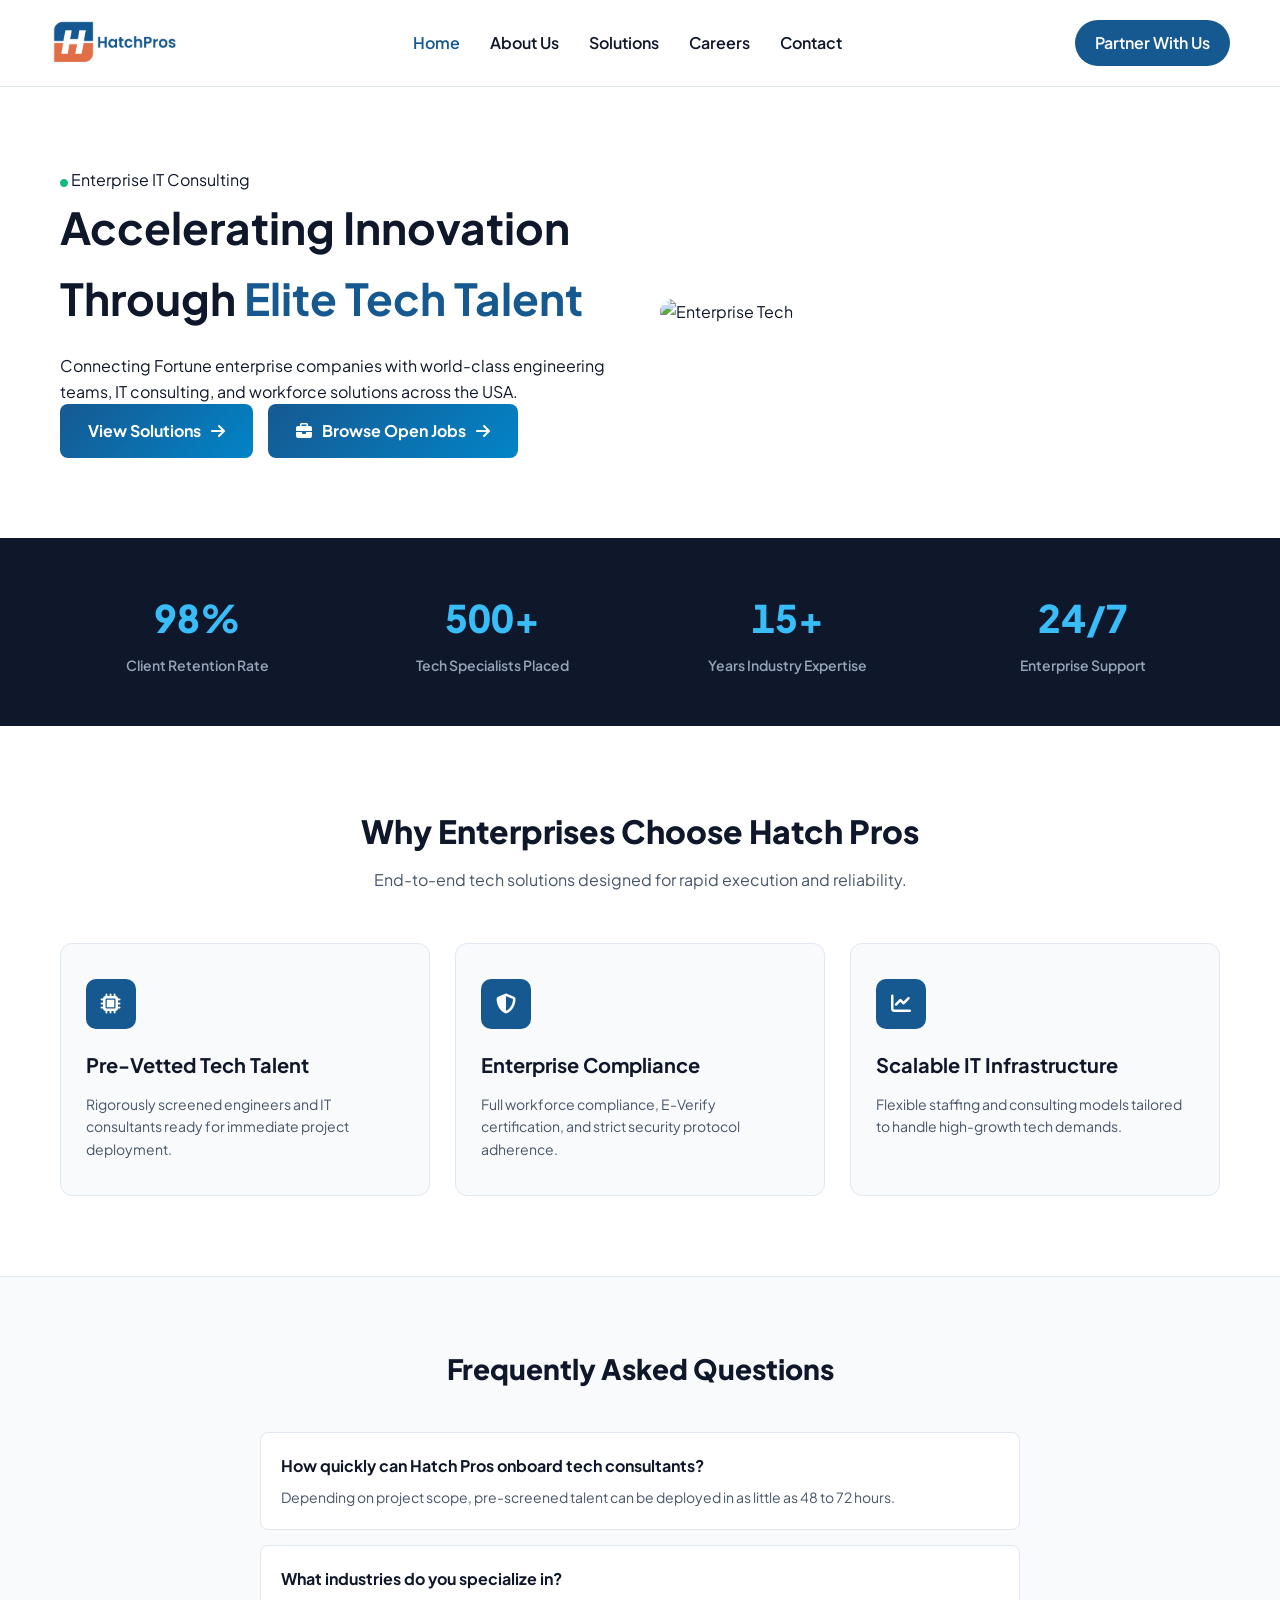
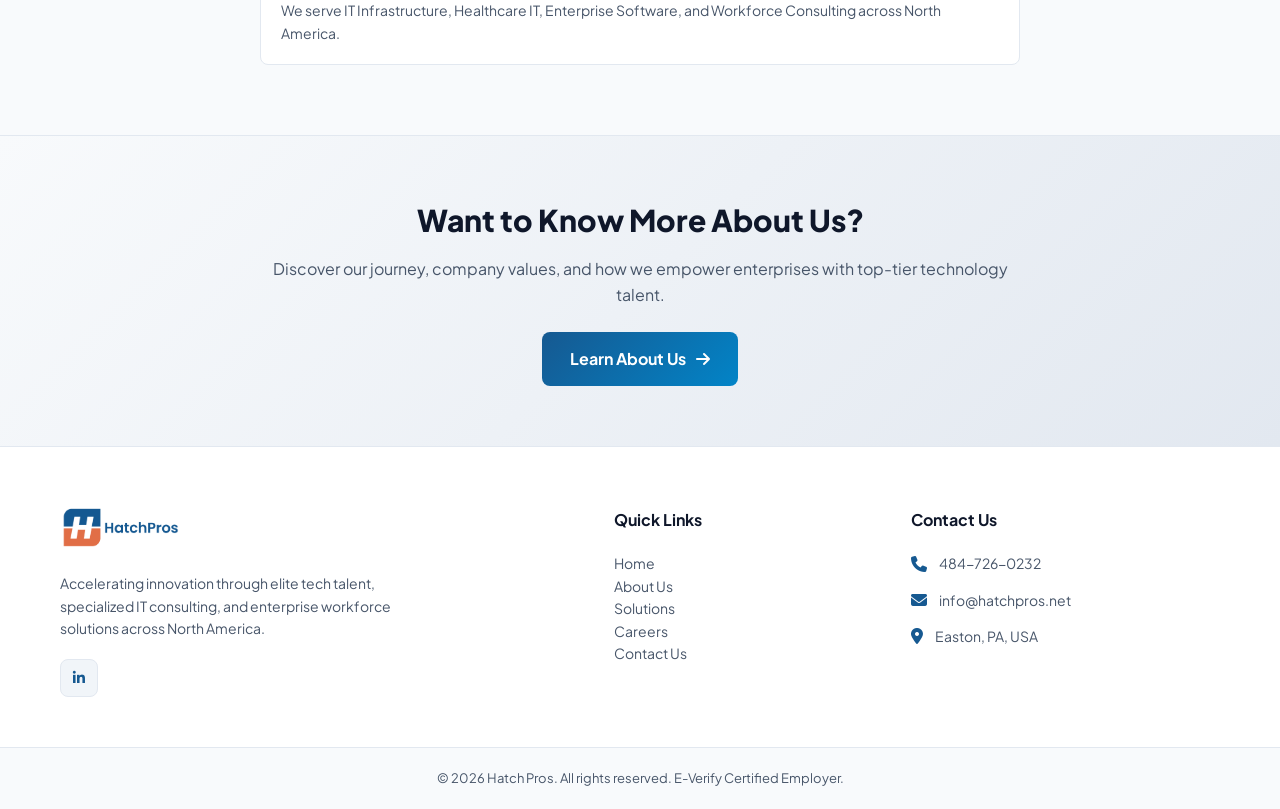
==== commit d557aa74: "Added login feature" ====
--- a/index.html
+++ b/index.html
@@ -4,11 +4,81 @@
     <meta charset="UTF-8">
     <meta name="viewport" content="width=device-width, initial-scale=1.0">
     <title>Hatch Pros | Home</title>
-    <!-- Font Awesome CDN -->
-    <script src="https://cdnjs.cloudflare.com/ajax/libs/font-awesome/6.5.1/js/all.min.js" crossorigin="anonymous"></script>
+    <link rel="stylesheet" href="https://cdnjs.cloudflare.com/ajax/libs/font-awesome/6.4.0/css/all.min.css">
+    <link href="https://fonts.googleapis.com/css2?family=Plus+Jakarta+Sans:wght@400;600;700;800&display=swap" rel="stylesheet">
     <link rel="stylesheet" href="style.css">
 </head>
-
+<script>
+document.addEventListener("DOMContentLoaded", () => {
+    // 1. Scroll Reveal Engine
+    const observer = new IntersectionObserver((entries) => {
+        entries.forEach(entry => {
+            if (entry.isIntersecting) {
+                entry.target.classList.add('active');
+            }
+        });
+    }, { threshold: 0.1 });
+
+    document.querySelectorAll('.service-card, .detail-card, .client-logo-card, .contact-form, .hero-text').forEach(el => {
+        el.classList.add('reveal-on-scroll');
+        observer.observe(el);
+    });
+
+    // 2. Interactive 3D Cursor Tilt Effect for Cards
+    const cards = document.querySelectorAll('.service-card, .detail-card');
+    cards.forEach(card => {
+        card.addEventListener('mousemove', (e) => {
+            const rect = card.getBoundingClientRect();
+            const x = e.clientX - rect.left - (rect.width / 2);
+            const y = e.clientY - rect.top - (rect.height / 2);
+            
+            card.style.transform = `perspective(1000px) rotateX(${-y / 15}deg) rotateY(${x / 15}deg) translateY(-8px)`;
+        });
+
+        card.addEventListener('mouseleave', () => {
+            card.style.transform = `perspective(1000px) rotateX(0deg) rotateY(0deg) translateY(0px)`;
+        });
+    });
+
+    // 3. Counter Animation Engine
+    const counters = document.querySelectorAll('.counter');
+    const duration = 2000;
+
+    const animateCounter = (counter) => {
+        const target = +counter.getAttribute('data-target');
+        const startTime = performance.now();
+
+        const updateCount = (currentTime) => {
+            const elapsedTime = currentTime - startTime;
+            const progress = Math.min(elapsedTime / duration, 1);
+            
+            const easeOutQuad = 1 - Math.pow(1 - progress, 3);
+            const currentCount = Math.floor(easeOutQuad * target);
+
+            counter.innerText = currentCount;
+
+            if (progress < 1) {
+                requestAnimationFrame(updateCount);
+            } else {
+                counter.innerText = target;
+            }
+        };
+
+        requestAnimationFrame(updateCount);
+    };
+
+    const counterObserver = new IntersectionObserver((entries, obs) => {
+        entries.forEach(entry => {
+            if (entry.isIntersecting) {
+                animateCounter(entry.target);
+                obs.unobserve(entry.target);
+            }
+        });
+    }, { threshold: 0.4 });
+
+    counters.forEach(counter => counterObserver.observe(counter));
+});
+</script>
 <body>
 
     <!-- Shared Navigation Bar -->
@@ -51,9 +121,9 @@
         </div>
     </section>
 
-   <!-- Enterprise Metrics Graphic Section -->
+    <!-- Enterprise Metrics Graphic Section -->
     <section style="background: #0f172a; padding: 50px 0; color: #fff;">
-        <div class="container" style="display: grid; grid-template-columns: repeat(auto-fit, minmax(180px, 1fr)); gap: 20px; text-align: center;">
+        <div class="container" style="display: grid; grid-template-columns: repeat(4, 1fr); gap: 20px; text-align: center;">
             <div>
                 <h3 style="font-size: 38px; font-weight: 800; color: #38bdf8; margin-bottom: 5px; font-variant-numeric: tabular-nums;">
                     <span class="counter" data-target="98">0</span>%
@@ -87,7 +157,7 @@
                 <p style="color: #475569; margin-top: 10px;">End-to-end tech solutions designed for rapid execution and reliability.</p>
             </div>
 
-            <div class="why-choose-us-grid">
+            <div class="features-grid">
                 <div style="padding: 35px 25px; border: 1px solid #e2e8f0; border-radius: 12px; background: #f8fafc;">
                     <div style="width: 50px; height: 50px; background: #165991; color: #fff; border-radius: 10px; display: flex; align-items: center; justify-content: center; font-size: 20px; margin-bottom: 20px;">
                         <i class="fa-solid fa-microchip"></i>
@@ -119,11 +189,13 @@
     <section style="padding: 70px 0; background: #f8fafc; border-top: 1px solid #e2e8f0;">
         <div class="container" style="max-width: 800px; margin: 0 auto;">
             <h2 style="font-size: 28px; font-weight: 800; color: #0f172a; text-align: center; margin-bottom: 40px;">Frequently Asked Questions</h2>
+            
             <div style="display: flex; flex-direction: column; gap: 15px;">
                 <div style="background: #fff; padding: 20px; border-radius: 8px; border: 1px solid #e2e8f0;">
                     <h4 style="font-size: 16px; font-weight: 700; color: #0f172a;">How quickly can Hatch Pros onboard tech consultants?</h4>
                     <p style="color: #475569; font-size: 14px; margin-top: 8px;">Depending on project scope, pre-screened talent can be deployed in as little as 48 to 72 hours.</p>
                 </div>
+                
                 <div style="background: #fff; padding: 20px; border-radius: 8px; border: 1px solid #e2e8f0;">
                     <h4 style="font-size: 16px; font-weight: 700; color: #0f172a;">What industries do you specialize in?</h4>
                     <p style="color: #475569; font-size: 14px; margin-top: 8px;">We serve IT Infrastructure, Healthcare IT, Enterprise Software, and Workforce Consulting across North America.</p>
@@ -138,7 +210,7 @@
             <h2 style="font-size: 30px; font-weight: 800; color: var(--text-dark); margin-bottom: 12px;">Want to Know More About Us?</h2>
             <p style="color: var(--text-muted); font-size: 16px; margin-bottom: 25px; line-height: 1.6;">Discover our journey, company values, and how we empower enterprises with top-tier technology talent.</p>
             <a href="about.html" class="btn-primary" style="display: inline-flex; align-items: center; gap: 10px; text-decoration: none;">
-                <span>Learn About Us</span> <i class="fa-solid fa-arrow-right"></i>
+                Learn About Us <i class="fa-solid fa-arrow-right"></i>
             </a>
         </div>
     </section>
@@ -153,7 +225,7 @@
                 <p class="footer-desc">Accelerating innovation through elite tech talent, specialized IT consulting, and enterprise workforce solutions across North America.</p>
                 <div class="footer-socials">
                     <a href="https://www.linkedin.com/company/hatchpros" target="_blank" rel="noopener noreferrer" aria-label="LinkedIn">
-                        <i class="fa-brands fa-linkedin-in" style="font-size: 18px; color: #165991;"></i>
+                        <i class="fa-brands fa-linkedin-in"></i>
                     </a>
                 </div>
             </div>
@@ -172,18 +244,9 @@
             <div class="footer-col">
                 <h4 class="footer-heading">Contact Us</h4>
                 <ul class="footer-contact-list">
-                    <li>
-                        <i class="fa-solid fa-phone" style="color:#165991;"></i>
-                        <a href="tel:4847260232">484 726 0232</a>
-                    </li>
-                    <li>
-                        <i class="fa-solid fa-envelope" style="color:#165991;"></i>
-                        <a href="mailto:Info@hatchpros.net">Info@hatchpros.net</a>
-                    </li>
-                    <li>
-                        <i class="fa-solid fa-location-dot" style="color:#165991;"></i>
-                        <span>Easton, PA, USA</span>
-                    </li>
+                    <li><i class="fa-solid fa-phone"></i><a href="tel:4847260232">484-726-0232</a></li>
+                    <li><i class="fa-solid fa-envelope"></i><a href="mailto:info@hatchpros.net">info@hatchpros.net</a></li>
+                    <li><i class="fa-solid fa-location-dot"></i><span>Easton, PA, USA</span></li>
                 </ul>
             </div>
         </div>
@@ -194,59 +257,5 @@
             </div>
         </div>
     </footer>
-
-    <!-- Interactive Animation Scripts -->
-    <script>
-        document.addEventListener("DOMContentLoaded", () => {
-            const observer = new IntersectionObserver((entries) => {
-                entries.forEach(entry => {
-                    if (entry.isIntersecting) {
-                        entry.target.classList.add('active');
-                    }
-                });
-            }, { threshold: 0.1 });
-
-            document.querySelectorAll('.service-card, .detail-card, .client-logo-card, .hero-text').forEach(el => {
-                el.classList.add('reveal-on-scroll');
-                observer.observe(el);
-            });
-
-            const counters = document.querySelectorAll('.counter');
-            const duration = 2000;
-
-            const animateCounter = (counter) => {
-                const target = +counter.getAttribute('data-target');
-                const startTime = performance.now();
-
-                const updateCount = (currentTime) => {
-                    const elapsedTime = currentTime - startTime;
-                    const progress = Math.min(elapsedTime / duration, 1);
-                    const easeOutQuad = 1 - Math.pow(1 - progress, 3);
-                    const currentCount = Math.floor(easeOutQuad * target);
-
-                    counter.innerText = currentCount;
-
-                    if (progress < 1) {
-                        requestAnimationFrame(updateCount);
-                    } else {
-                        counter.innerText = target;
-                    }
-                };
-
-                requestAnimationFrame(updateCount);
-            };
-
-            const counterObserver = new IntersectionObserver((entries, observer) => {
-                entries.forEach(entry => {
-                    if (entry.isIntersecting) {
-                        animateCounter(entry.target);
-                        observer.unobserve(entry.target);
-                    }
-                });
-            }, { threshold: 0.4 });
-
-            counters.forEach(counter => counterObserver.observe(counter));
-        });
-    </script>
 </body>
 </html>
--- a/style.css
+++ b/style.css
@@ -1,11 +1,11 @@
+@import url('https://fonts.googleapis.com/css2?family=Plus+Jakarta+Sans:wght@400;600;700;800&display=swap');
+
 :root {
     --primary: #165991;
     --primary-dark: #0f3c63;
-    --accent: #e17048;
-    --text-main: #0f172a;
+    --text-dark: #0f172a;
     --text-muted: #475569;
     --bg-light: #f8fafc;
-    --border-color: #e2e8f0;
     --white: #ffffff;
 }
 
@@ -17,10 +17,9 @@
 }
 
 body {
-    color: var(--text-main);
     background-color: var(--white);
+    color: var(--text-dark);
     line-height: 1.6;
-    overflow-x: hidden;
 }
 
 .container {
@@ -29,124 +28,334 @@
     padding: 0 20px;
 }
 
-/* NAVBAR */
+/* Navbar */
 .navbar {
-    position: fixed;
-    top: 0;
-    left: 0;
-    width: 100%;
-    background: rgba(255, 255, 255, 0.95);
-    backdrop-filter: blur(16px);
     display: flex;
     justify-content: space-between;
     align-items: center;
-    padding: 18px 50px;
-    border-bottom: 1px solid var(--border-color);
+    padding: 20px 50px;
+    background: var(--white);
+    border-bottom: 1px solid #e2e8f0;
+    position: sticky;
+    top: 0;
     z-index: 1000;
 }
 
-.site-logo {
-    height: 44px;
-    width: auto;
+.logo-text {
+    font-size: 24px;
+    font-weight: 800;
+    color: var(--text-dark);
+    text-decoration: none;
+}
+
+.logo-text span {
+    color: var(--primary);
 }
 
 .nav-links {
     display: flex;
+    gap: 30px;
     list-style: none;
-    gap: 30px;
 }
 
 .nav-links a {
     text-decoration: none;
-    color: var(--text-main);
-    font-size: 15px;
+    color: var(--text-dark);
     font-weight: 600;
-    transition: color 0.3s ease;
-}
-
-.nav-links a:hover,
-.nav-links a.active {
+}
+
+.nav-links a.active, .nav-links a:hover {
     color: var(--primary);
 }
 
 .nav-btn {
     background: var(--primary);
     color: var(--white);
-    padding: 10px 22px;
+    padding: 10px 20px;
     border-radius: 50px;
     text-decoration: none;
     font-weight: 600;
-    transition: background 0.3s ease;
-}
-
-.nav-btn:hover {
-    background: var(--primary-dark);
-}
-
-/* HERO SECTION */
+    position: relative;
+    z-index: 1;
+    overflow: hidden;
+    transition: all 0.3s cubic-bezier(0.16, 1, 0.3, 1);
+}
+
+/* Page Header Banner */
+.page-header {
+    background: radial-gradient(circle at 50% 50%, rgba(22, 89, 145, 0.9), #0f172a 80%);
+    color: var(--white);
+    padding: 60px 0;
+    text-align: center;
+    position: relative;
+    overflow: hidden;
+}
+
+.page-header::before {
+    content: '';
+    position: absolute;
+    top: 0; left: 0; right: 0; bottom: 0;
+    background-image: linear-gradient(rgba(255, 255, 255, 0.05) 1px, transparent 1px),
+                      linear-gradient(90deg, rgba(255, 255, 255, 0.05) 1px, transparent 1px);
+    background-size: 30px 30px;
+    animation: gridMove 20s linear infinite;
+}
+
+@keyframes gridMove {
+    0% { background-position: 0 0; }
+    100% { background-position: 30px 60px; }
+}
+
+/* Hero Section */
 .hero {
-    padding: 180px 0 100px;
-    background: var(--bg-light);
-    border-bottom: 1px solid var(--border-color);
-}
-
-.hero-content h1 {
-    font-size: 48px;
-    font-weight: 800;
-    line-height: 1.2;
-}
-
-.hero-content p {
-    margin-top: 15px;
-    color: var(--text-muted);
-    font-size: 18px;
-}
-
-.hero-buttons {
-    display: flex;
-    gap: 15px;
-    margin-top: 30px;
+    padding: 80px 0;
+}
+
+.hero-container {
+    display: grid;
+    grid-template-columns: 1fr 1fr;
+    gap: 40px;
+    align-items: center;
+}
+
+.hero-text h1 {
+    font-size: 44px;
+    margin-bottom: 20px;
+}
+
+.hero-text h1 span {
+    color: var(--primary);
 }
 
 .btn-primary {
-    background: var(--primary);
+    background: linear-gradient(135deg, #165991 0%, #0284c7 100%);
     color: var(--white);
     padding: 14px 28px;
-    border-radius: 10px;
+    border-radius: 8px;
     text-decoration: none;
     font-weight: 700;
     display: inline-flex;
     align-items: center;
-    gap: 8px;
-    transition: background 0.3s ease;
-}
-
-.btn-primary:hover {
-    background: var(--primary-dark);
-}
-
-.btn-secondary {
+    gap: 10px;
+    position: relative;
+    z-index: 1;
+    overflow: hidden;
+    transition: all 0.3s cubic-bezier(0.16, 1, 0.3, 1);
+    border: none;
+}
+
+.btn-primary:hover, .nav-btn:hover {
+    transform: translateY(-3px);
+    box-shadow: 0 10px 25px -5px rgba(2, 132, 199, 0.5), 0 0 20px rgba(56, 189, 248, 0.4);
+}
+
+.hero-image img {
+    width: 100%;
+    height: auto;
+    border-radius: 16px;
+}
+
+/* Grids & Cards */
+.features-grid,
+.services-grid,
+.why-choose-us-grid {
+    display: grid;
+    grid-template-columns: repeat(3, 1fr);
+    gap: 25px;
+    width: 100%;
+}
+
+.service-card {
     background: var(--white);
-    color: var(--text-main);
-    border: 1px solid var(--border-color);
-    padding: 14px 28px;
-    border-radius: 10px;
-    text-decoration: none;
+    border-radius: 16px;
+    overflow: hidden;
+    border: 1px solid #e2e8f0;
+    transition: transform 0.2s ease-out, box-shadow 0.3s ease, border-color 0.3s ease;
+}
+
+.service-card:hover, .detail-card:hover {
+    border-color: #38bdf8;
+    box-shadow: 0 20px 40px -15px rgba(14, 165, 233, 0.3), 0 0 20px 2px rgba(56, 189, 248, 0.15);
+}
+
+/* Client Partners Section */
+.clients-section {
+    padding: 80px 0;
+    background-color: #ffffff;
+    border-top: 1px solid #e2e8f0;
+    border-bottom: 1px solid #e2e8f0;
+}
+
+.clients-header {
+    text-align: center;
+    max-width: 650px;
+    margin: 0 auto 50px;
+}
+
+.clients-header h2 {
+    font-size: 32px;
+    font-weight: 800;
+    color: var(--text-dark);
+    margin-top: 8px;
+    margin-bottom: 12px;
+}
+
+.clients-grid {
+    display: grid;
+    grid-template-columns: repeat(4, 1fr);
+    gap: 24px;
+    align-items: center;
+}
+
+.client-logo-card {
+    background: #f8fafc;
+    border: 1px solid #e2e8f0;
+    border-radius: 14px;
+    padding: 25px 20px;
+    height: 110px;
+    display: flex;
+    align-items: center;
+    justify-content: center;
+    transition: all 0.3s cubic-bezier(0.165, 0.84, 0.44, 1);
+}
+
+.client-logo-card img {
+    max-width: 85%;
+    max-height: 65px;
+    object-fit: contain;
+}
+
+/* Branding */
+.site-logo {
+    height: 45px;
+    width: auto;
+    display: block;
+    object-fit: contain;
+}
+
+.footer-logo-link {
+    display: inline-block;
+    margin-bottom: 18px;
+}
+
+.footer-logo-img {
+    height: 42px;
+    width: auto;
+    display: block;
+    object-fit: contain;
+}
+
+/* Footer Styling */
+footer, .site-footer {
+    background-color: #ffffff;
+    color: var(--text-dark);
+    padding: 60px 0 0;
+    border-top: 1px solid #e2e8f0;
+    font-size: 14px;
+}
+
+.footer-grid {
+    display: grid;
+    grid-template-columns: 2fr 1fr 1.2fr;
+    gap: 40px;
+    padding-bottom: 50px;
+}
+
+.footer-desc {
+    line-height: 1.6;
+    margin-bottom: 20px;
+    max-width: 360px;
+    color: var(--text-muted);
+}
+
+.footer-heading {
+    color: var(--text-dark);
+    font-size: 16px;
     font-weight: 700;
+    margin-bottom: 20px;
+}
+
+.footer-contact-list, .footer-links {
+    list-style: none;
+}
+
+.footer-contact-list li {
+    display: flex;
+    align-items: center;
+    gap: 12px;
+    margin-bottom: 14px;
+    color: var(--text-muted);
+}
+
+.footer-contact-list i {
+    color: var(--primary);
+    font-size: 16px;
+}
+
+.footer-contact-list a, .footer-links a {
+    color: var(--text-muted);
+    text-decoration: none;
+    transition: color 0.2s ease;
+}
+
+.footer-contact-list a:hover, .footer-links a:hover {
+    color: var(--primary);
+}
+
+.footer-socials a {
     display: inline-flex;
     align-items: center;
-    gap: 8px;
-    transition: border-color 0.3s ease;
-}
-
-.btn-secondary:hover {
-    border-color: var(--primary);
-}
-
-/* FOOTER */
-footer {
-    padding: 40px 0;
-    border-top: 1px solid var(--border-color);
+    justify-content: center;
+    width: 38px;
+    height: 38px;
+    border-radius: 8px;
+    background: #f1f5f9;
+    color: var(--primary);
+    border: 1px solid #e2e8f0;
+    text-decoration: none;
+}
+
+.footer-bottom {
+    background-color: #f8fafc;
+    padding: 20px 0;
+    border-top: 1px solid #e2e8f0;
     text-align: center;
+    font-size: 13px;
     color: var(--text-muted);
+}
+
+.reveal-on-scroll {
+    opacity: 0;
+    transform: translateY(40px);
+    transition: opacity 0.8s cubic-bezier(0.16, 1, 0.3, 1), transform 0.8s cubic-bezier(0.16, 1, 0.3, 1);
+}
+
+.reveal-on-scroll.active {
+    opacity: 1;
+    transform: translateY(0);
+}
+
+/* Mobile Overrides */
+@media screen and (max-width: 768px) {
+    .navbar {
+        padding: 15px 20px;
+        flex-wrap: wrap;
+    }
+
+    .hero-container {
+        grid-template-columns: 1fr;
+    }
+
+    .features-grid,
+    .services-grid,
+    .why-choose-us-grid,
+    .clients-grid {
+        grid-template-columns: 1fr;
+        gap: 20px;
+    }
+
+    .footer-grid {
+        grid-template-columns: 1fr;
+        gap: 30px;
+    }
 }
